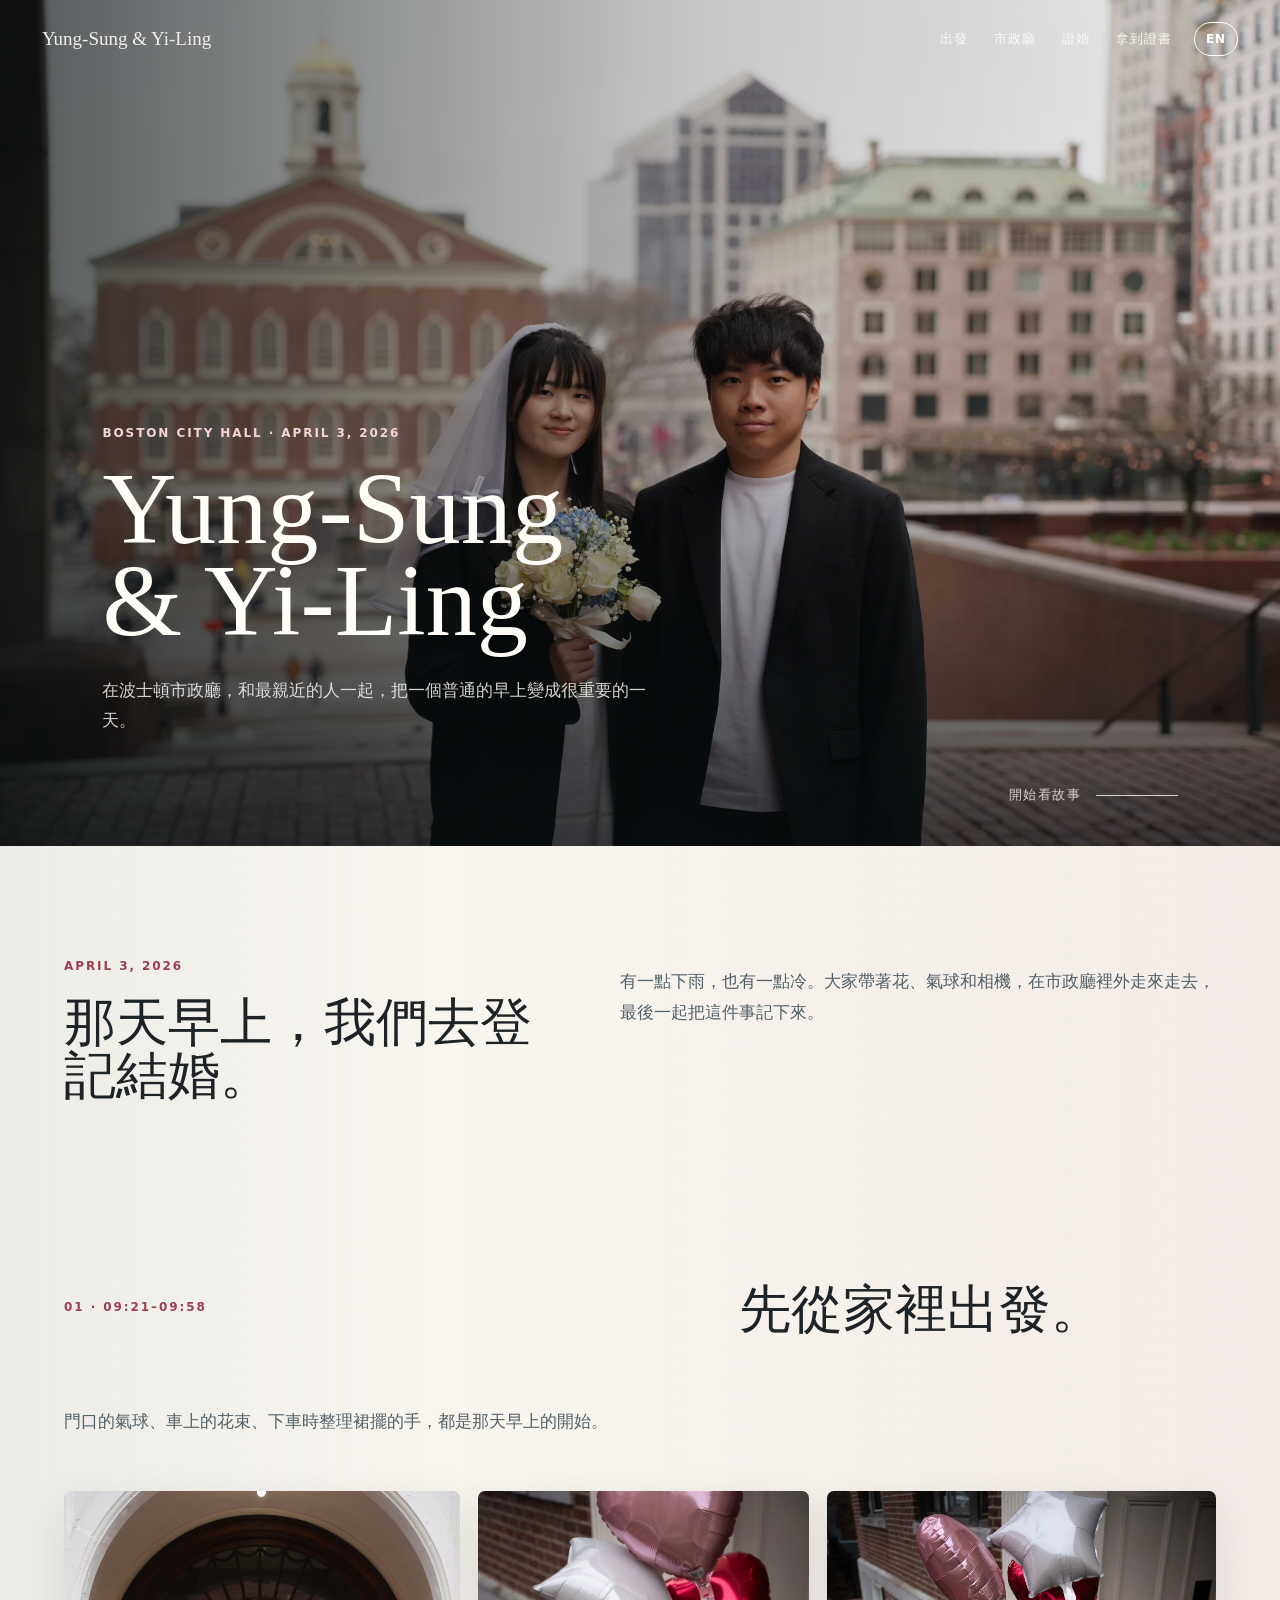
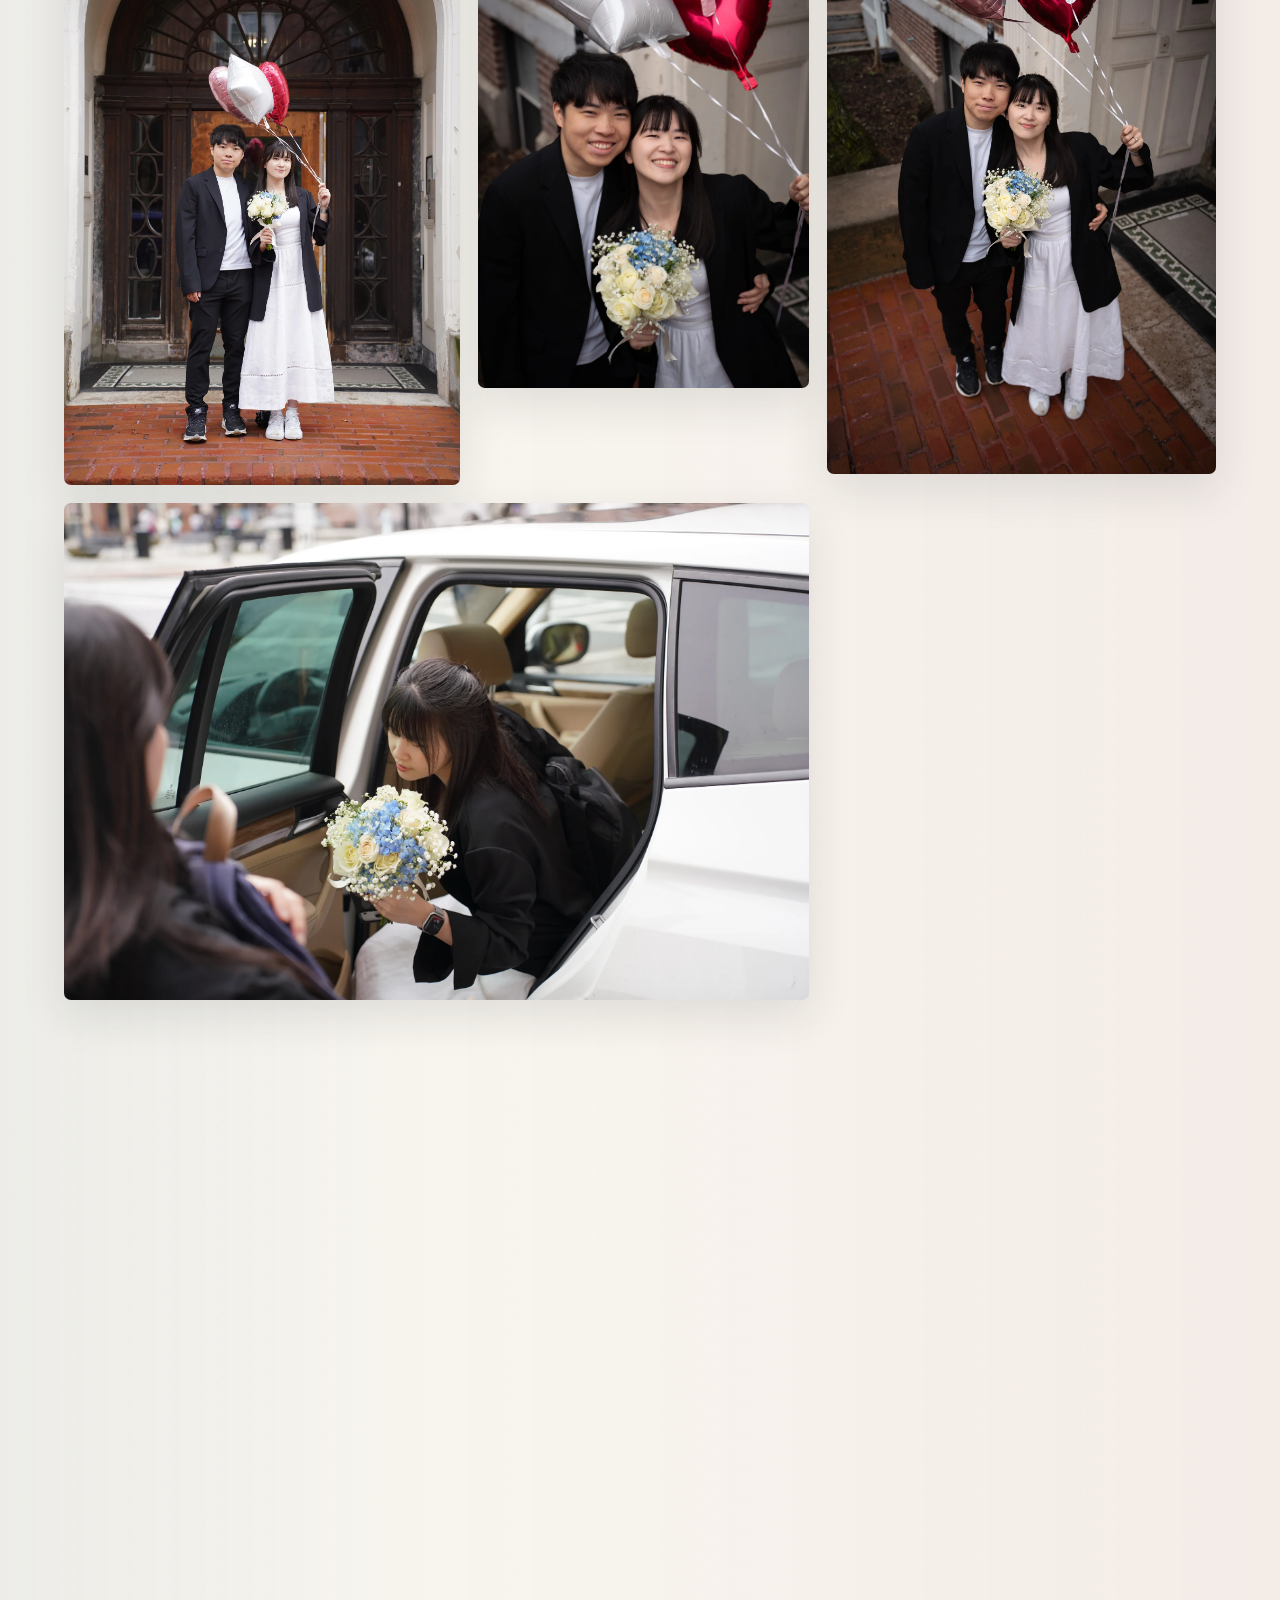
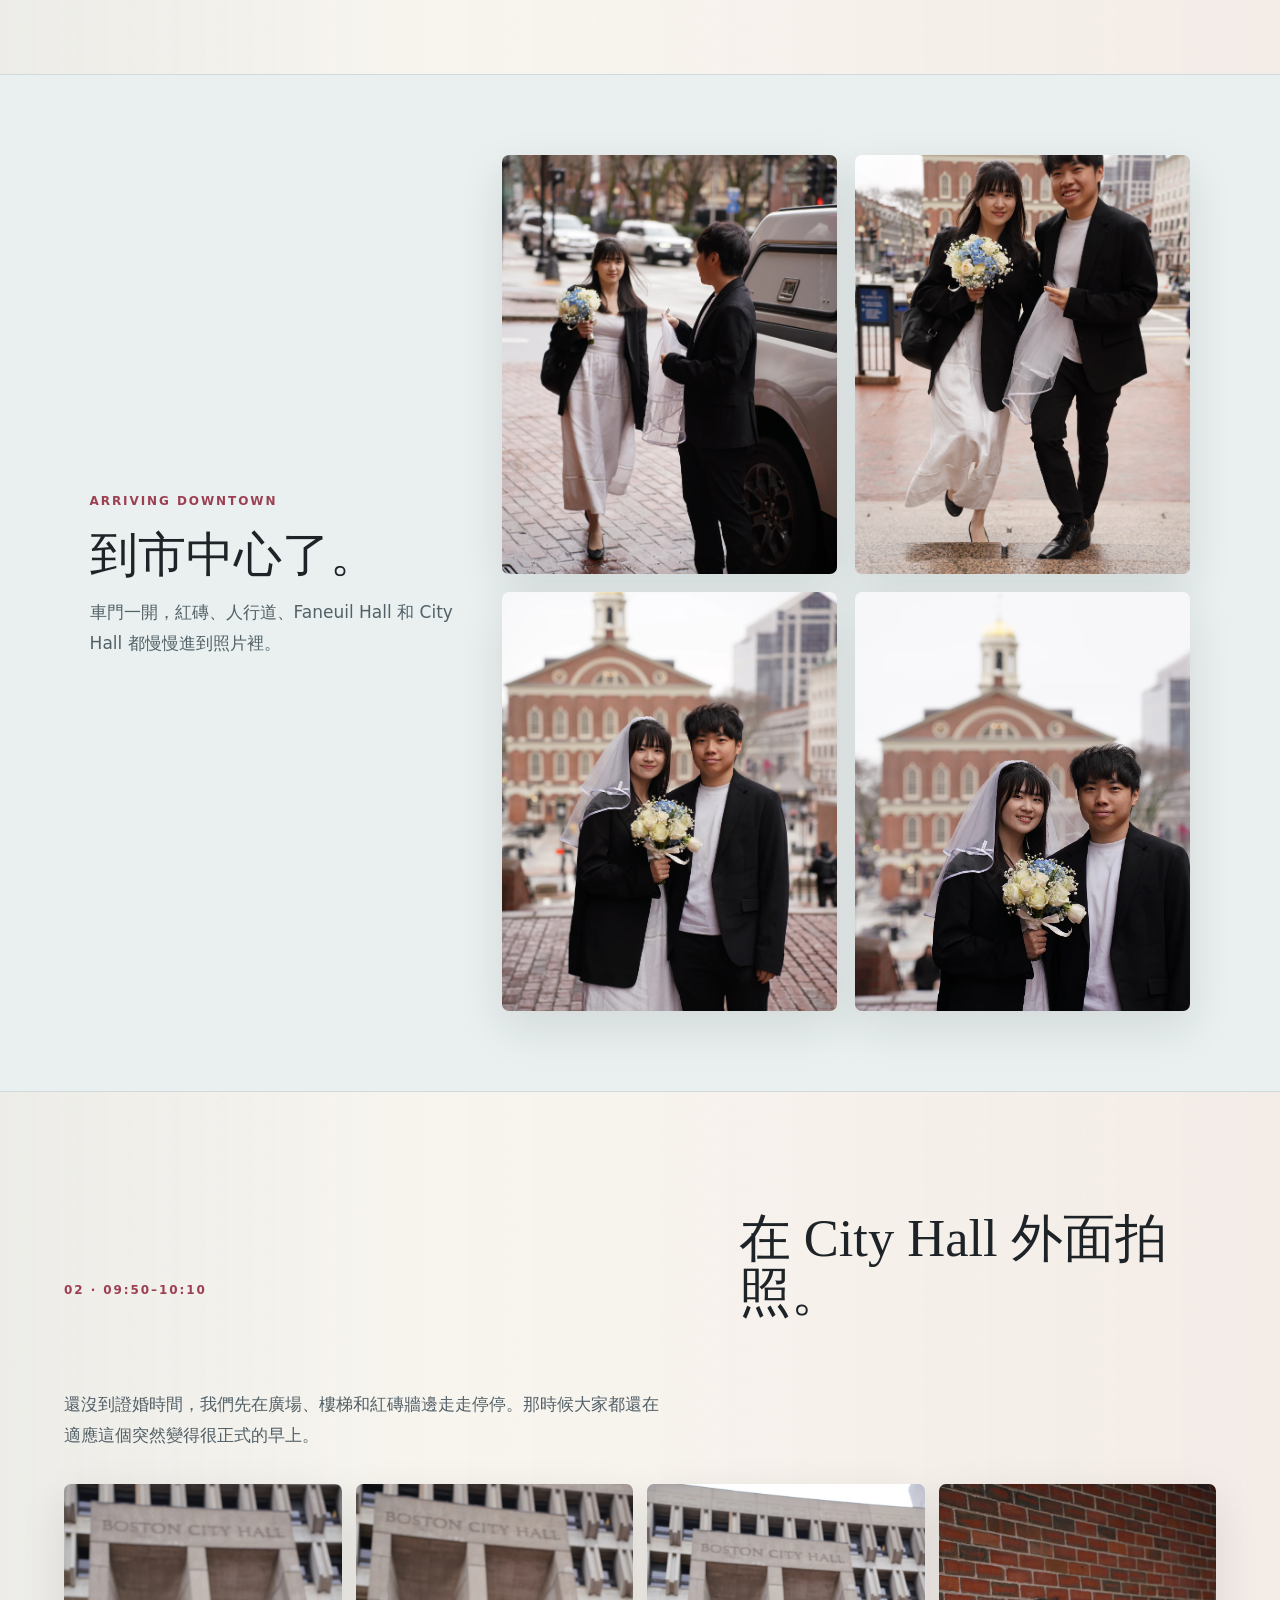
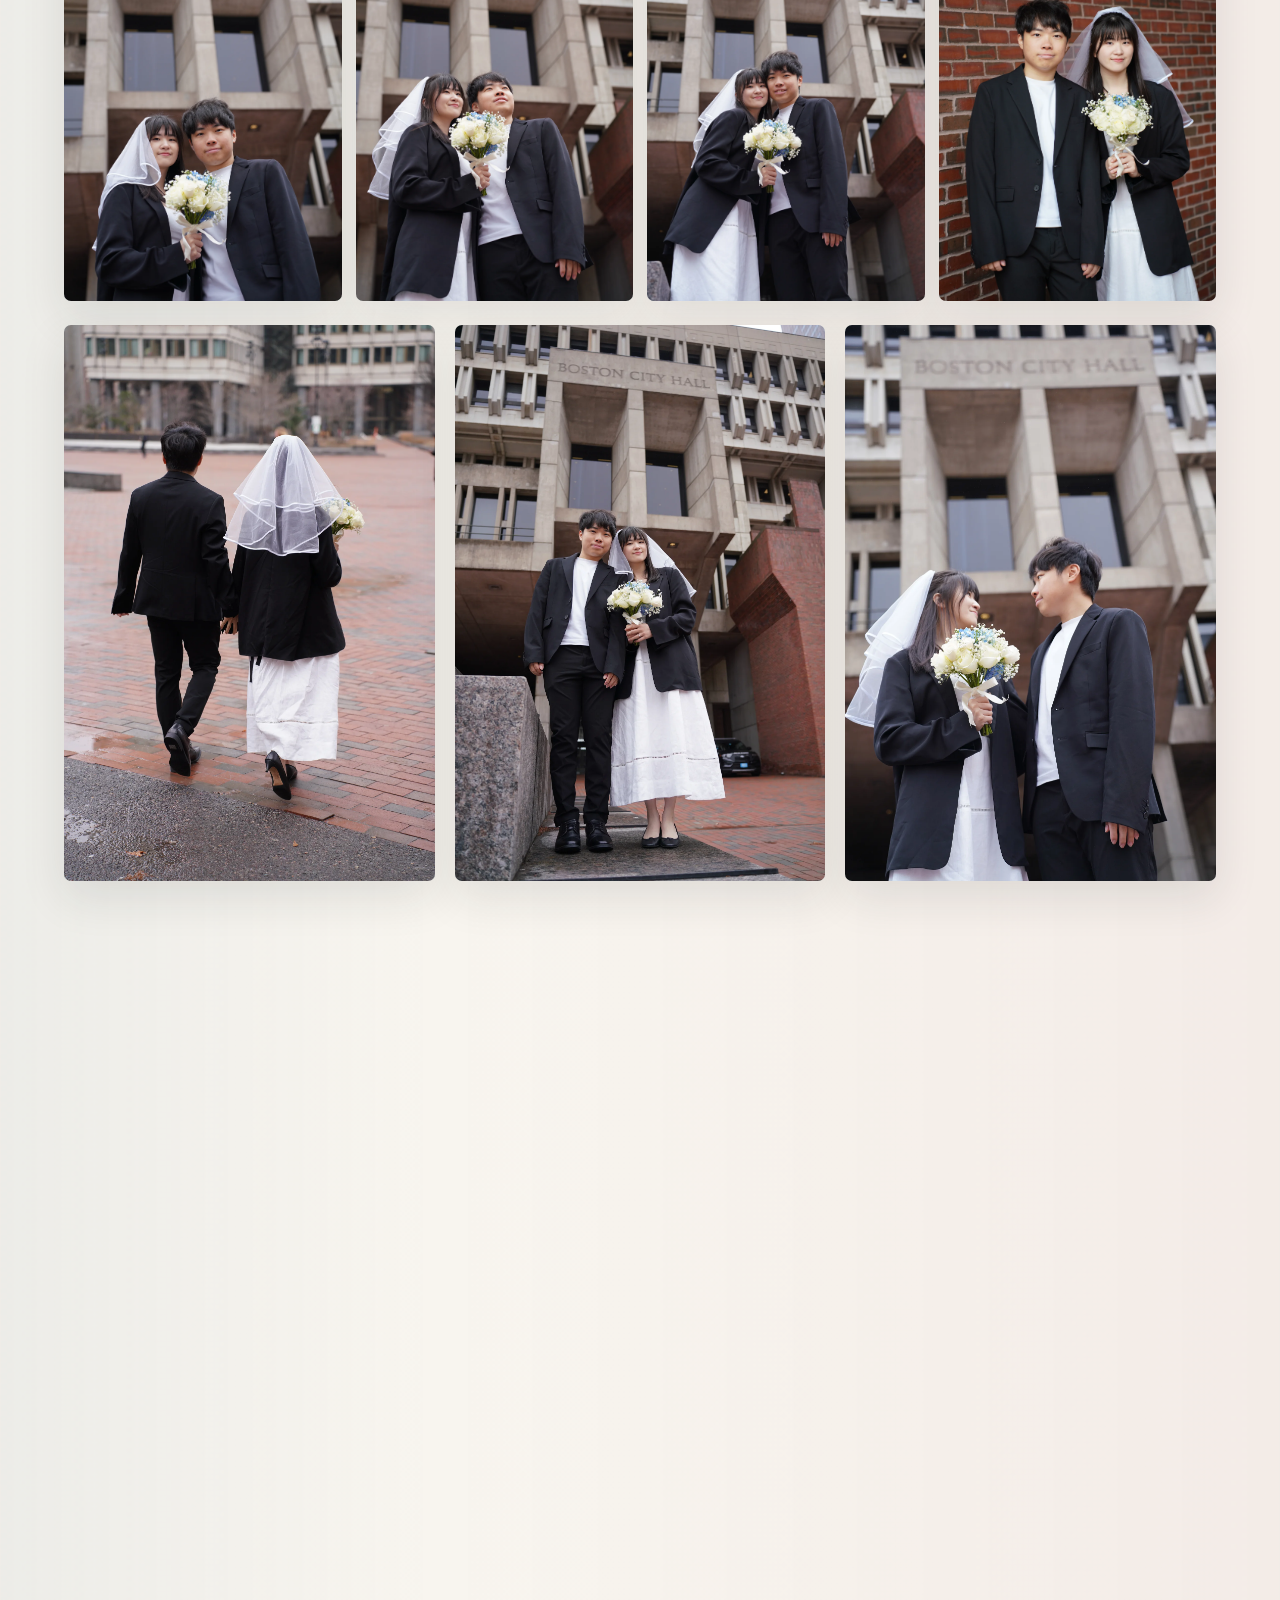
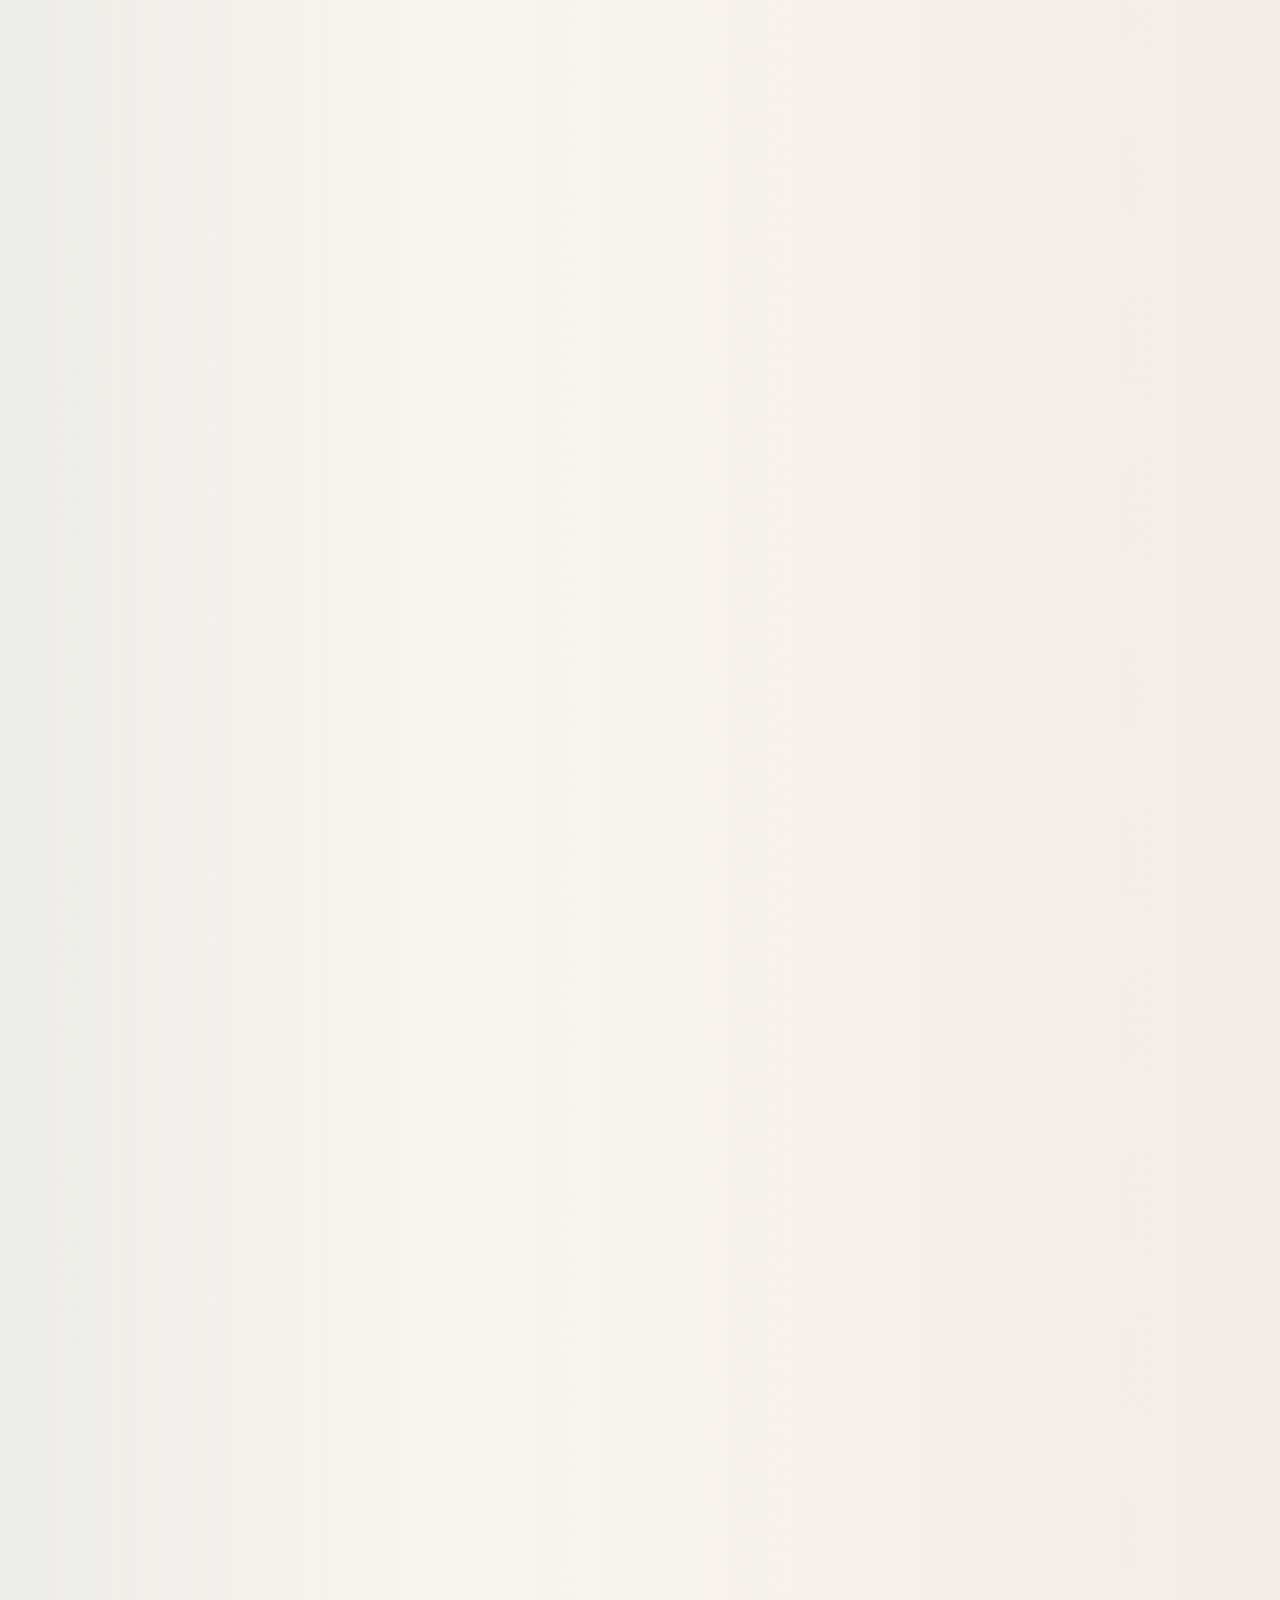
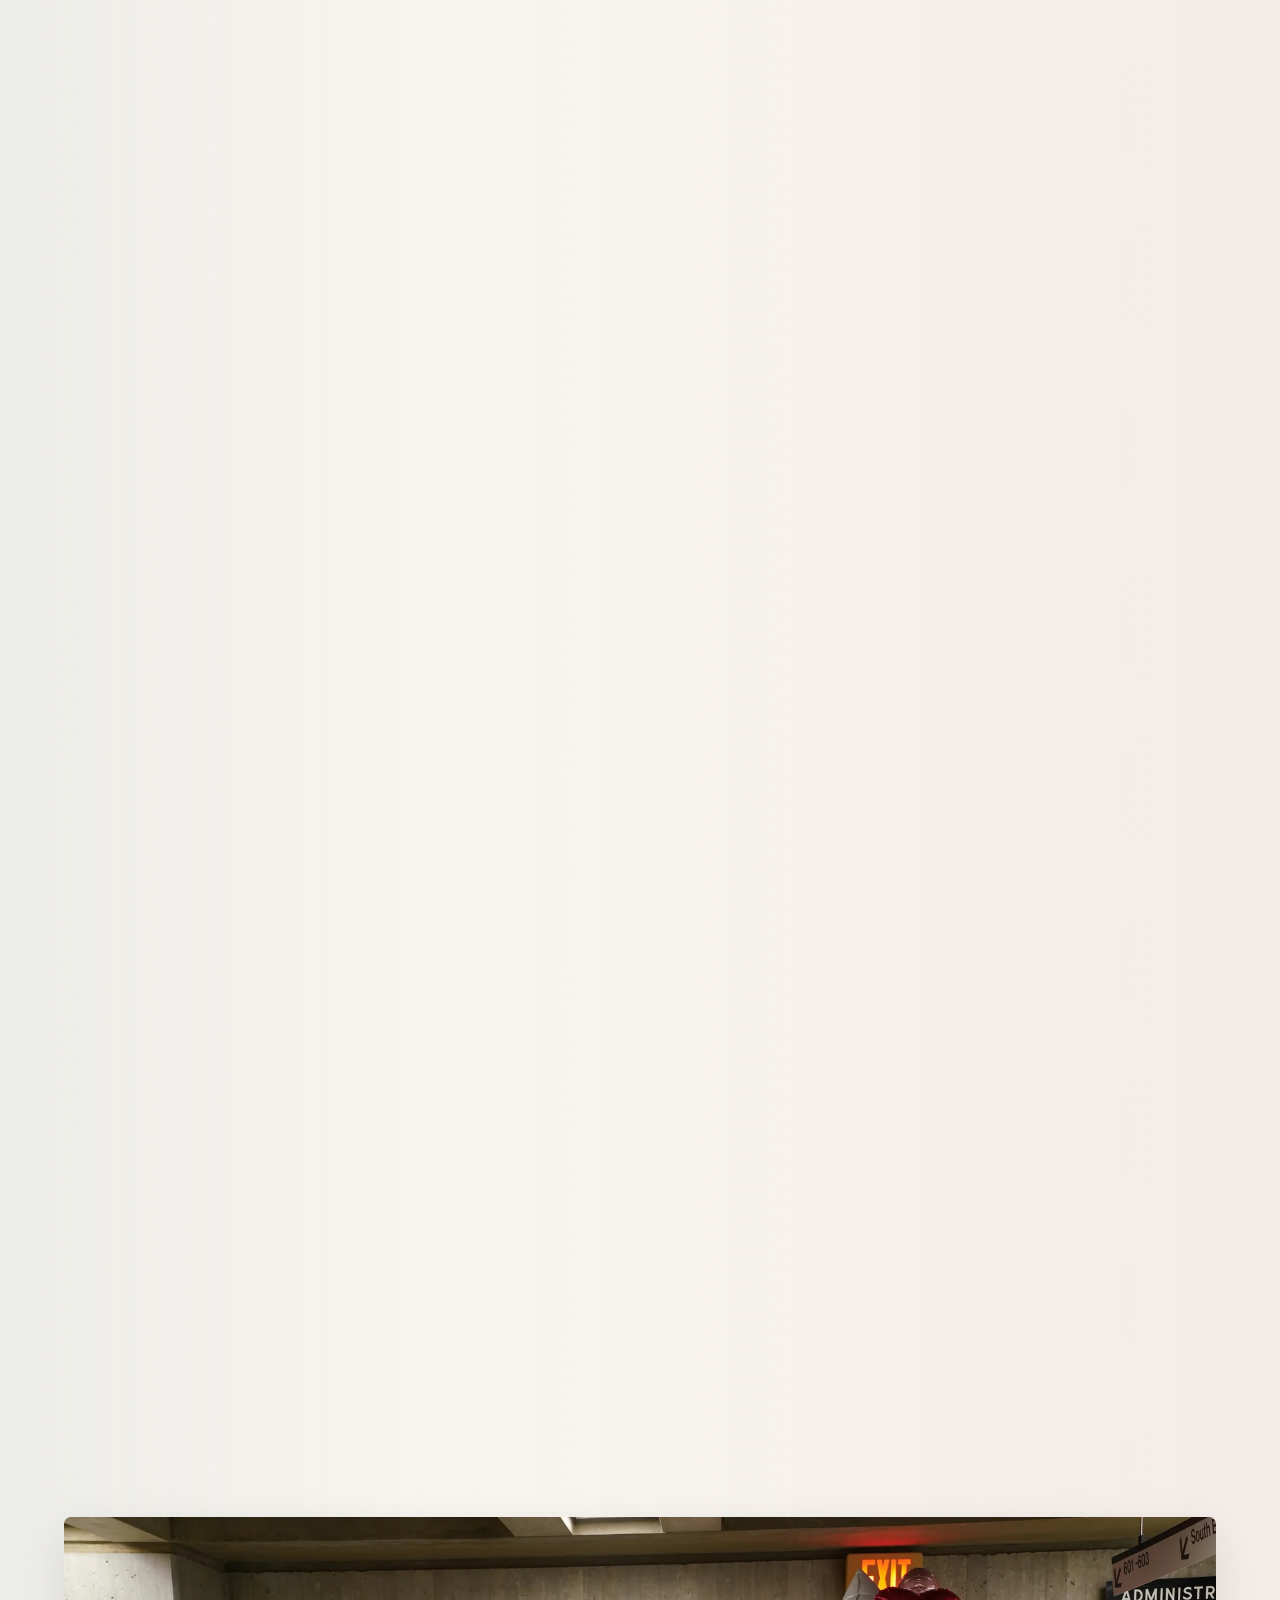
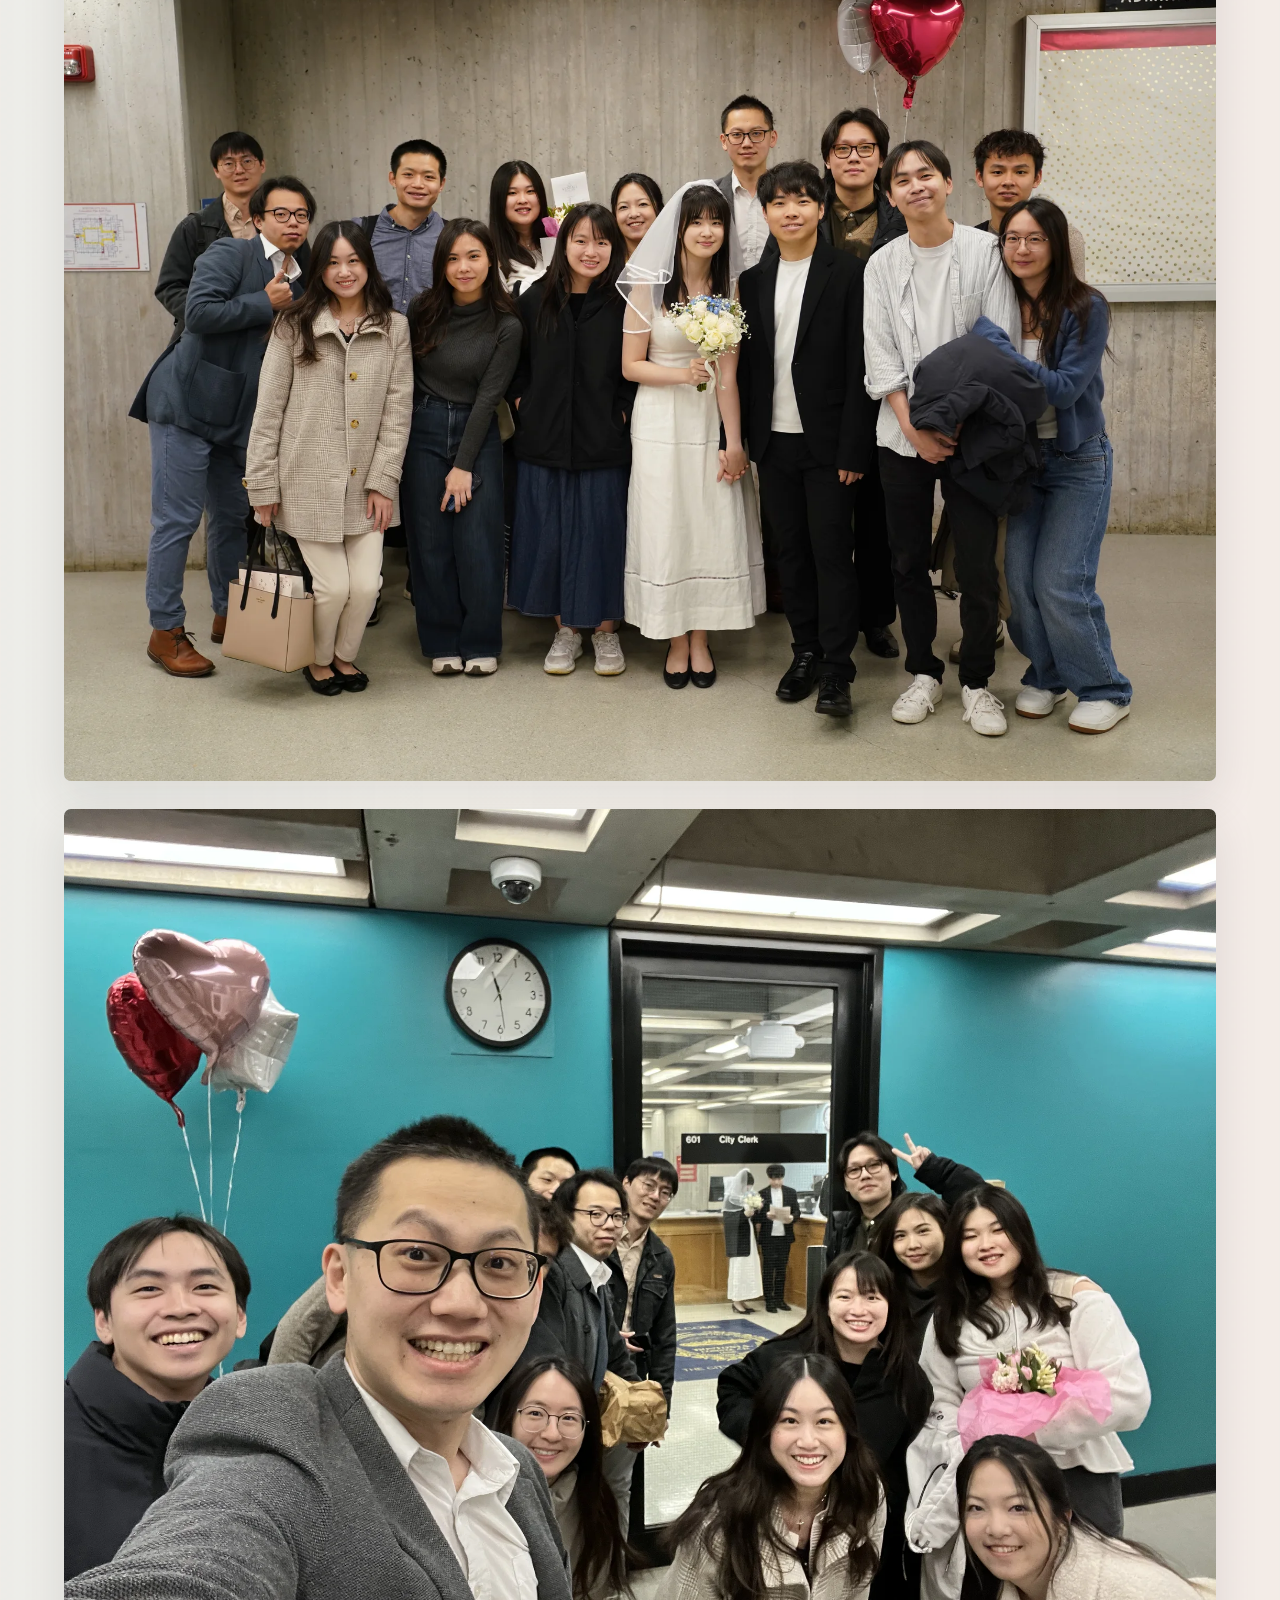
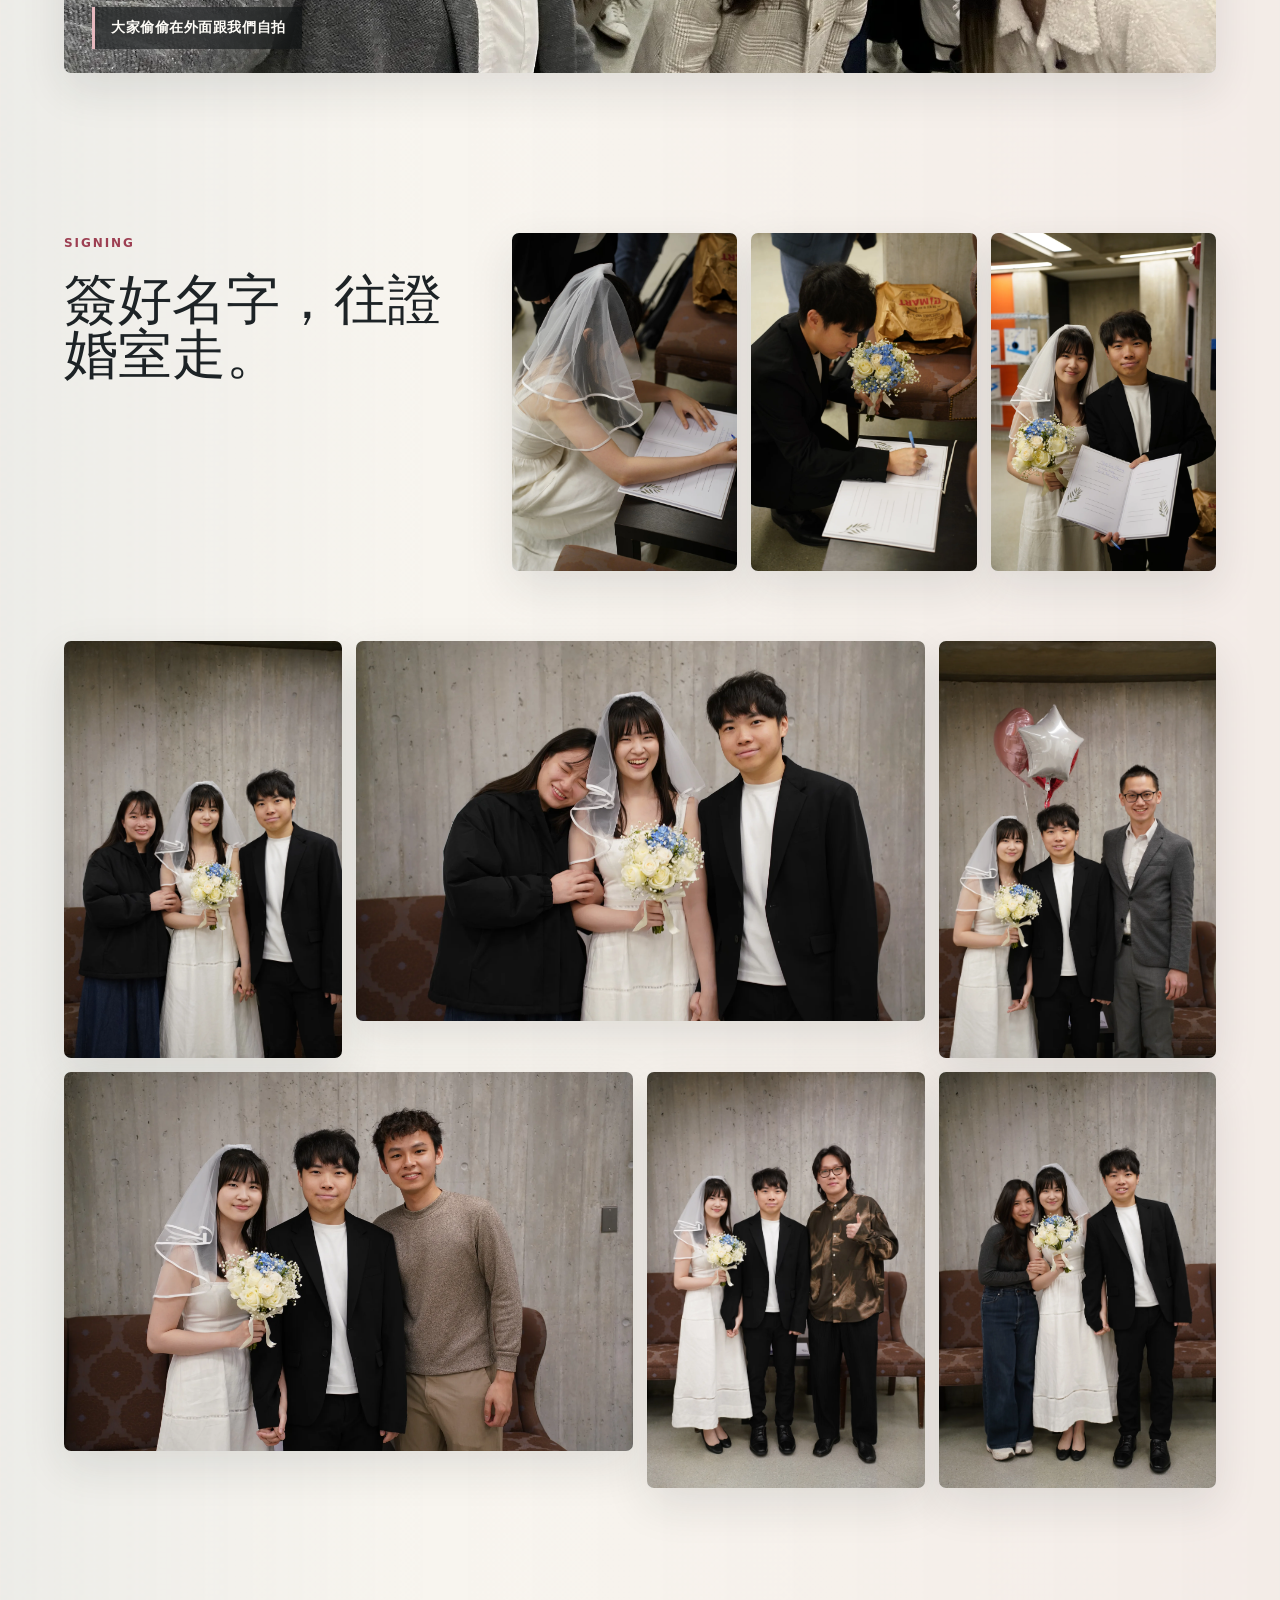
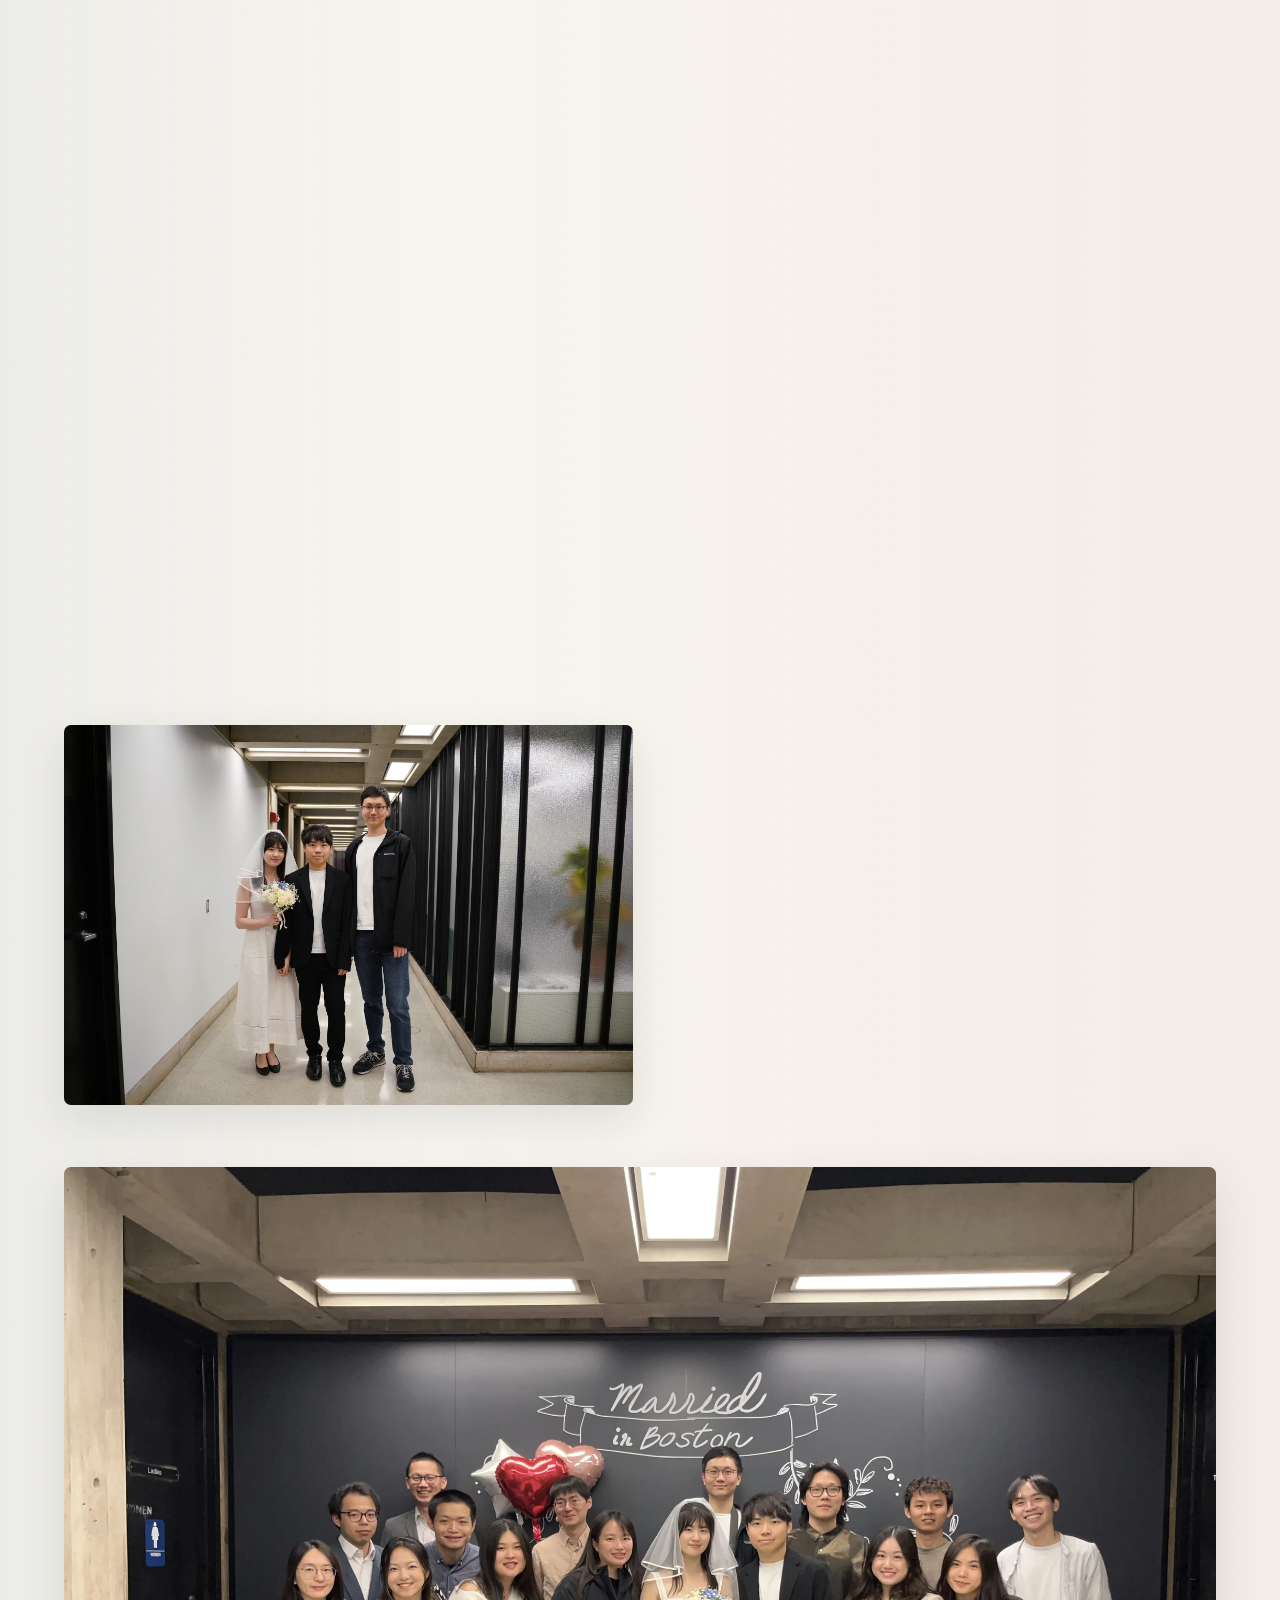
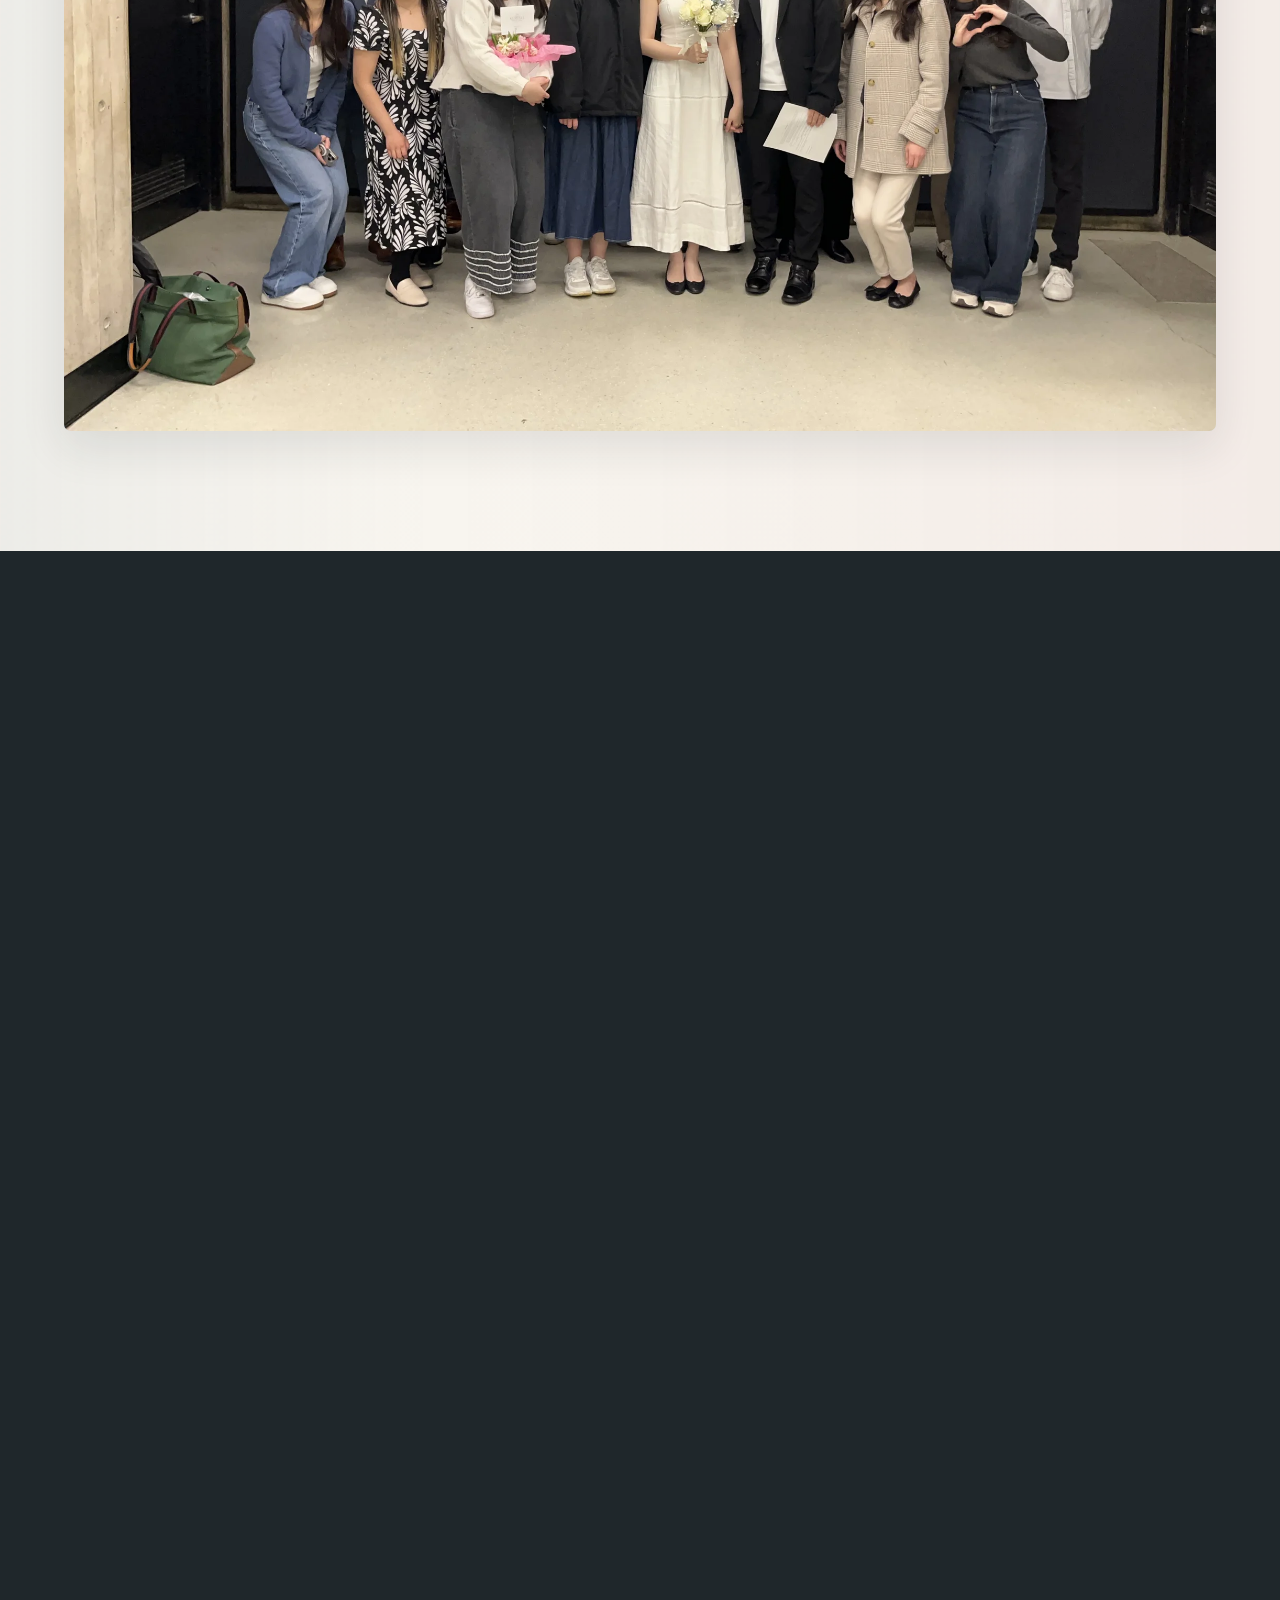
==== index.html @ 63c845d3 "Publish wedding story site" ====
<!doctype html>
<html lang="zh-Hant">
  <head>
    <meta charset="utf-8">
    <meta name="viewport" content="width=device-width, initial-scale=1">
    <title>Yung-Sung & Yi-Ling | Boston City Hall</title>
    <meta
      name="description"
      content="Yung-Sung and Yi-Ling's Boston City Hall wedding story, April 3, 2026."
    >
    <link rel="stylesheet" href="./styles.css">
  </head>
  <body>
    <header class="site-nav" aria-label="Story navigation">
      <a class="nav-mark" href="#top">Yung-Sung & Yi-Ling</a>
      <div class="nav-actions">
        <nav>
          <a href="#morning" data-i18n="nav.morning">出發</a>
          <a href="#city-hall" data-i18n="nav.city">市政廳</a>
          <a href="#ceremony" data-i18n="nav.ceremony">證婚</a>
          <a href="#after" data-i18n="nav.certificate">拿到證書</a>
        </nav>
        <button class="lang-toggle" type="button" aria-label="Switch language">EN</button>
      </div>
    </header>

    <aside class="timeline-rail" aria-label="Timeline">
      <a class="timeline-dot active" href="#morning" data-chapter="morning">
        <span>09:21</span>
        <strong data-i18n="rail.morning">出發</strong>
      </a>
      <a class="timeline-dot" href="#city-hall" data-chapter="city-hall">
        <span>09:50</span>
        <strong data-i18n="rail.arrival">抵達</strong>
      </a>
      <a class="timeline-dot" href="#waiting" data-chapter="waiting">
        <span>10:20</span>
        <strong data-i18n="rail.waiting">等候</strong>
      </a>
      <a class="timeline-dot" href="#ceremony" data-chapter="ceremony">
        <span>10:46</span>
        <strong data-i18n="rail.ceremony">證婚</strong>
      </a>
      <a class="timeline-dot" href="#after" data-chapter="after">
        <span>11:09</span>
        <strong data-i18n="rail.certificate">證書</strong>
      </a>
      <a class="timeline-dot" href="#outside" data-chapter="outside">
        <span>11:15</span>
        <strong data-i18n="rail.outside">外面</strong>
      </a>
    </aside>

    <main id="top">
      <section class="hero" aria-label="Wedding story cover">
        <img
          class="hero-image"
          src="./assets/photos/hero-city.webp"
          alt="Yung-Sung and Yi-Ling standing above Faneuil Hall in Boston"
        >
        <div class="hero-shade" aria-hidden="true"></div>
        <div class="hero-copy">
          <p class="eyebrow">Boston City Hall · April 3, 2026</p>
          <h1>Yung-Sung<br><span>&amp; Yi-Ling</span></h1>
          <p class="hero-line" data-i18n="hero.line">在波士頓市政廳，和最親近的人一起，把一個普通的早上變成很重要的一天。</p>
        </div>
        <a class="scroll-cue" href="#morning" data-i18n="hero.scroll">開始看故事</a>
      </section>

      <section class="opening reveal">
        <div>
          <p class="section-label" data-i18n="opening.label">April 3, 2026</p>
          <h2 data-i18n="opening.title">那天早上，我們去登記結婚。</h2>
        </div>
        <p data-i18n="opening.body">
          有一點下雨，也有一點冷。大家帶著花、氣球和相機，在市政廳裡外走來走去，最後一起把這件事記下來。
        </p>
      </section>

      <section class="chapter chapter-morning" id="morning" data-chapter="morning">
        <div class="chapter-header reveal">
          <p class="section-label">01 · 09:21–09:58</p>
          <h2 data-i18n="morning.title">先從家裡出發。</h2>
          <p data-i18n="morning.body">
            門口的氣球、車上的花束、下車時整理裙擺的手，都是那天早上的開始。
          </p>
        </div>

        <div class="morning-grid">
          <figure class="photo tall reveal">
            <img src="./assets/photos/front-door.webp" alt="The couple standing at the doorway with balloons">
          </figure>
          <figure class="photo reveal delay-1">
            <img src="./assets/photos/door-close-smile.webp" alt="Close portrait at the doorway">
          </figure>
          <figure class="photo reveal delay-2">
            <img src="./assets/photos/door-balloons-replace.webp" alt="The couple standing outside with heart balloons">
          </figure>
          <figure class="photo wide reveal delay-3">
            <img src="./assets/photos/morning-sidewalk-balloons.webp" alt="Heart balloons walking down the sidewalk">
          </figure>
          <figure class="photo wide reveal delay-4">
            <img src="./assets/photos/car-bouquet.webp" alt="The couple and bouquet inside the car">
          </figure>
          <figure class="photo reveal delay-5">
            <img src="./assets/photos/leaving-car.webp" alt="Yi-Ling stepping out of the car with bouquet">
          </figure>
        </div>
      </section>

      <section class="arrival-band reveal">
        <div class="arrival-copy">
          <p class="section-label" data-i18n="arrival.label">Arriving downtown</p>
          <h2 data-i18n="arrival.title">到市中心了。</h2>
          <p data-i18n="arrival.body">
            車門一開，紅磚、人行道、Faneuil Hall 和 City Hall 都慢慢進到照片裡。
          </p>
        </div>
        <div class="arrival-strip" aria-label="Arrival photo strip">
          <img src="./assets/photos/arrival-smile.webp" alt="The couple smiling after arriving">
          <img src="./assets/photos/arrival-conversation.webp" alt="The couple talking near the car">
          <img src="./assets/photos/dress-detail-walk.webp" alt="Dress and veil detail while walking">
          <img src="./assets/photos/faneuil-wide.webp" alt="The couple with Faneuil Hall behind them">
        </div>
      </section>

      <section class="chapter" id="city-hall" data-chapter="city-hall">
        <div class="chapter-header reveal">
          <p class="section-label">02 · 09:50–10:10</p>
          <h2 data-i18n="city.title">在 City Hall 外面拍照。</h2>
          <p data-i18n="city.body">
            還沒到證婚時間，我們先在廣場、樓梯和紅磚牆邊走走停停。那時候大家都還在適應這個突然變得很正式的早上。
          </p>
        </div>

        <div class="city-fill-row">
          <figure class="photo reveal">
            <img src="./assets/photos/city-sign-close.webp" alt="Close portrait near the Boston City Hall sign">
          </figure>
          <figure class="photo reveal delay-1">
            <img src="./assets/photos/city-sign-portrait.webp" alt="Yung-Sung and Yi-Ling outside Boston City Hall">
          </figure>
          <figure class="photo reveal delay-2">
            <img src="./assets/photos/city-brick-couple.webp" alt="The couple standing by a brick wall outside">
          </figure>
          <figure class="photo reveal delay-3">
            <img src="./assets/photos/city-walk-detail.webp" alt="The couple walking outside City Hall">
          </figure>
        </div>

        <div class="portrait-triptych">
          <figure class="photo feature reveal">
            <img src="./assets/photos/faneuil-arch.webp" alt="Yung-Sung and Yi-Ling in front of Faneuil Hall">
          </figure>
          <figure class="photo reveal delay-1">
            <img src="./assets/photos/city-hall-steps.webp" alt="The couple standing on City Hall steps">
          </figure>
          <figure class="photo reveal delay-2">
            <img src="./assets/photos/city-hall-gaze.webp" alt="The couple looking at each other in front of City Hall">
          </figure>
        </div>

        <div class="brick-row">
          <figure class="photo reveal">
            <img src="./assets/photos/low-angle-smile.webp" alt="A smiling low-angle portrait outside City Hall">
          </figure>
          <figure class="photo reveal delay-1">
            <img src="./assets/photos/brick-portrait.webp" alt="The couple by a brick wall">
          </figure>
          <figure class="photo reveal delay-2">
            <img src="./assets/photos/brick-silhouette.webp" alt="The couple in side light by the brick wall">
          </figure>
        </div>

        <figure class="photo story-wide-photo reveal">
          <img src="./assets/photos/group-brick.webp" alt="Friends and family group photo against a red brick wall before entering City Hall">
        </figure>
      </section>

      <section class="chapter waiting" id="waiting" data-chapter="waiting">
        <div class="chapter-header reveal">
          <p class="section-label">03 · 10:20–10:44</p>
          <h2 data-i18n="waiting.title">先在辦公室裡等一下。</h2>
          <p data-i18n="waiting.body">
            親友陸續到了，我們等叫號、簽文件，也在辦公室裡拍照、聊天，讓原本很日常的市政廳早上慢慢熱鬧起來。
          </p>
        </div>

        <div class="waiting-layout">
          <figure class="photo landscape reveal">
            <img src="./assets/photos/license-window-back.webp" alt="The couple waiting at the marriage office window">
          </figure>
          <figure class="photo landscape reveal delay-1">
            <img src="./assets/photos/friends-first-wave.webp" alt="Friends greeting the couple outside">
          </figure>
          <figure class="photo landscape reveal delay-2">
            <img src="./assets/photos/marriage-window.webp" alt="The couple at the marriage license window">
          </figure>
          <figure class="photo portrait reveal delay-3">
            <img src="./assets/photos/papers-portrait.webp" alt="The couple holding paperwork">
          </figure>
          <figure class="photo portrait reveal delay-4">
            <img src="./assets/photos/blue-room-seated.webp" alt="The couple seated in the waiting area">
          </figure>
        </div>

        <div class="office-mosaic">
          <img class="reveal" src="./assets/photos/portrait-wall.webp" alt="Yi-Ling and Yung-Sung near framed portraits">
          <img class="reveal delay-1" src="./assets/photos/counter-portrait.webp" alt="The couple near the service counter">
          <img class="reveal delay-2" src="./assets/photos/waiting-room-close.webp" alt="Close portrait in the waiting room">
          <img class="reveal delay-3" src="./assets/photos/hallway-laugh.webp" alt="The couple laughing in the hallway">
        </div>

        <div class="phone-mini-roll reveal" aria-label="Phone photo roll">
          <div>
            <p class="section-label" data-i18n="phone.label">Selfies</p>
            <h3 data-i18n="phone.title">自拍照</h3>
          </div>
          <div class="phone-strip">
            <img src="./assets/photos/phone-selfie-smile.webp" alt="A smiling phone selfie of the couple">
            <img src="./assets/photos/phone-kiss.webp" alt="A phone selfie kiss">
            <img src="./assets/photos/phone-group-board.webp" alt="A phone group photo by the blackboard">
            <img class="landscape" src="./assets/photos/after-ceremony-selfie.webp" alt="The couple taking a selfie after the ceremony">
            <img src="./assets/photos/after-ceremony-selfie-smile.webp" alt="The couple smiling for a selfie after the ceremony">
            <img src="./assets/photos/after-ceremony-kiss-selfie.webp" alt="The couple taking a kiss selfie after the ceremony">
          </div>
        </div>

        <figure class="photo story-wide-photo waiting-group-full reveal">
          <img src="./assets/photos/big-group-hall.webp" alt="Friends and family group photo in City Hall before the ceremony">
        </figure>

        <figure class="photo story-wide-photo captioned-wide reveal">
          <img src="./assets/photos/edchen-selfie-group.webp" alt="Friends taking a playful group selfie while waiting in the office">
          <figcaption data-i18n="waiting.edchenCaption">大家偷偷在外面跟我們自拍</figcaption>
        </figure>
      </section>

      <section class="signature-band">
        <div class="signature-copy reveal">
          <p class="section-label" data-i18n="signing.label">Signing</p>
          <h2 data-i18n="signing.title">簽好名字，往證婚室走。</h2>
        </div>
        <div class="signature-grid">
          <figure class="photo reveal">
            <img src="./assets/photos/signing-yiling.webp" alt="Yi-Ling signing the document">
          </figure>
          <figure class="photo reveal delay-1">
            <img src="./assets/photos/signing-yungsung.webp" alt="Yung-Sung signing the document">
          </figure>
          <figure class="photo reveal delay-2">
            <img src="./assets/photos/paper-in-hands.webp" alt="The couple holding their paperwork">
          </figure>
        </div>

        <div class="guest-wall">
          <figure class="photo portrait reveal">
            <img src="./assets/photos/hallway-mom.webp" alt="A family photo with Yi-Ling and Yung-Sung before the ceremony">
          </figure>
          <figure class="photo landscape reveal delay-1">
            <img src="./assets/photos/guest-hug.webp" alt="A friend leaning in for a photo with the couple">
          </figure>
          <figure class="photo landscape reveal delay-2">
            <img src="./assets/photos/guest-tan-sweater.webp" alt="A friend posing with the couple before the ceremony">
          </figure>
          <figure class="photo portrait reveal delay-3">
            <img src="./assets/photos/hallway-greeting.webp" alt="A friend posing with the couple in the hallway">
          </figure>
          <figure class="photo portrait reveal delay-4">
            <img src="./assets/photos/guest-camo-shirt.webp" alt="A friend posing with the couple before the ceremony">
          </figure>
          <figure class="photo portrait reveal delay-5">
            <img src="./assets/photos/guest-black-top.webp" alt="A friend posing with Yi-Ling and Yung-Sung">
          </figure>
          <figure class="photo landscape reveal delay-6">
            <img src="./assets/photos/guest-family-flowers.webp" alt="A family photo with the couple and flowers before the ceremony">
          </figure>
          <figure class="photo portrait reveal delay-7">
            <img src="./assets/photos/guest-blue-suit.webp" alt="A family photo with the couple before the ceremony">
          </figure>
          <figure class="photo portrait reveal delay-1">
            <img src="./assets/photos/guest-cream-suit.webp" alt="A friend in a cream suit posing with the couple before the ceremony">
          </figure>
          <figure class="photo landscape reveal delay-2">
            <img src="./assets/photos/guest-five-hall.webp" alt="A small group photo with the couple in City Hall">
          </figure>
          <figure class="photo landscape reveal delay-3">
            <img src="./assets/photos/with-officiant-before.webp" alt="A group photo with the officiant before the ceremony">
          </figure>
          <figure class="photo landscape reveal delay-4">
            <img src="./assets/photos/guest-9159.webp" alt="A guest photo with Yi-Ling and Yung-Sung before the ceremony">
          </figure>
        </div>

        <figure class="photo story-wide-photo reveal">
          <img src="./assets/photos/friend-group.webp" alt="Friends and family group photo by the Married in Boston blackboard before the ceremony">
        </figure>
      </section>

      <section class="chapter ceremony" id="ceremony" data-chapter="ceremony">
        <div class="chapter-header reveal">
          <p class="section-label">04 · 10:46–10:58</p>
          <h2 data-i18n="ceremony.title">證婚開始。</h2>
          <p data-i18n="ceremony.body">
            房間不大，大家站得很近。宣讀誓詞、交換戒指時，旁邊一直有人拍照、笑、起鬨，熱鬧得剛剛好。
          </p>
        </div>

        <div class="ceremony-grid">
          <figure class="photo landscape reveal">
            <img src="./assets/photos/ceremony-begins.webp" alt="The ceremony begins in the room">
          </figure>
          <figure class="photo landscape reveal delay-1">
            <img src="./assets/photos/ceremony-wide-phone.webp" alt="A wide phone photo of the ceremony room">
          </figure>
          <figure class="photo landscape reveal delay-2">
            <img src="./assets/photos/ceremony-facing.webp" alt="Yung-Sung and Yi-Ling facing each other during the ceremony">
          </figure>
          <figure class="photo landscape reveal delay-3">
            <img src="./assets/photos/vows-room.webp" alt="The couple standing in front of the officiant">
          </figure>
          <figure class="photo portrait reveal delay-4">
            <img src="./assets/photos/ring-bouquet.webp" alt="Wedding rings and bouquet close-up">
          </figure>
          <figure class="photo portrait reveal delay-5">
            <img src="./assets/photos/ring-hands.webp" alt="The wedding ring being placed on a hand">
          </figure>
          <figure class="photo landscape reveal delay-6">
            <img src="./assets/photos/ceremony-kiss.webp" alt="The couple kissing during the ceremony">
          </figure>
          <figure class="photo landscape reveal delay-7">
            <img src="./assets/photos/after-kiss.webp" alt="The couple smiling after the ceremony kiss">
          </figure>
          <figure class="photo portrait reveal delay-1">
            <img src="./assets/photos/rings-up.webp" alt="The couple holding up their rings">
          </figure>
          <figure class="photo portrait reveal delay-2">
            <img src="./assets/photos/ceremony-ring-smile.webp" alt="The couple smiling with their rings after the ceremony">
          </figure>
          <figure class="photo portrait reveal delay-3">
            <img src="./assets/photos/ceremony-ring-laugh.webp" alt="The couple laughing with their rings after the ceremony">
          </figure>
          <figure class="photo landscape reveal delay-2">
            <img src="./assets/photos/hallway-exit.webp" alt="The couple walking down the hallway after the ceremony">
          </figure>
        </div>

      </section>

      <section class="chapter proof" id="after" data-chapter="after">
        <div class="proof-copy reveal">
          <p class="section-label">05 · 11:09</p>
          <h2 data-i18n="proof.title">我們真的結婚了。</h2>
          <p data-i18n="proof.body">
            證書拿在手上時，才突然有一種事情完成了的感覺。
          </p>
        </div>
        <div class="proof-grid">
          <figure class="photo panorama reveal">
            <img src="./assets/photos/married-in-boston.webp" alt="Yung-Sung and Yi-Ling in front of the Married in Boston blackboard">
          </figure>
          <figure class="photo reveal delay-1">
            <img src="./assets/photos/chalkboard-kiss.webp" alt="The couple kissing in front of the blackboard">
          </figure>
          <figure class="photo certificate-shot reveal delay-2">
            <img src="./assets/photos/certificate-masked.webp" alt="The couple holding their marriage certificates with private details blurred">
          </figure>
          <figure class="photo proof-exit-photo reveal delay-3">
            <img src="./assets/photos/outside-first-wide.webp" alt="Friends and family walking through City Hall after the ceremony">
          </figure>
        </div>
      </section>

      <section class="chapter outside" id="outside" data-chapter="outside">
        <div class="chapter-header reveal">
          <p class="section-label">06 · 11:15–12:17</p>
          <h2 data-i18n="outside.title">回到市政廳外面。</h2>
          <p data-i18n="outside.body">
            拍完朋友和家人的合照後，剛好遇到波士頓警察摩托車隊，熱情地加入一起拍照的行列。
          </p>
        </div>

        <div class="outside-triptych">
          <figure class="photo reveal">
            <img src="./assets/photos/outside-after.webp" alt="The couple outside City Hall after the ceremony">
          </figure>
          <figure class="photo reveal delay-1">
            <img src="./assets/photos/outside-look.webp" alt="The couple looking at each other outside City Hall">
          </figure>
          <figure class="photo reveal delay-2">
            <img src="./assets/photos/outside-lean.webp" alt="The couple leaning together outside City Hall">
          </figure>
        </div>

        <figure class="photo story-wide-photo reveal">
          <img src="./assets/photos/cityhall-finale.webp" alt="Friends and family group photo outside Boston City Hall after the ceremony">
        </figure>

        <figure class="police-feature reveal">
          <img src="./assets/photos/police-full.webp" alt="The couple standing with Boston Police officers and motorcycles">
          <figcaption>
            <span>Boston Police cameo</span>
            <strong data-i18n="outside.police">這張很意外，也很值得留下。</strong>
          </figcaption>
        </figure>

        <figure class="photo police-detail reveal">
          <img src="./assets/photos/police-motorcycles.webp" alt="The couple posing beside Boston Police motorcycles">
        </figure>
      </section>

      <section class="ending reveal">
        <p class="section-label">April 3, 2026</p>
        <h2>Yung-Sung & Yi-Ling</h2>
        <p data-i18n="ending.body">那天最珍貴的，不只是我們簽下名字，而是你們都在。謝謝大家陪我們走完這個早上，我們會永遠記得這一天！</p>
        <div class="footer-note">
          <p>攝影: Heng-Jui Chang</p>
          <p>司機 &amp; 助理: Ed Chen</p>
          <p>Yung-Sung Chuang &amp; Codex w/ GPT 5.5 Extra High © 2026</p>
        </div>
      </section>
    </main>

    <div class="lightbox" aria-hidden="true" role="dialog" aria-label="Photo preview">
      <button class="lightbox-close" type="button" aria-label="Close photo preview">×</button>
      <img src="" alt="">
    </div>

    <script src="./script.js"></script>
  </body>
</html>
---- styles.css ----
:root {
  --paper: #f8f5ef;
  --porcelain: #fffdf8;
  --ink: #1d2326;
  --soft-ink: #526067;
  --mist: #dce7e7;
  --blue: #58778c;
  --wine: #9d3f52;
  --rose: #e8b9bf;
  --sage: #9aa98d;
  --brass: #b68b48;
  --clay: #b66d55;
  --line: rgba(29, 35, 38, 0.14);
  --shadow: 0 28px 90px rgba(29, 35, 38, 0.16);
  --soft-shadow: 0 16px 46px rgba(29, 35, 38, 0.11);
  color-scheme: light;
}

* {
  box-sizing: border-box;
}

html {
  scroll-behavior: smooth;
}

[id] {
  scroll-margin-top: 112px;
}

body {
  margin: 0;
  background:
    linear-gradient(90deg, rgba(88, 119, 140, 0.07), transparent 34%, rgba(157, 63, 82, 0.05)),
    var(--paper);
  color: var(--ink);
  font-family: "Avenir Next", "Inter", "Segoe UI", system-ui, sans-serif;
  letter-spacing: 0;
}

img,
video {
  display: block;
  max-width: 100%;
}

a {
  color: inherit;
  text-decoration: none;
}

.site-nav {
  position: fixed;
  z-index: 20;
  top: 0;
  left: 0;
  right: 0;
  display: flex;
  align-items: center;
  justify-content: space-between;
  padding: 22px 42px;
  color: #fffdf8;
  transition: color 260ms ease, background 260ms ease, border-color 260ms ease;
}

.site-nav.is-solid {
  color: var(--ink);
  background: rgba(248, 245, 239, 0.82);
  border-bottom: 1px solid rgba(29, 35, 38, 0.1);
  backdrop-filter: blur(18px);
}

.nav-mark {
  font-family: Georgia, "Times New Roman", serif;
  font-size: 19px;
}

.site-nav nav {
  display: flex;
  gap: 26px;
  font-size: 13px;
  letter-spacing: 0.08em;
  text-transform: uppercase;
}

.nav-actions {
  display: flex;
  align-items: center;
  gap: 22px;
}

.site-nav a {
  opacity: 0.9;
}

.site-nav a:hover {
  opacity: 1;
}

.lang-toggle {
  min-width: 44px;
  height: 34px;
  border: 1px solid currentColor;
  border-radius: 999px;
  color: inherit;
  background: transparent;
  font: 700 12px/1 "Avenir Next", "Inter", "Segoe UI", system-ui, sans-serif;
  letter-spacing: 0.08em;
  cursor: pointer;
}

.lang-toggle:hover {
  background: rgba(255, 253, 248, 0.16);
}

.site-nav.is-solid .lang-toggle:hover {
  background: rgba(29, 35, 38, 0.06);
}

.timeline-rail {
  position: fixed;
  z-index: 12;
  top: 50%;
  right: 28px;
  display: grid;
  gap: 8px;
  opacity: 0;
  pointer-events: none;
  transform: translateY(-50%);
  transition: opacity 220ms ease;
}

.timeline-rail.is-visible {
  opacity: 1;
  pointer-events: auto;
}

.timeline-rail::before {
  position: absolute;
  top: 12px;
  bottom: 12px;
  left: 6px;
  width: 1px;
  background: rgba(29, 35, 38, 0.16);
  content: "";
}

.timeline-dot {
  position: relative;
  display: grid;
  grid-template-columns: 14px 48px 58px;
  gap: 8px;
  align-items: center;
  color: rgba(29, 35, 38, 0.46);
  font-size: 11px;
  line-height: 1;
}

.timeline-dot::before {
  width: 13px;
  height: 13px;
  border: 1px solid rgba(29, 35, 38, 0.28);
  border-radius: 999px;
  background: var(--paper);
  content: "";
  transition: transform 180ms ease, background 180ms ease, border-color 180ms ease;
}

.timeline-dot span {
  font-variant-numeric: tabular-nums;
}

.timeline-dot strong {
  font-weight: 500;
}

.timeline-dot.active {
  color: var(--ink);
}

.timeline-dot.active::before {
  border-color: var(--wine);
  background: var(--wine);
  transform: scale(1.12);
}

.hero {
  position: relative;
  min-height: 94vh;
  overflow: hidden;
  display: grid;
  align-items: end;
  padding: 140px 8vw 110px;
  background: var(--ink);
}

.hero-image,
.hero-shade {
  position: absolute;
  inset: 0;
}

.hero-image {
  width: 100%;
  height: 100%;
  object-fit: cover;
  object-position: center 46%;
  transform: scale(calc(1.04 + var(--scroll-scale, 0)));
}

.hero-shade {
  background:
    linear-gradient(90deg, rgba(9, 14, 15, 0.68), rgba(9, 14, 15, 0.22) 54%, rgba(9, 14, 15, 0.04)),
    linear-gradient(0deg, rgba(9, 14, 15, 0.68), transparent 44%);
}

.hero-copy {
  position: relative;
  width: min(760px, 62vw);
  color: #fffdf8;
}

.eyebrow,
.section-label {
  margin: 0 0 18px;
  color: var(--wine);
  font-size: 12px;
  font-weight: 700;
  letter-spacing: 0.16em;
  text-transform: uppercase;
}

.hero .eyebrow {
  color: #f3d4d9;
}

h1,
h2,
h3 {
  margin: 0;
  font-family: Georgia, "Times New Roman", serif;
  font-weight: 400;
  letter-spacing: 0;
}

h1 {
  font-size: clamp(66px, 8vw, 132px);
  line-height: 0.9;
}

h1 span {
  white-space: nowrap;
}

h2 {
  max-width: 820px;
  font-size: clamp(38px, 4.1vw, 68px);
  line-height: 1.02;
}

h3 {
  font-size: 30px;
  line-height: 1.12;
}

p {
  font-size: 17px;
  line-height: 1.8;
}

.hero-line {
  width: min(560px, 52vw);
  margin: 28px 0 0;
  color: rgba(255, 253, 248, 0.82);
}

.scroll-cue {
  position: absolute;
  right: 8vw;
  bottom: 42px;
  display: inline-flex;
  align-items: center;
  gap: 14px;
  color: rgba(255, 253, 248, 0.78);
  font-size: 13px;
  letter-spacing: 0.12em;
}

.scroll-cue::after {
  width: 82px;
  height: 1px;
  background: currentColor;
  content: "";
}

.opening,
.chapter,
.signature-band,
.arrival-band,
.ending {
  width: min(1200px, calc(100% - 128px));
  margin: 0 auto;
}

.opening {
  display: grid;
  grid-template-columns: minmax(300px, 0.8fr) minmax(420px, 1fr);
  gap: 80px;
  padding: 110px 0 60px;
  align-items: start;
}

.opening p:last-child {
  margin: 10px 0 0;
  color: var(--soft-ink);
}

.chapter {
  padding: 120px 0;
}

.chapter-header {
  display: grid;
  grid-template-columns: minmax(420px, 0.95fr) minmax(360px, 0.75fr);
  gap: 70px;
  align-items: end;
  margin-bottom: 54px;
}

.chapter-header p:last-child {
  margin: 0;
  color: var(--soft-ink);
}

.photo {
  position: relative;
  margin: 0;
  overflow: hidden;
  border-radius: 7px;
  background: var(--mist);
  box-shadow: var(--soft-shadow);
  cursor: zoom-in;
}

.photo img {
  width: 100%;
  height: 100%;
  object-fit: cover;
  transition: transform 700ms ease;
}

.photo:hover img {
  transform: scale(1.025);
}

.morning-grid {
  display: grid;
  grid-template-columns: 1.1fr 0.92fr 1.08fr;
  gap: 18px;
  align-items: start;
}

.morning-grid .tall {
  grid-row: auto;
}

.morning-grid .photo {
  aspect-ratio: 2 / 3;
}

.morning-grid .wide {
  grid-column: span 2;
  aspect-ratio: 3 / 2;
}

.morning-grid .photo:nth-child(5),
.morning-grid .photo:nth-child(6) {
  aspect-ratio: 3 / 2;
}

.arrival-band {
  width: 100%;
  max-width: none;
  display: grid;
  grid-template-columns: minmax(340px, 0.7fr) minmax(0, 1.3fr);
  gap: 42px;
  align-items: center;
  margin-top: 40px;
  padding: 80px 7vw;
  background: #e9f0ef;
  border-top: 1px solid rgba(88, 119, 140, 0.18);
  border-bottom: 1px solid rgba(88, 119, 140, 0.18);
}

.arrival-copy h2 {
  font-size: 48px;
}

.arrival-copy p:last-child {
  color: var(--soft-ink);
}

.arrival-strip {
  display: grid;
  grid-template-columns: repeat(2, minmax(0, 1fr));
  gap: 18px;
}

.arrival-strip img,
.office-mosaic img,
.phone-strip img {
  width: 100%;
  height: 100%;
  object-fit: cover;
  border-radius: 7px;
  box-shadow: var(--soft-shadow);
}

.arrival-strip img {
  aspect-ratio: 4 / 5;
}

.zoomable-media {
  cursor: zoom-in;
}

.city-fill-row {
  display: grid;
  grid-template-columns: repeat(4, minmax(0, 1fr));
  gap: 14px;
  margin: -20px 0 24px;
  align-items: start;
}

.city-fill-row .photo,
.city-fill-row .photo:nth-child(2) {
  aspect-ratio: 2 / 3;
}

.portrait-triptych {
  display: grid;
  grid-template-columns: repeat(3, minmax(0, 1fr));
  gap: 20px;
  align-items: start;
}

.photo.feature {
  aspect-ratio: 2 / 3;
}

.portrait-triptych .photo {
  aspect-ratio: 2 / 3;
}

.brick-row,
.outside-triptych {
  display: grid;
  grid-template-columns: repeat(3, minmax(0, 1fr));
  gap: 18px;
  margin-top: 18px;
}

.brick-row .photo,
.outside-triptych .photo {
  aspect-ratio: 4 / 5;
}

.brick-row {
  grid-template-columns: 0.9fr 0.9fr 1.2fr;
  align-items: start;
}

.brick-row .photo:nth-child(1),
.brick-row .photo:nth-child(2),
.outside-triptych .photo {
  aspect-ratio: 2 / 3;
}

.brick-row .photo:nth-child(3) {
  aspect-ratio: 3 / 2;
}

.story-wide-photo {
  width: 100%;
  margin: 28px 0 0;
  aspect-ratio: 4 / 3;
}

.story-wide-photo img {
  object-fit: cover;
}

.outside-transition-photo {
  aspect-ratio: 3 / 2;
}

.waiting {
  width: min(1240px, calc(100% - 128px));
}

.waiting-layout {
  display: grid;
  grid-template-columns: repeat(4, minmax(0, 1fr));
  grid-auto-flow: dense;
  gap: 18px;
  align-items: start;
}

.waiting-layout .landscape {
  grid-column: span 2;
  aspect-ratio: 3 / 2;
}

.waiting-layout .portrait {
  aspect-ratio: 2 / 3;
}

.office-mosaic {
  display: grid;
  grid-template-columns: 1.15fr 0.85fr 0.85fr 0.85fr;
  gap: 14px;
  margin-top: 24px;
  align-items: start;
}

.office-mosaic img {
  aspect-ratio: 3 / 2;
}

.office-mosaic img:nth-child(2),
.office-mosaic img:nth-child(3),
.office-mosaic img:nth-child(4) {
  aspect-ratio: 2 / 3;
}

.phone-mini-roll {
  display: grid;
  grid-template-columns: 0.42fr 1.58fr;
  gap: 34px;
  align-items: center;
  margin-top: 30px;
  padding: 34px;
  border: 1px solid rgba(29, 35, 38, 0.08);
  border-radius: 7px;
  background: rgba(255, 253, 248, 0.58);
}

.phone-mini-roll h3 {
  font-size: 32px;
}

.waiting-group-full {
  margin-top: 30px;
}

.captioned-wide figcaption {
  position: absolute;
  left: 28px;
  bottom: 24px;
  padding: 12px 16px;
  border-left: 3px solid var(--rose);
  color: #fffdf8;
  background: rgba(13, 18, 20, 0.54);
  backdrop-filter: blur(12px);
  font-size: 14px;
  font-weight: 700;
  letter-spacing: 0.04em;
}

.signature-band {
  display: grid;
  grid-template-columns: 0.72fr 1.28fr;
  gap: 52px;
  align-items: start;
  padding: 40px 0 120px;
}

.signature-copy {
  position: static;
}

.signature-copy h2 {
  font-size: 54px;
}

.signature-grid {
  display: grid;
  grid-template-columns: repeat(3, minmax(0, 1fr));
  gap: 14px;
}

.signature-grid .photo {
  aspect-ratio: 2 / 3;
}

.signature-band .story-wide-photo {
  grid-column: 1 / -1;
  margin-top: 10px;
}

.guest-wall {
  grid-column: 1 / -1;
  display: grid;
  grid-template-columns: repeat(4, minmax(0, 1fr));
  grid-auto-flow: dense;
  gap: 14px;
  margin-top: 18px;
  align-items: start;
}

.guest-wall .landscape {
  grid-column: span 2;
  aspect-ratio: 3 / 2;
}

.guest-wall .portrait {
  aspect-ratio: 2 / 3;
}

.guest-wall .photo img {
  height: 100%;
  object-fit: cover;
  background: rgba(255, 253, 248, 0.76);
}

.ceremony {
  width: 100%;
  max-width: none;
  padding: 130px 7vw;
  background: #1f272b;
  color: #fffdf8;
}

.ceremony .chapter-header {
  width: min(1160px, 100%);
  margin-left: auto;
  margin-right: auto;
}

.ceremony .section-label {
  color: #f0c4cc;
}

.ceremony .chapter-header p:last-child {
  color: rgba(255, 253, 248, 0.72);
}

.ceremony-grid {
  width: min(1160px, 100%);
  display: grid;
  grid-template-columns: repeat(4, minmax(0, 1fr));
  grid-auto-flow: dense;
  gap: 16px;
  margin: 0 auto;
  align-items: start;
}

.ceremony-grid .landscape {
  grid-column: span 2;
  aspect-ratio: 3 / 2;
}

.ceremony-grid .portrait {
  aspect-ratio: 2 / 3;
}

.proof {
  display: grid;
  grid-template-columns: 0.62fr 1.38fr;
  gap: 54px;
  align-items: start;
}

.proof-copy {
  position: sticky;
  top: 120px;
}

.proof-copy h2 {
  font-size: 56px;
}

.proof-copy p:last-child {
  color: var(--soft-ink);
}

.proof-grid {
  display: grid;
  grid-template-columns: repeat(2, minmax(0, 1fr));
  gap: 18px;
}

.proof-grid .panorama {
  grid-column: 1 / -1;
  aspect-ratio: 3 / 2;
}

.proof-grid .photo:not(.panorama) {
  aspect-ratio: 2 / 3;
}

.proof-grid .photo.proof-exit-photo {
  grid-column: 1 / -1;
  aspect-ratio: 3 / 2;
}

.post-ceremony-grid {
  grid-column: 1 / -1;
  display: grid;
  grid-template-columns: repeat(4, minmax(0, 1fr));
  grid-auto-flow: dense;
  gap: 18px;
  align-items: start;
}

.proof-grid .post-ceremony-grid .landscape {
  grid-column: span 2;
  aspect-ratio: 3 / 2;
}

.proof-grid .post-ceremony-grid .portrait {
  aspect-ratio: 2 / 3;
}

.outside-triptych {
  margin-top: 0;
}

.police-feature {
  position: relative;
  width: min(1240px, 100%);
  margin: 34px auto;
  overflow: hidden;
  border-radius: 7px;
  background: #0f1518;
  box-shadow: var(--shadow);
}

.police-feature img {
  width: 100%;
  height: auto;
  aspect-ratio: 3 / 2;
  object-fit: cover;
}

.police-feature figcaption {
  position: absolute;
  right: 34px;
  bottom: 30px;
  width: min(380px, 32vw);
  padding: 22px 24px;
  border-left: 4px solid var(--rose);
  color: #fffdf8;
  background: rgba(13, 18, 20, 0.62);
  backdrop-filter: blur(14px);
}

.police-feature span {
  display: block;
  margin-bottom: 9px;
  color: #b8d5ef;
  font-size: 12px;
  font-weight: 700;
  letter-spacing: 0.14em;
  text-transform: uppercase;
}

.police-feature strong {
  font-family: Georgia, "Times New Roman", serif;
  font-size: 28px;
  font-weight: 400;
  line-height: 1.15;
}

.police-detail {
  width: min(980px, 86%);
  margin: 22px auto 0;
  aspect-ratio: 3 / 2;
}

.phone-strip {
  display: grid;
  grid-template-columns: repeat(4, minmax(0, 1fr));
  grid-auto-flow: dense;
  gap: 12px;
  align-items: start;
}

.phone-strip img {
  aspect-ratio: 3 / 4;
}

.phone-strip img.landscape {
  grid-column: span 2;
  aspect-ratio: 3 / 2;
}

.ending {
  display: grid;
  place-items: center;
  min-height: 58vh;
  padding: 70px 0 110px;
  text-align: center;
}

.ending h2 {
  font-size: clamp(58px, 7vw, 112px);
}

.ending > p[data-i18n="ending.body"] {
  width: min(660px, 100%);
  color: var(--soft-ink);
}

.footer-note {
  width: min(620px, 100%);
  margin-top: 34px;
  padding-top: 22px;
  border-top: 1px solid rgba(29, 35, 38, 0.12);
}

.footer-note p {
  margin: 0;
  color: rgba(29, 35, 38, 0.62);
  font-size: 12px;
  font-weight: 700;
  letter-spacing: 0.08em;
  line-height: 1.8;
}

.footer-note p:last-child {
  margin-top: 10px;
  color: rgba(29, 35, 38, 0.48);
  font-size: 11px;
}

.reveal {
  opacity: 0;
  transform: translateY(34px);
  transition: opacity 760ms ease, transform 760ms ease;
}

.reveal.is-visible {
  opacity: 1;
  transform: translateY(0);
}

.delay-1 {
  transition-delay: 80ms;
}

.delay-2 {
  transition-delay: 150ms;
}

.delay-3 {
  transition-delay: 220ms;
}

.delay-4 {
  transition-delay: 290ms;
}

.delay-5 {
  transition-delay: 360ms;
}

.delay-6 {
  transition-delay: 430ms;
}

.delay-7 {
  transition-delay: 500ms;
}

@media (max-width: 1700px) {
  .timeline-rail {
    display: none;
  }
}

@media (max-width: 1180px) {
  .opening,
  .chapter,
  .signature-band,
  .ending {
    width: min(100% - 72px, 1120px);
  }
}

@media (max-width: 900px) {
  .site-nav nav {
    display: none;
  }

  .hero-copy,
  .hero-line {
    width: min(100%, 620px);
  }

  .opening,
  .chapter-header,
  .arrival-band,
  .portrait-triptych,
  .waiting-layout,
  .signature-band,
  .phone-mini-roll,
  .proof,
  .ceremony-grid {
    grid-template-columns: 1fr;
  }

  .morning-grid,
  .office-mosaic,
  .signature-grid,
  .guest-wall,
  .city-fill-row,
  .ceremony-grid,
  .post-ceremony-grid,
  .phone-strip {
    grid-template-columns: repeat(2, minmax(0, 1fr));
  }

  .arrival-strip,
  .brick-row,
  .outside-triptych {
    grid-template-columns: 1fr 1fr;
  }
}

.lightbox {
  position: fixed;
  z-index: 80;
  inset: 0;
  display: grid;
  place-items: center;
  padding: 38px;
  background: rgba(14, 18, 20, 0.86);
  opacity: 0;
  pointer-events: none;
  transition: opacity 180ms ease;
}

.lightbox.is-open {
  opacity: 1;
  pointer-events: auto;
}

.lightbox img {
  max-width: min(94vw, 1500px);
  max-height: 90vh;
  width: auto;
  height: auto;
  border-radius: 7px;
  box-shadow: 0 30px 90px rgba(0, 0, 0, 0.42);
  cursor: zoom-out;
}

.lightbox-close {
  position: absolute;
  top: 24px;
  right: 28px;
  width: 42px;
  height: 42px;
  border: 1px solid rgba(255, 253, 248, 0.7);
  border-radius: 999px;
  color: #fffdf8;
  background: rgba(255, 253, 248, 0.08);
  font-size: 30px;
  line-height: 1;
  cursor: pointer;
}

body.is-lightbox-open {
  overflow: hidden;
}

@media (prefers-reduced-motion: reduce) {
  *,
  *::before,
  *::after {
    scroll-behavior: auto !important;
    transition-duration: 0.01ms !important;
    animation-duration: 0.01ms !important;
  }

  .reveal {
    opacity: 1;
    transform: none;
  }
}
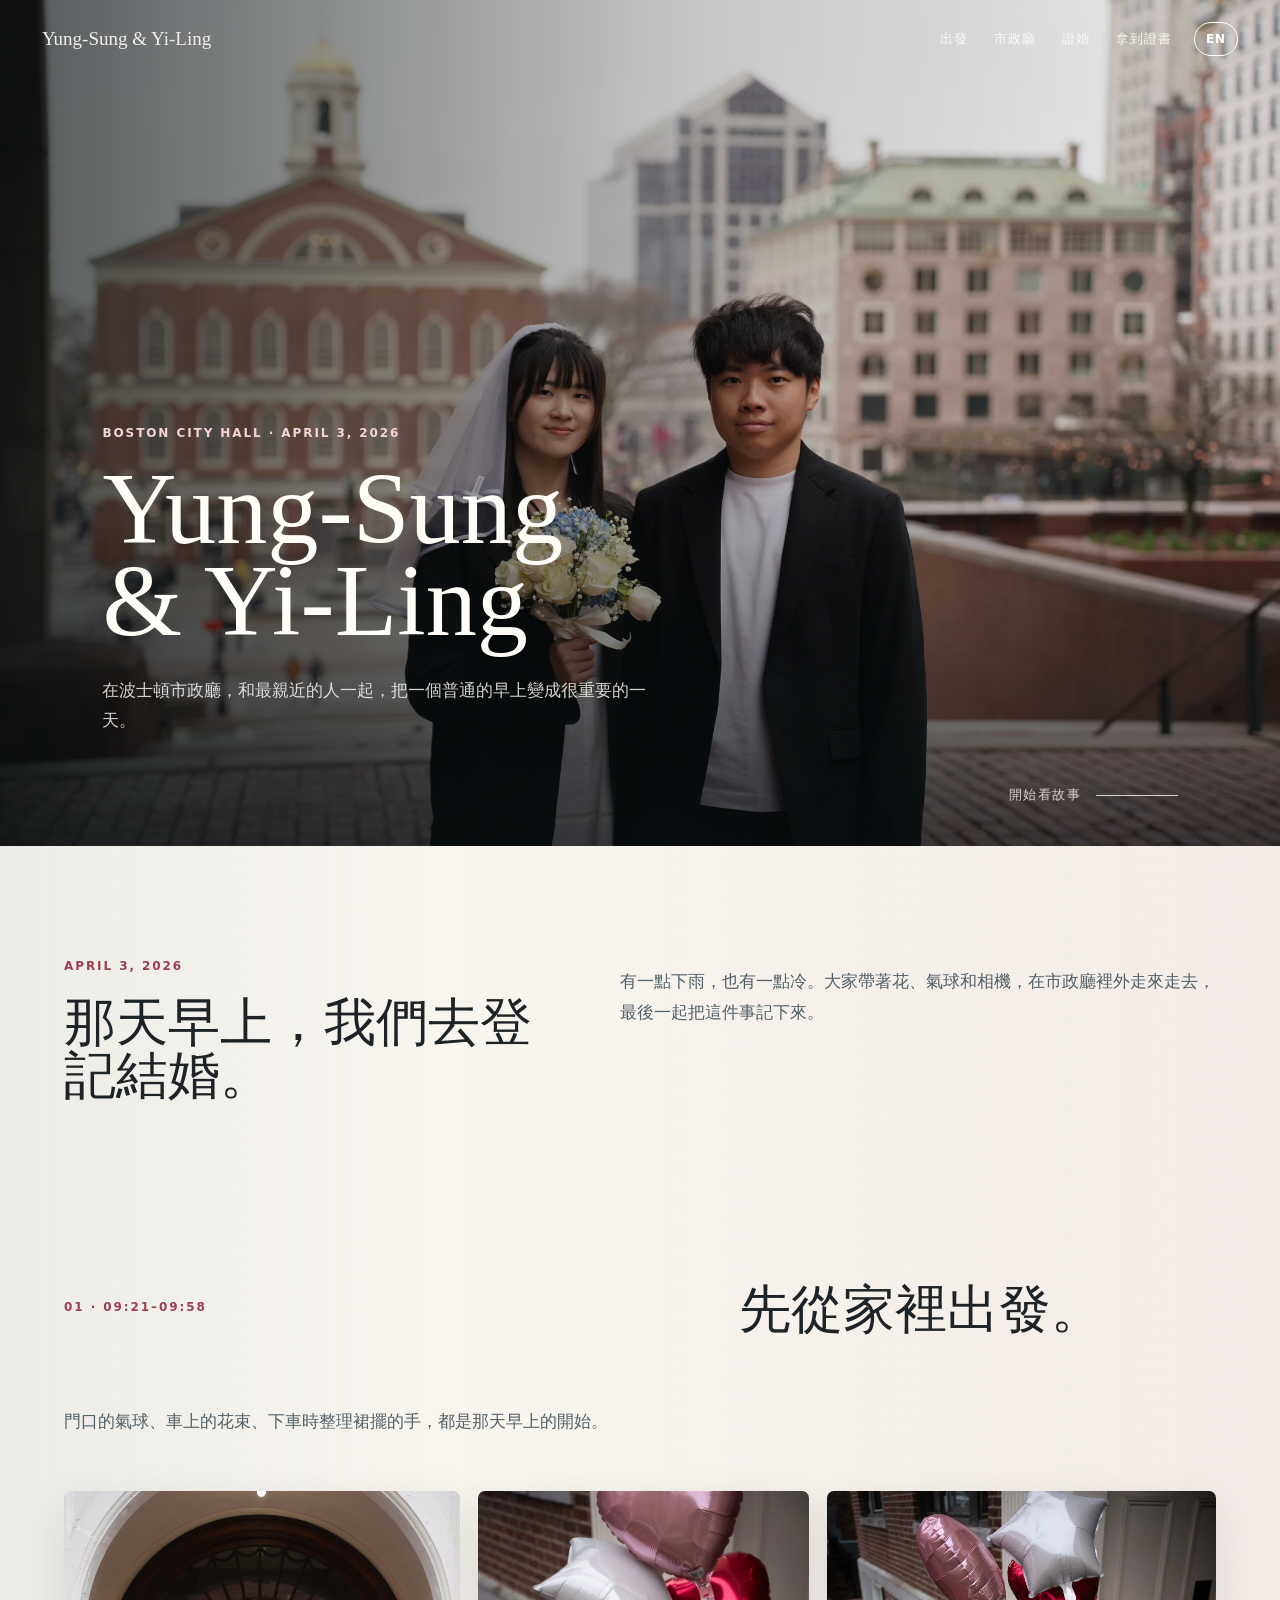
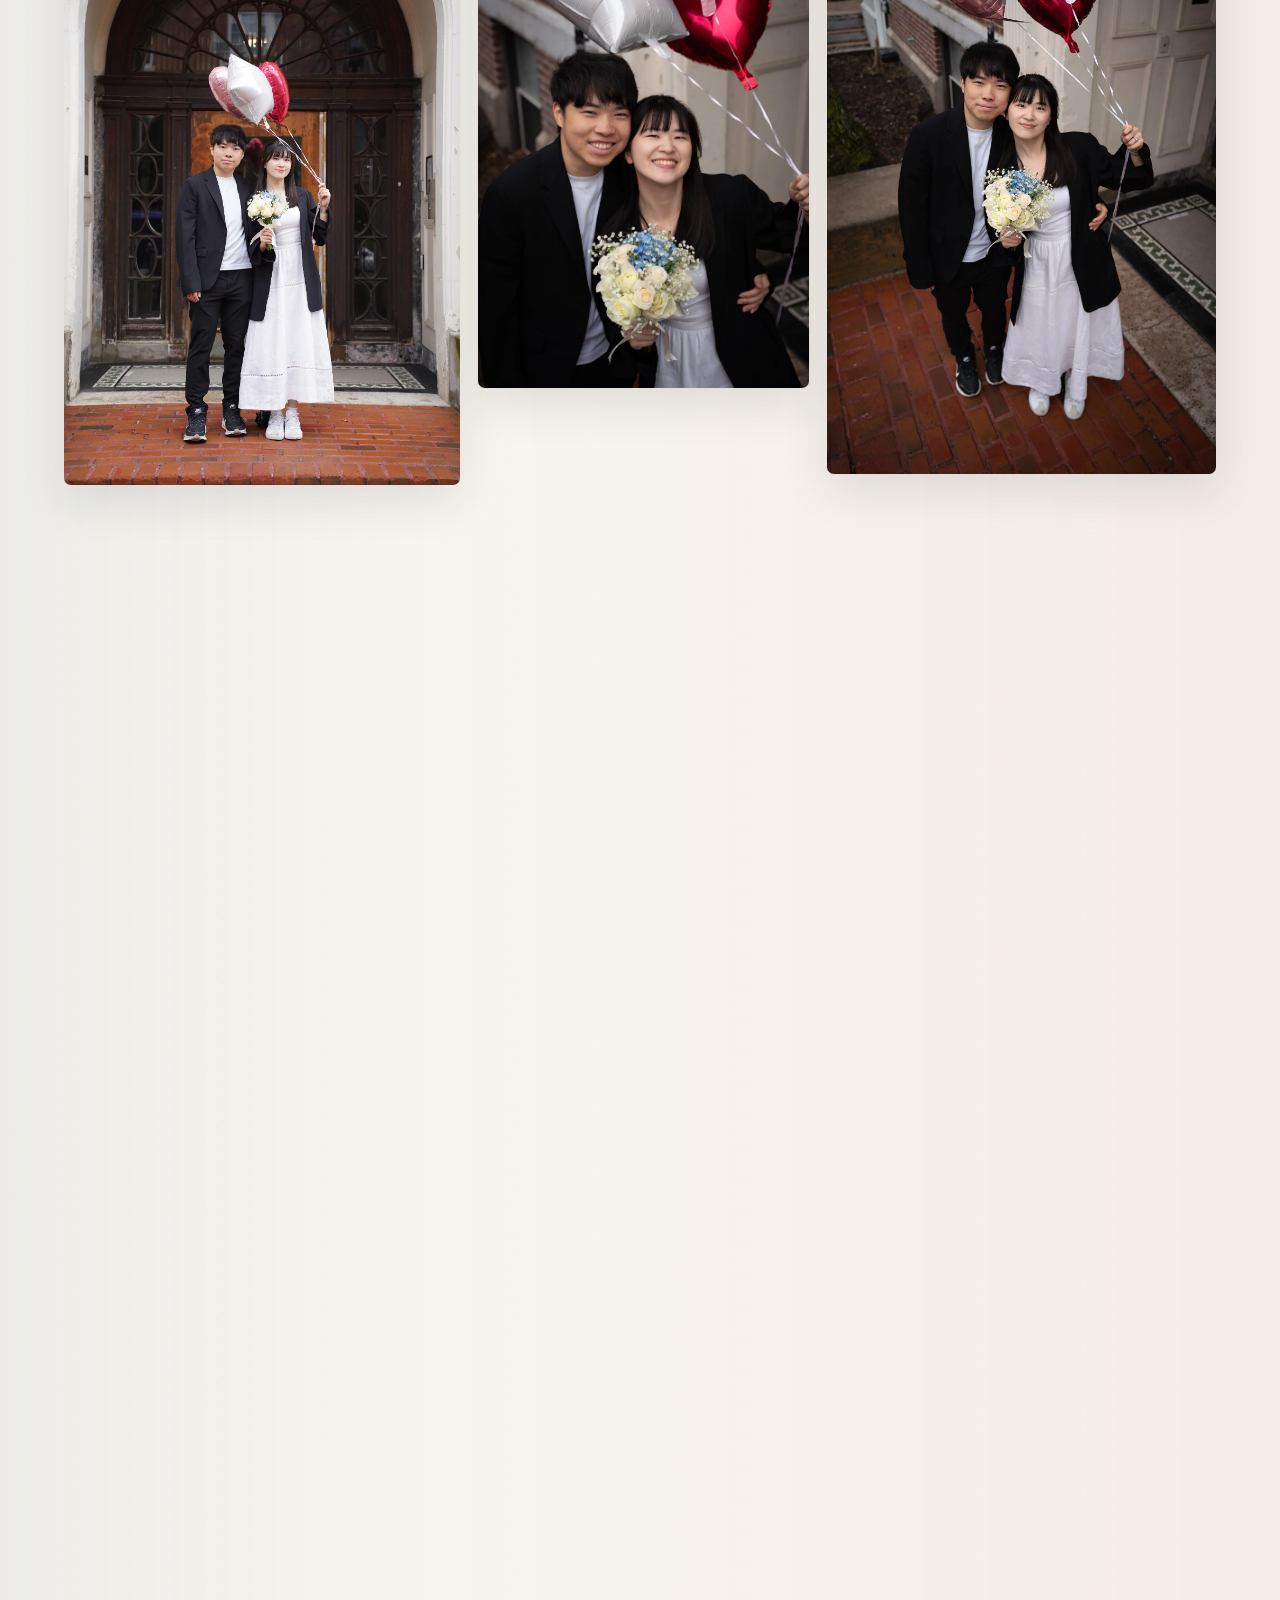
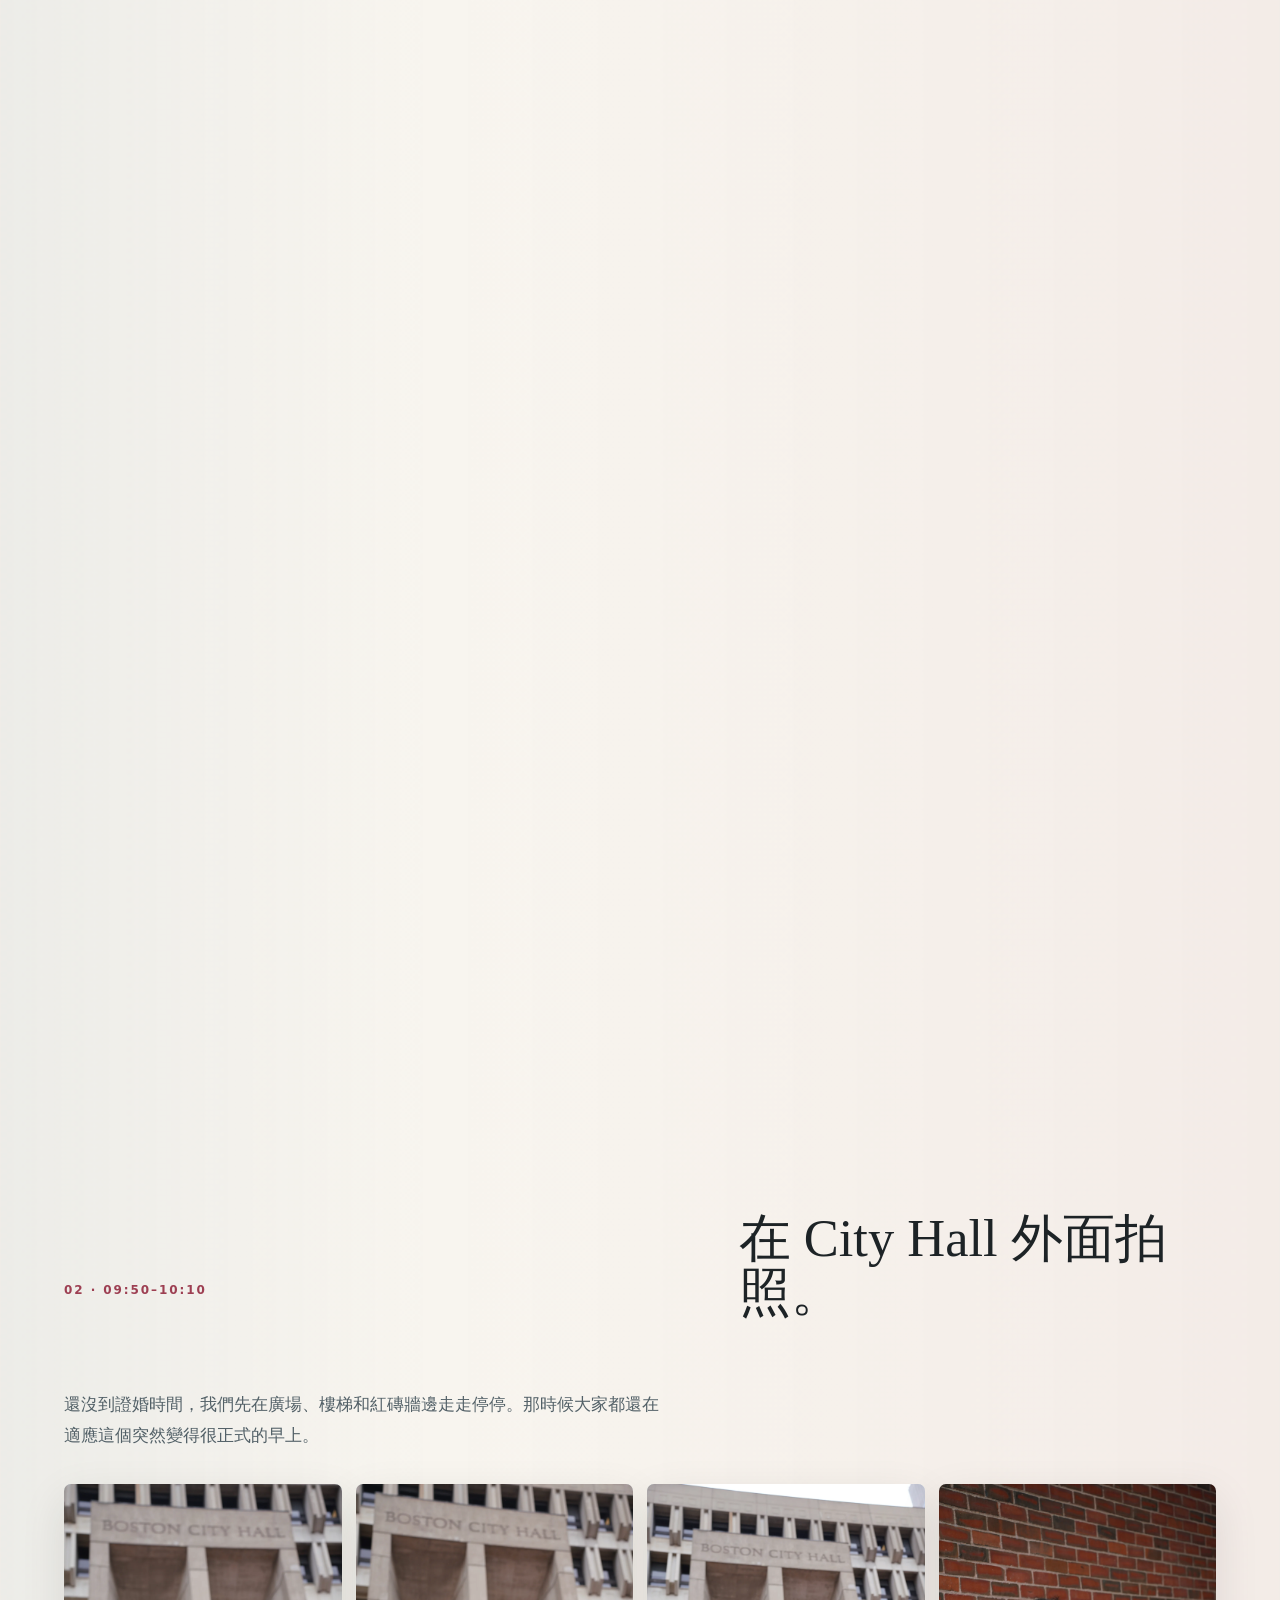
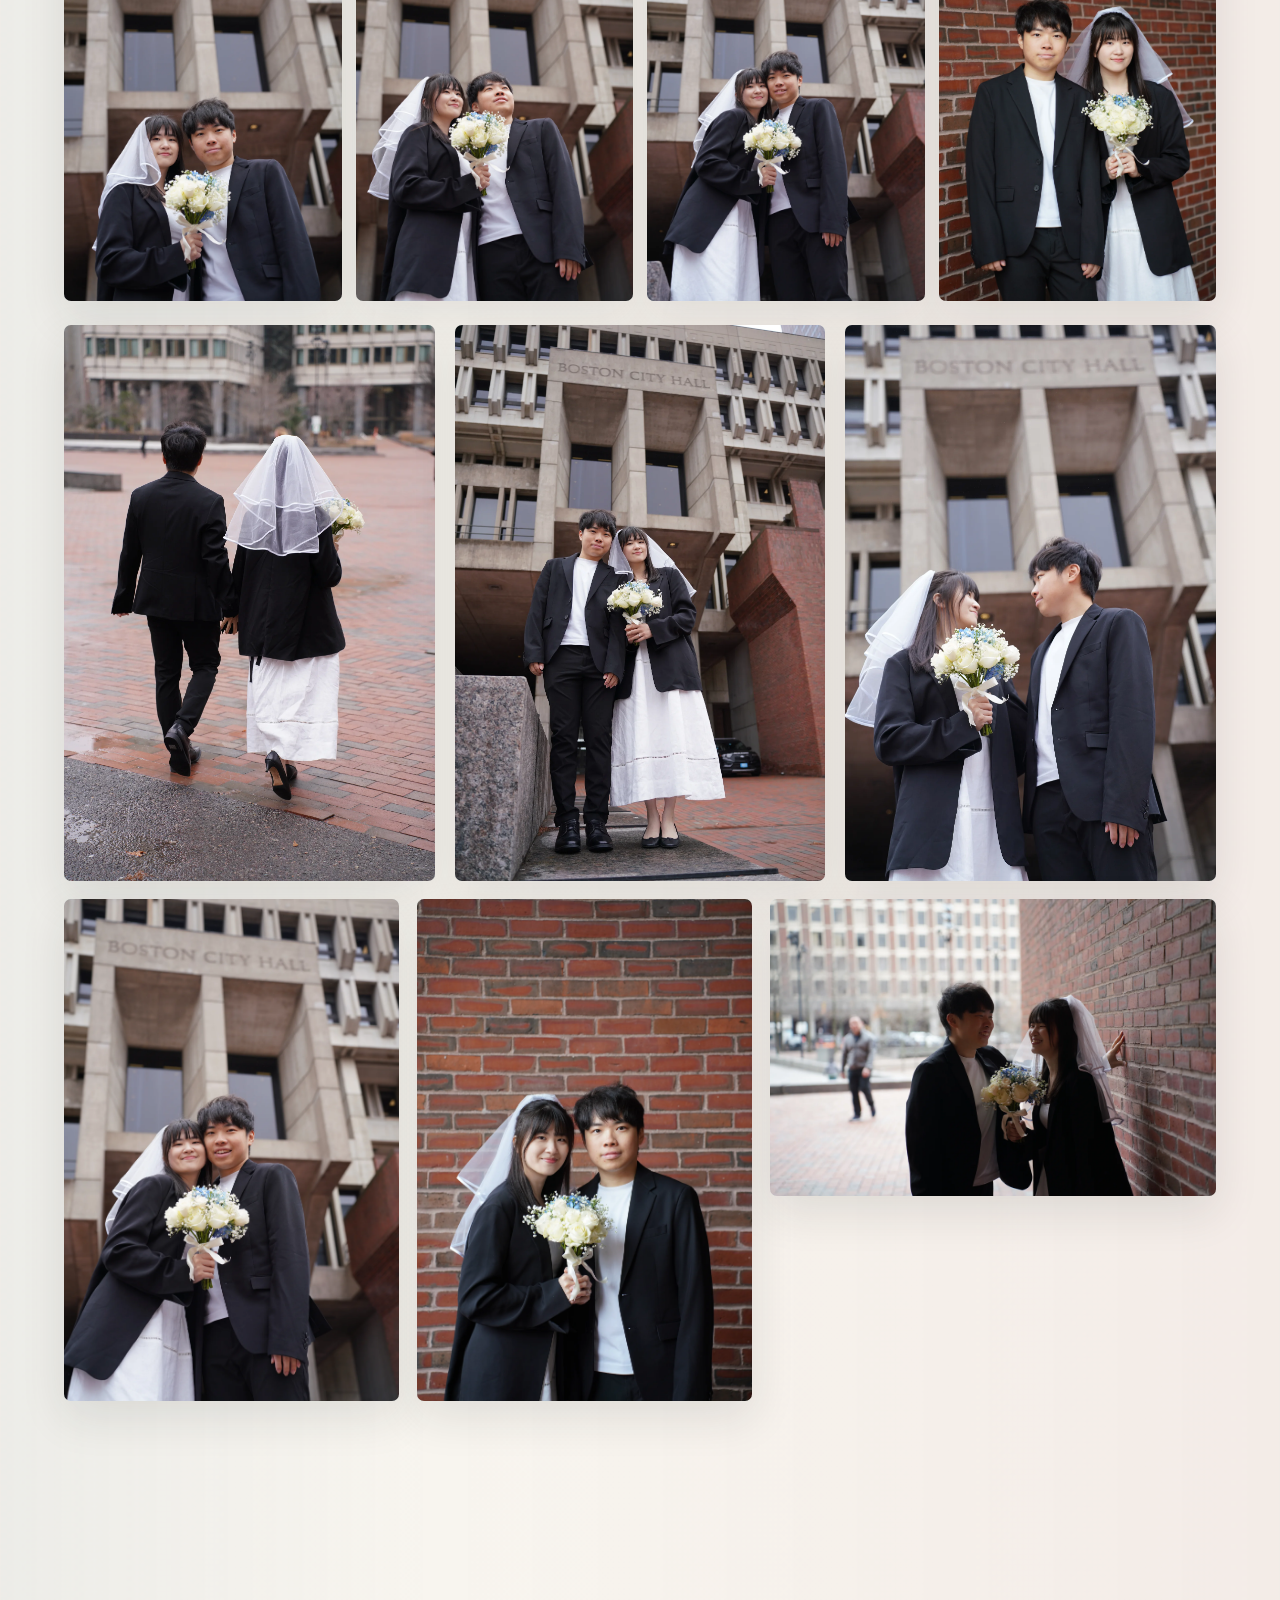
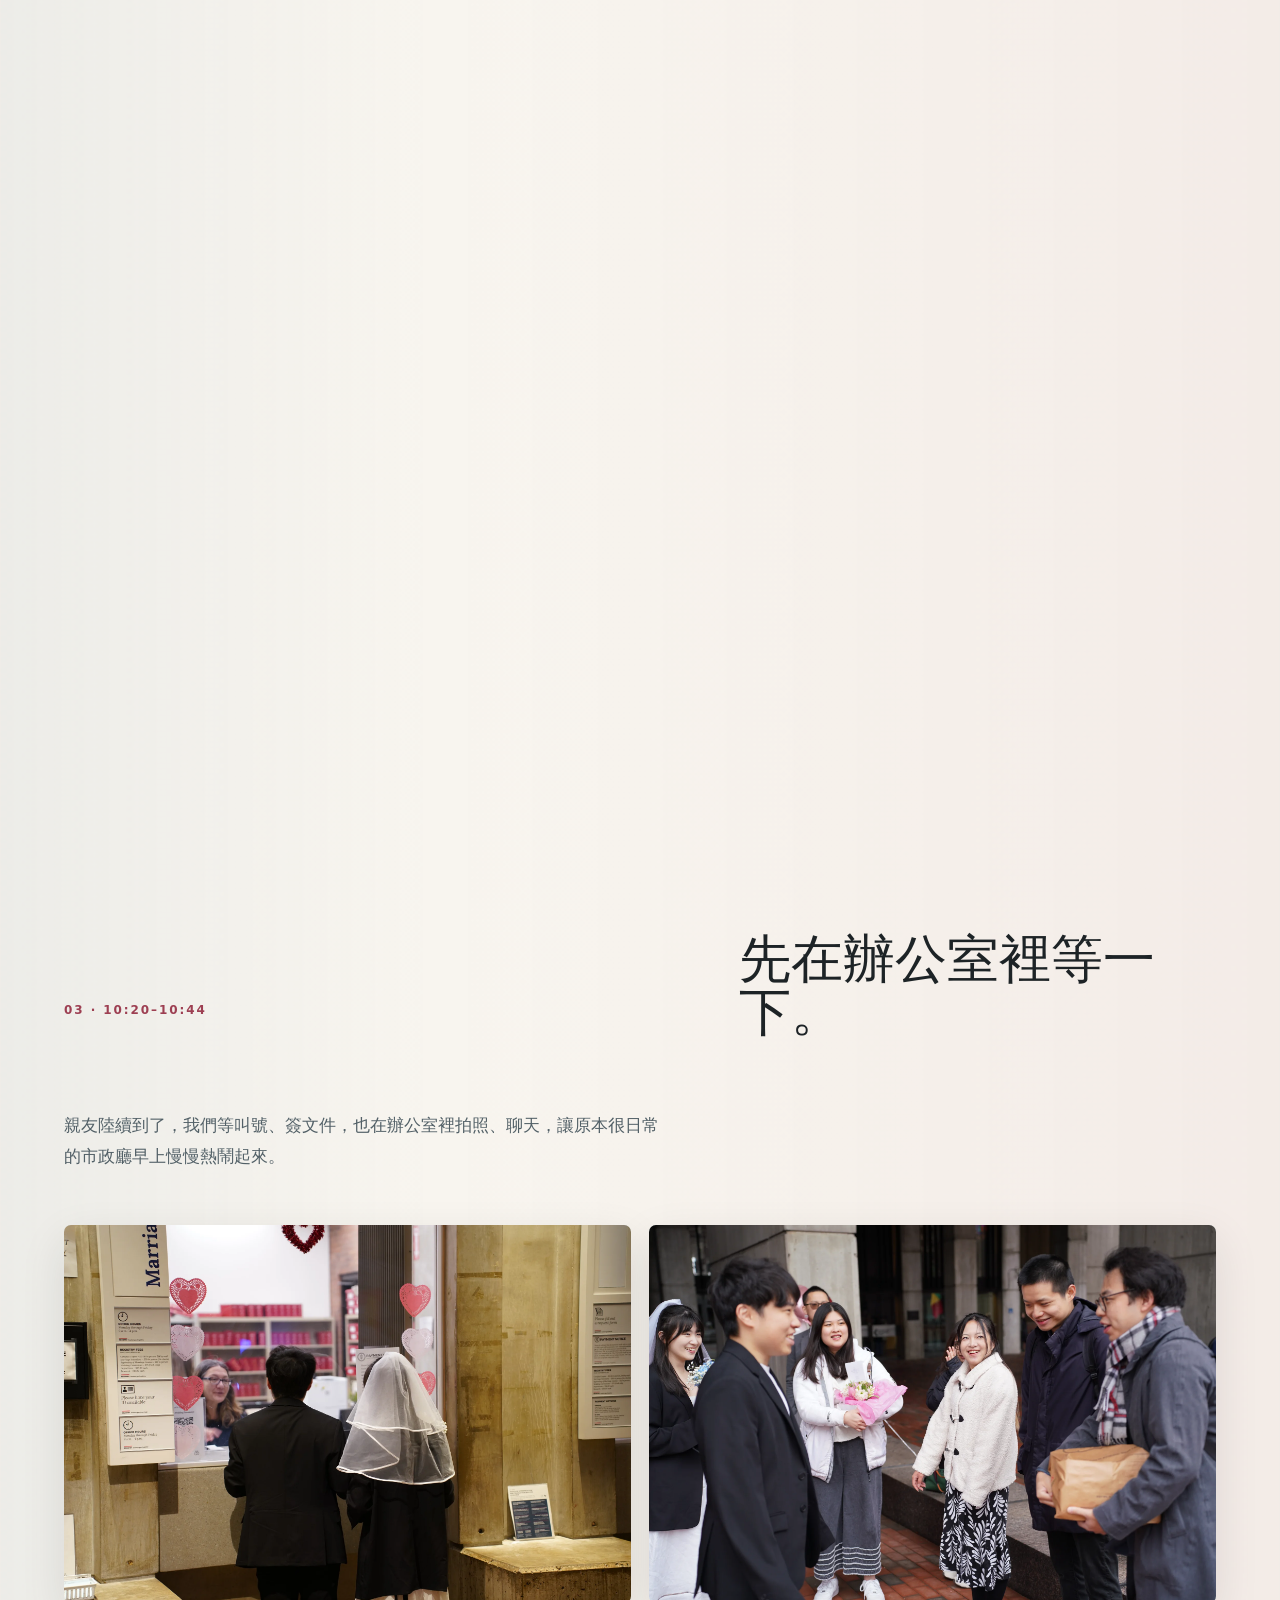
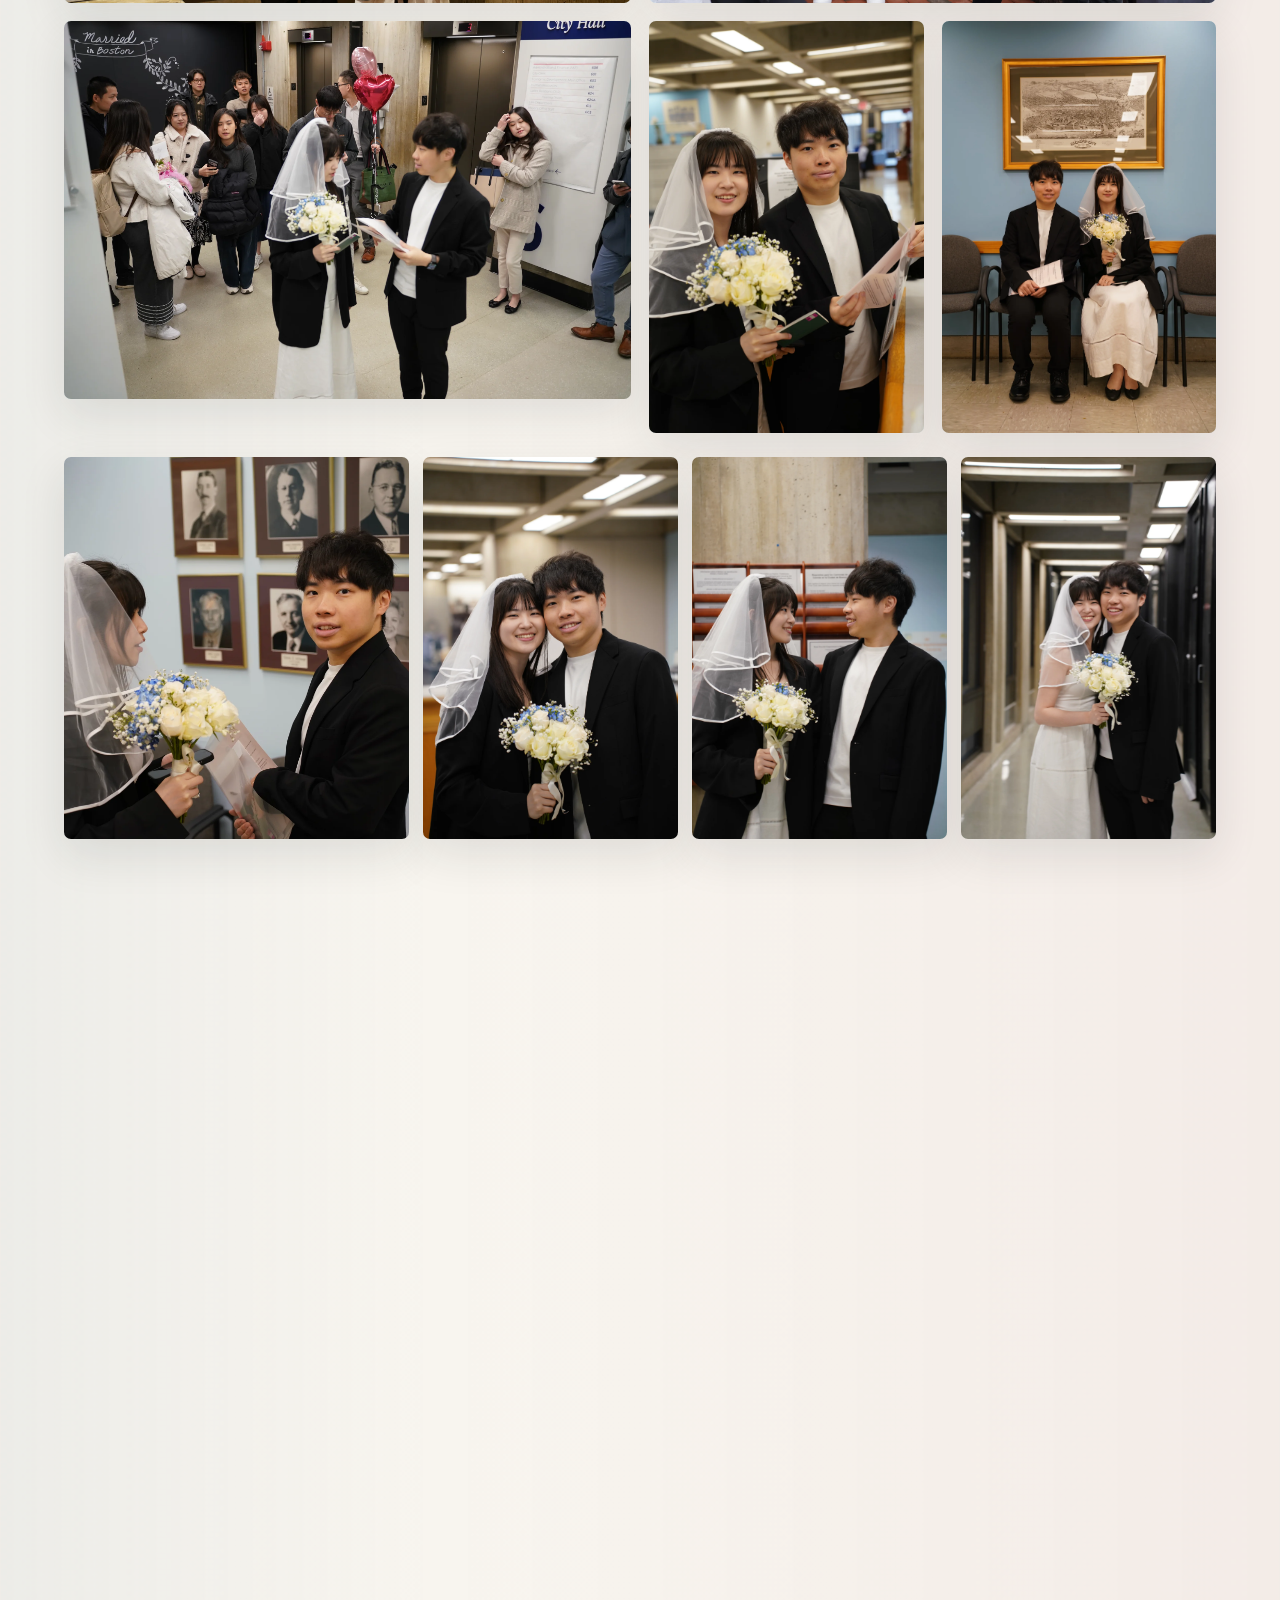
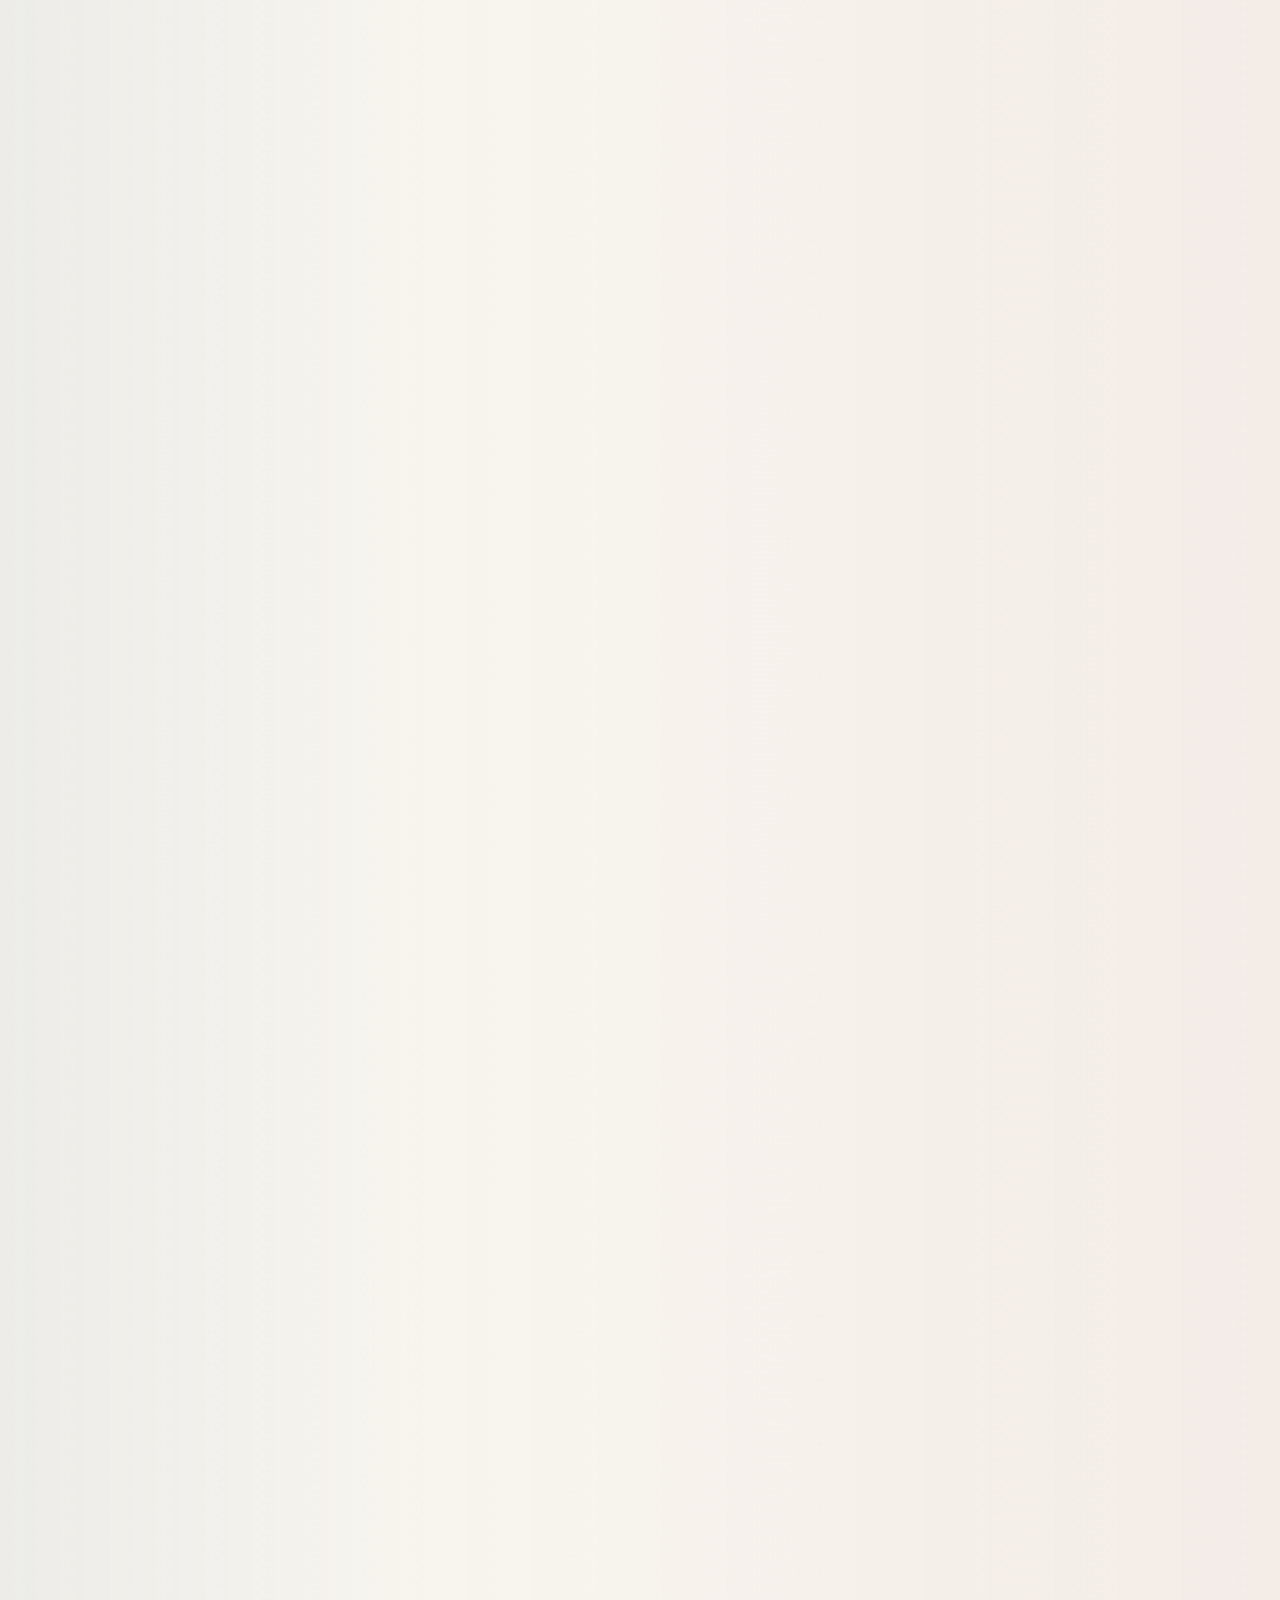
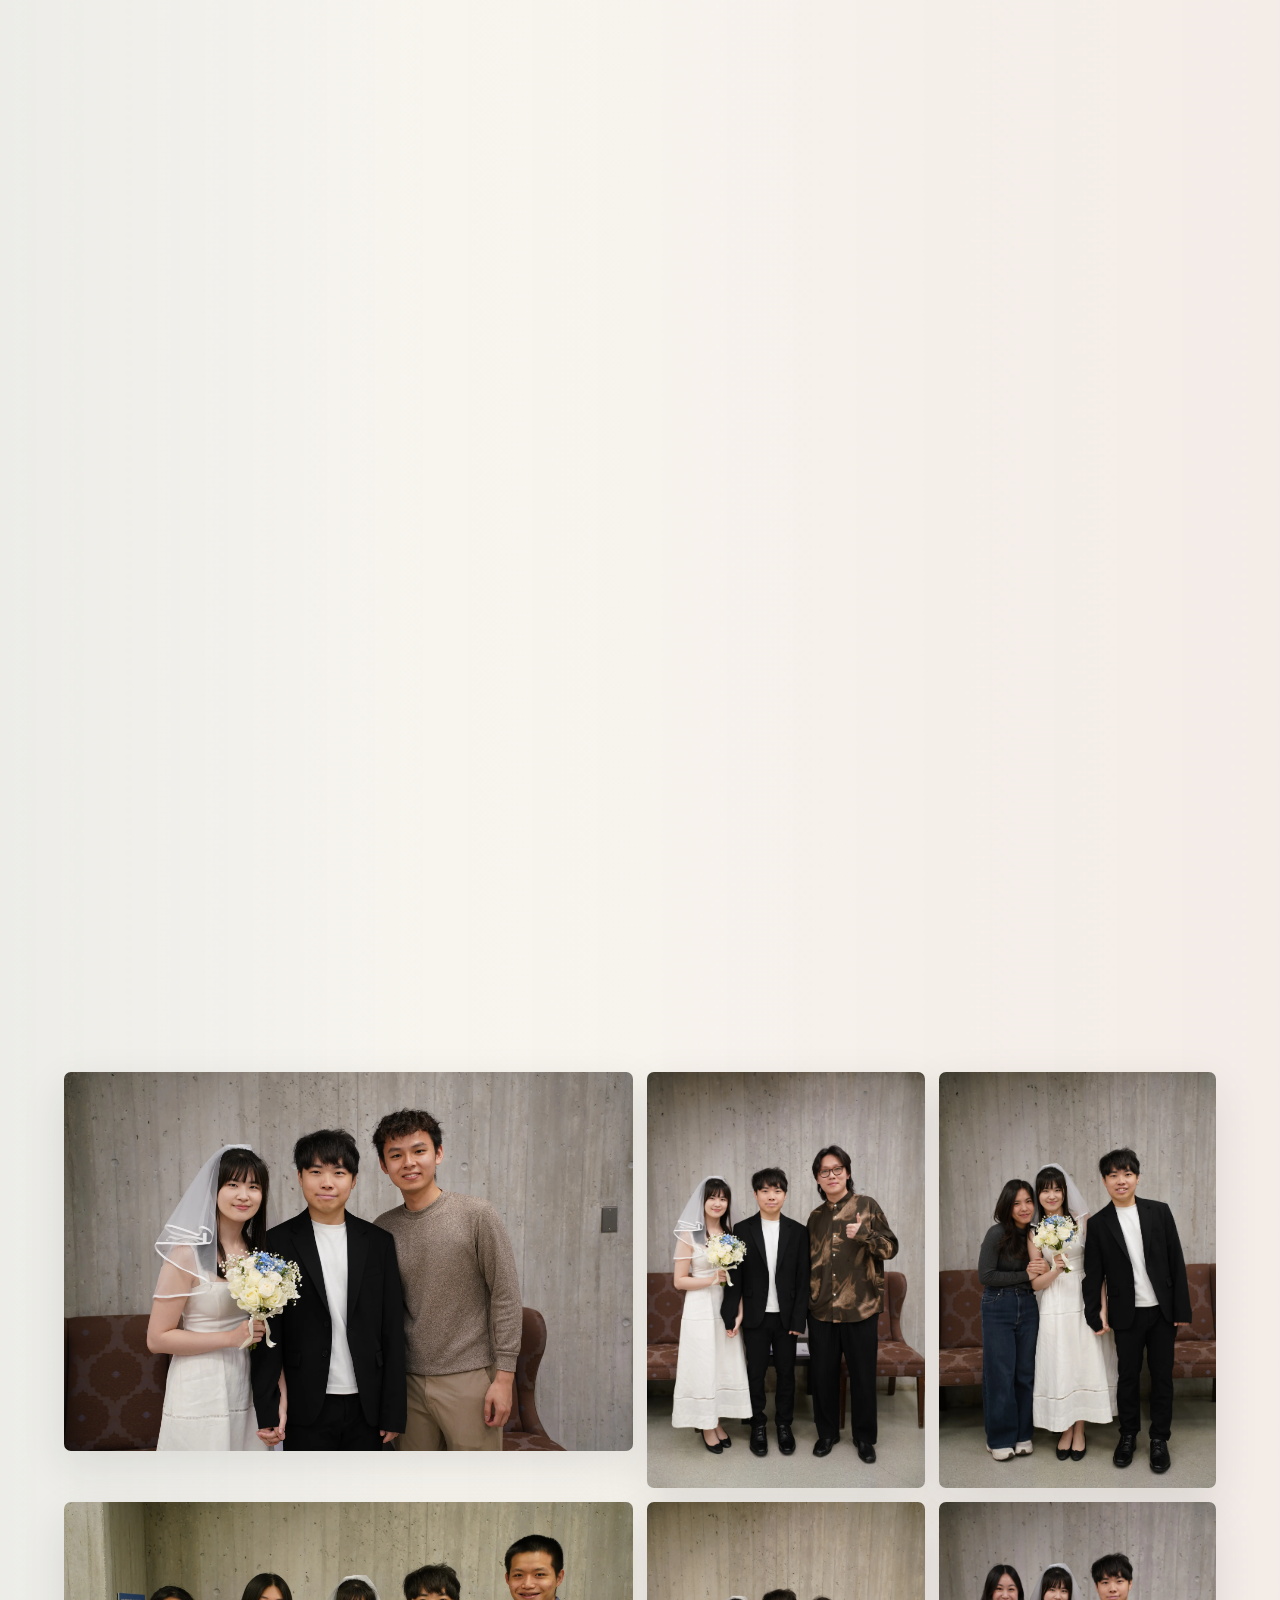
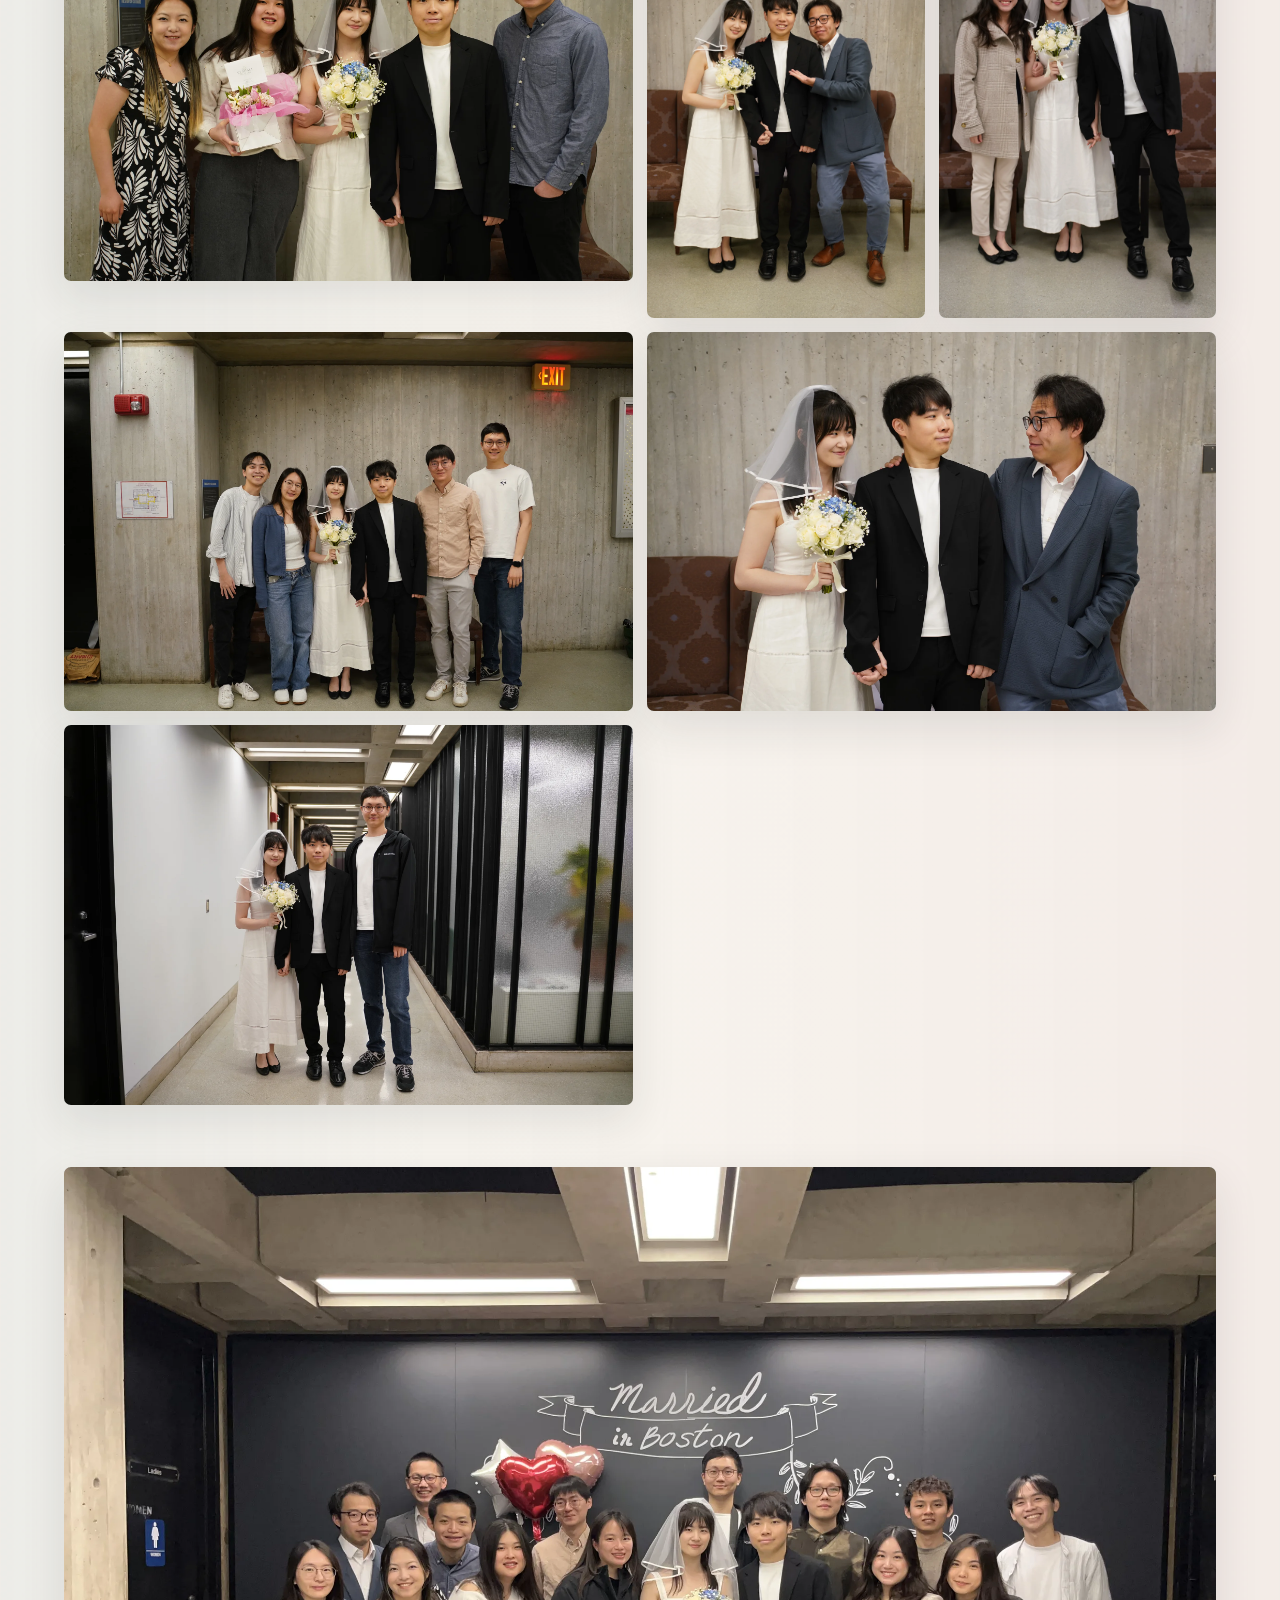
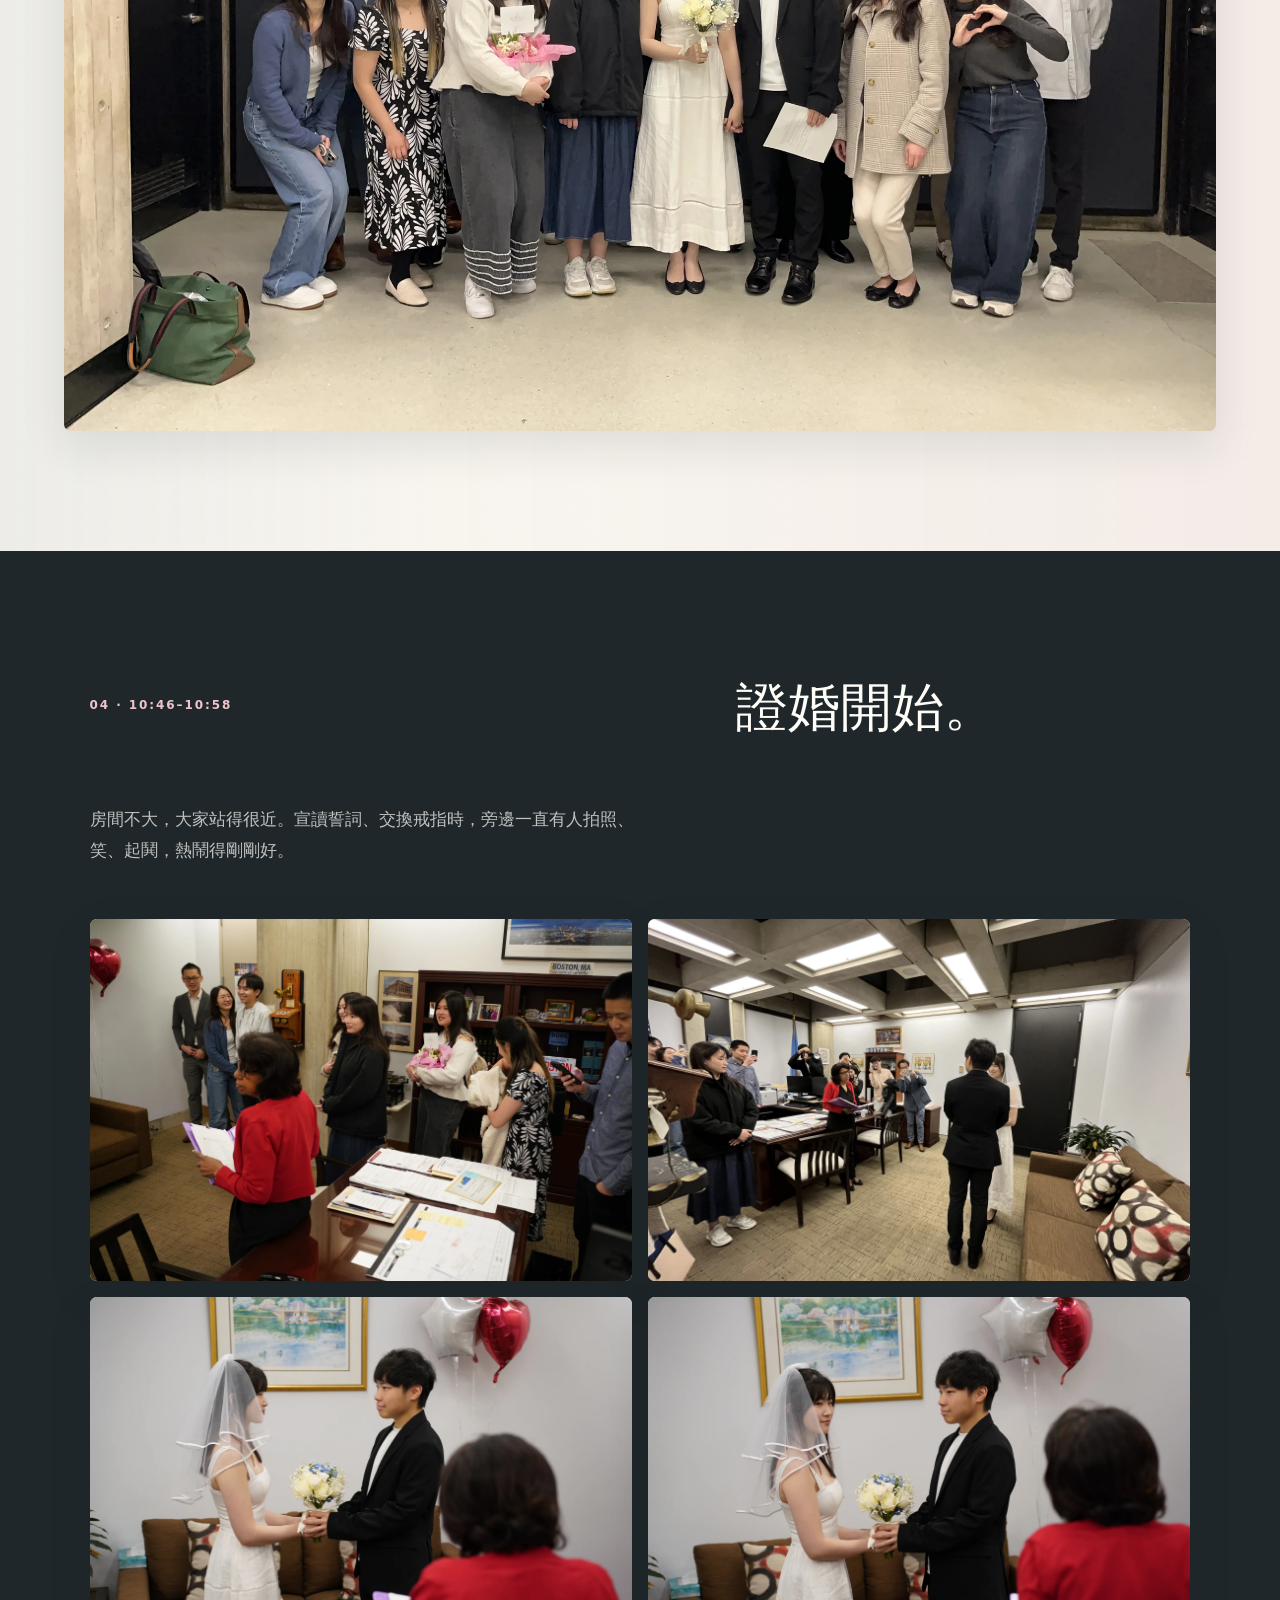
==== commit 6fe3c267: "Fix English copy and footer translations" ====
--- a/index.html
+++ b/index.html
@@ -414,9 +414,9 @@
         <h2>Yung-Sung & Yi-Ling</h2>
         <p data-i18n="ending.body">那天最珍貴的，不只是我們簽下名字，而是你們都在。謝謝大家陪我們走完這個早上，我們會永遠記得這一天！</p>
         <div class="footer-note">
-          <p>攝影: Heng-Jui Chang</p>
-          <p>司機 &amp; 助理: Ed Chen</p>
-          <p>Yung-Sung Chuang &amp; Codex w/ GPT 5.5 Extra High © 2026</p>
+          <p data-i18n="footer.photo">攝影: Heng-Jui Chang</p>
+          <p data-i18n="footer.driver">司機 &amp; 助理: Ed Chen</p>
+          <p data-i18n="footer.credit">Yung-Sung Chuang &amp; Codex w/ GPT 5.5 Extra High © 2026</p>
         </div>
       </section>
     </main>
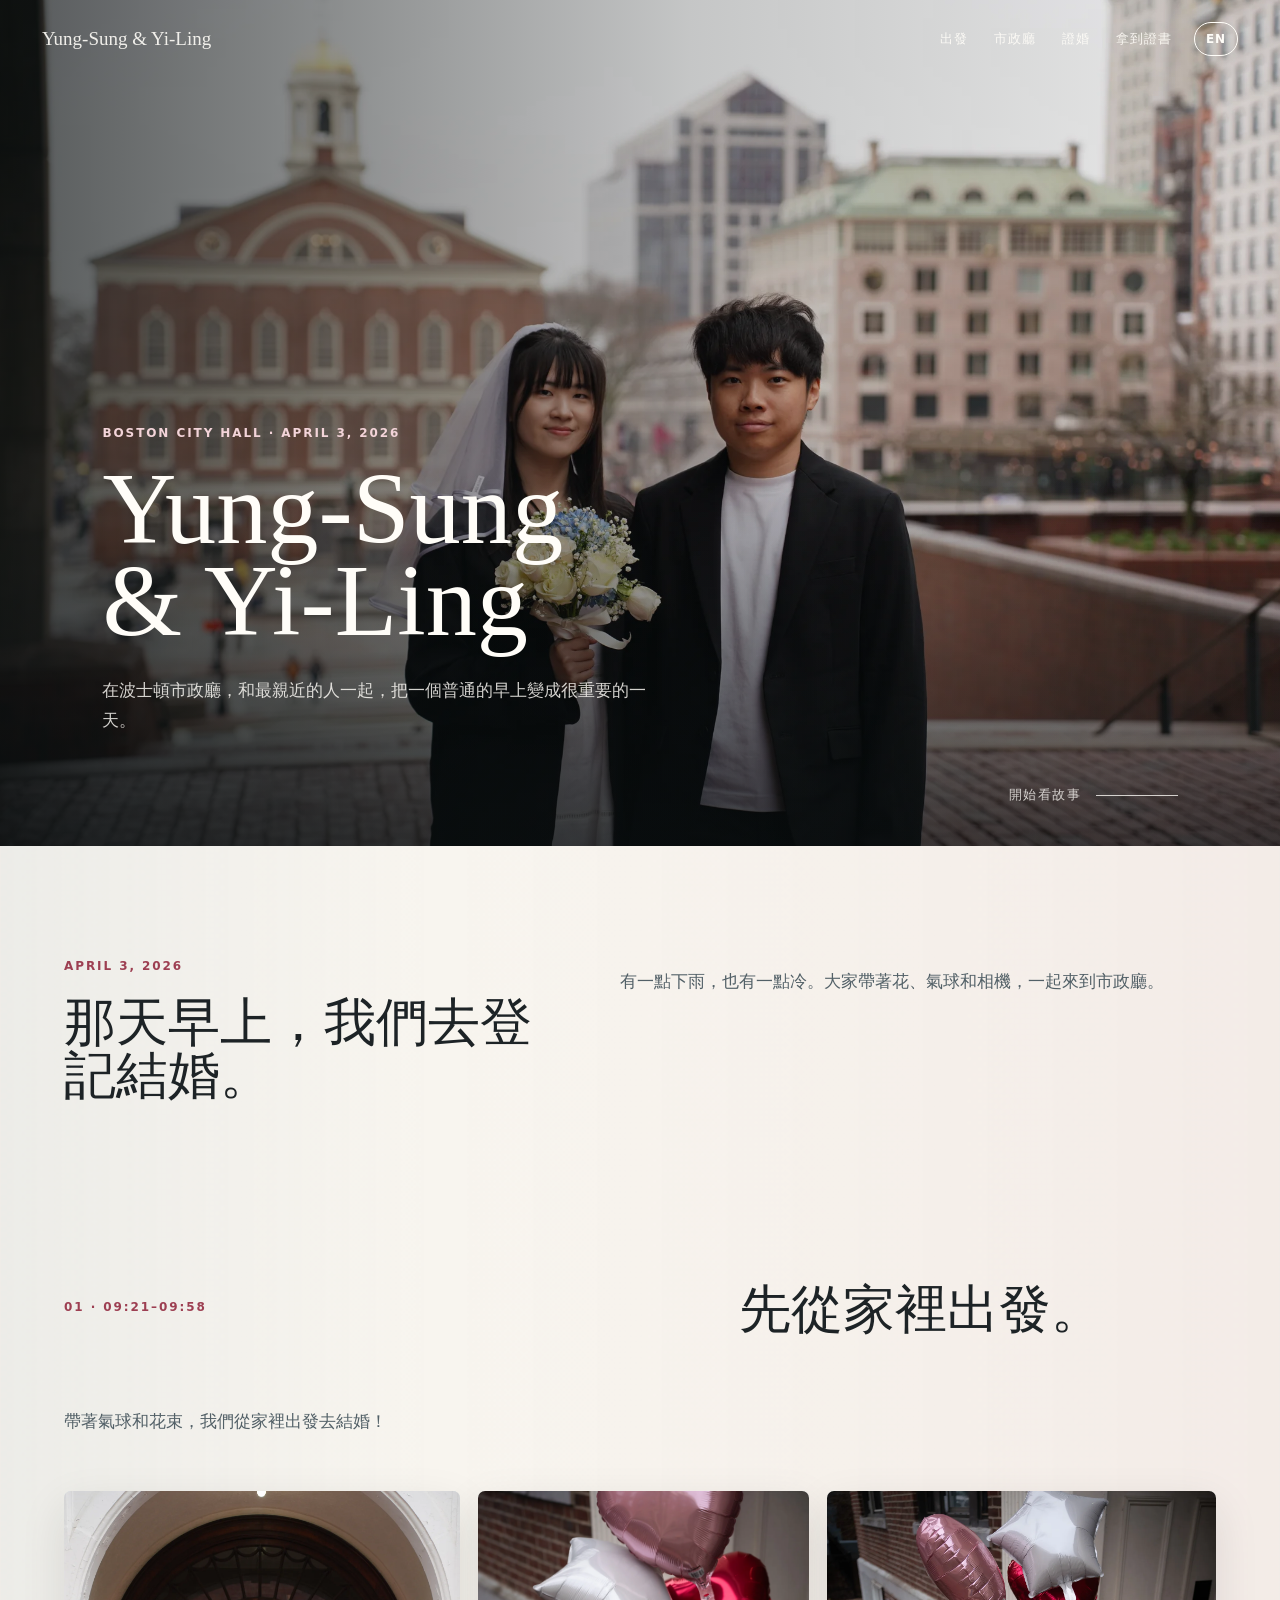
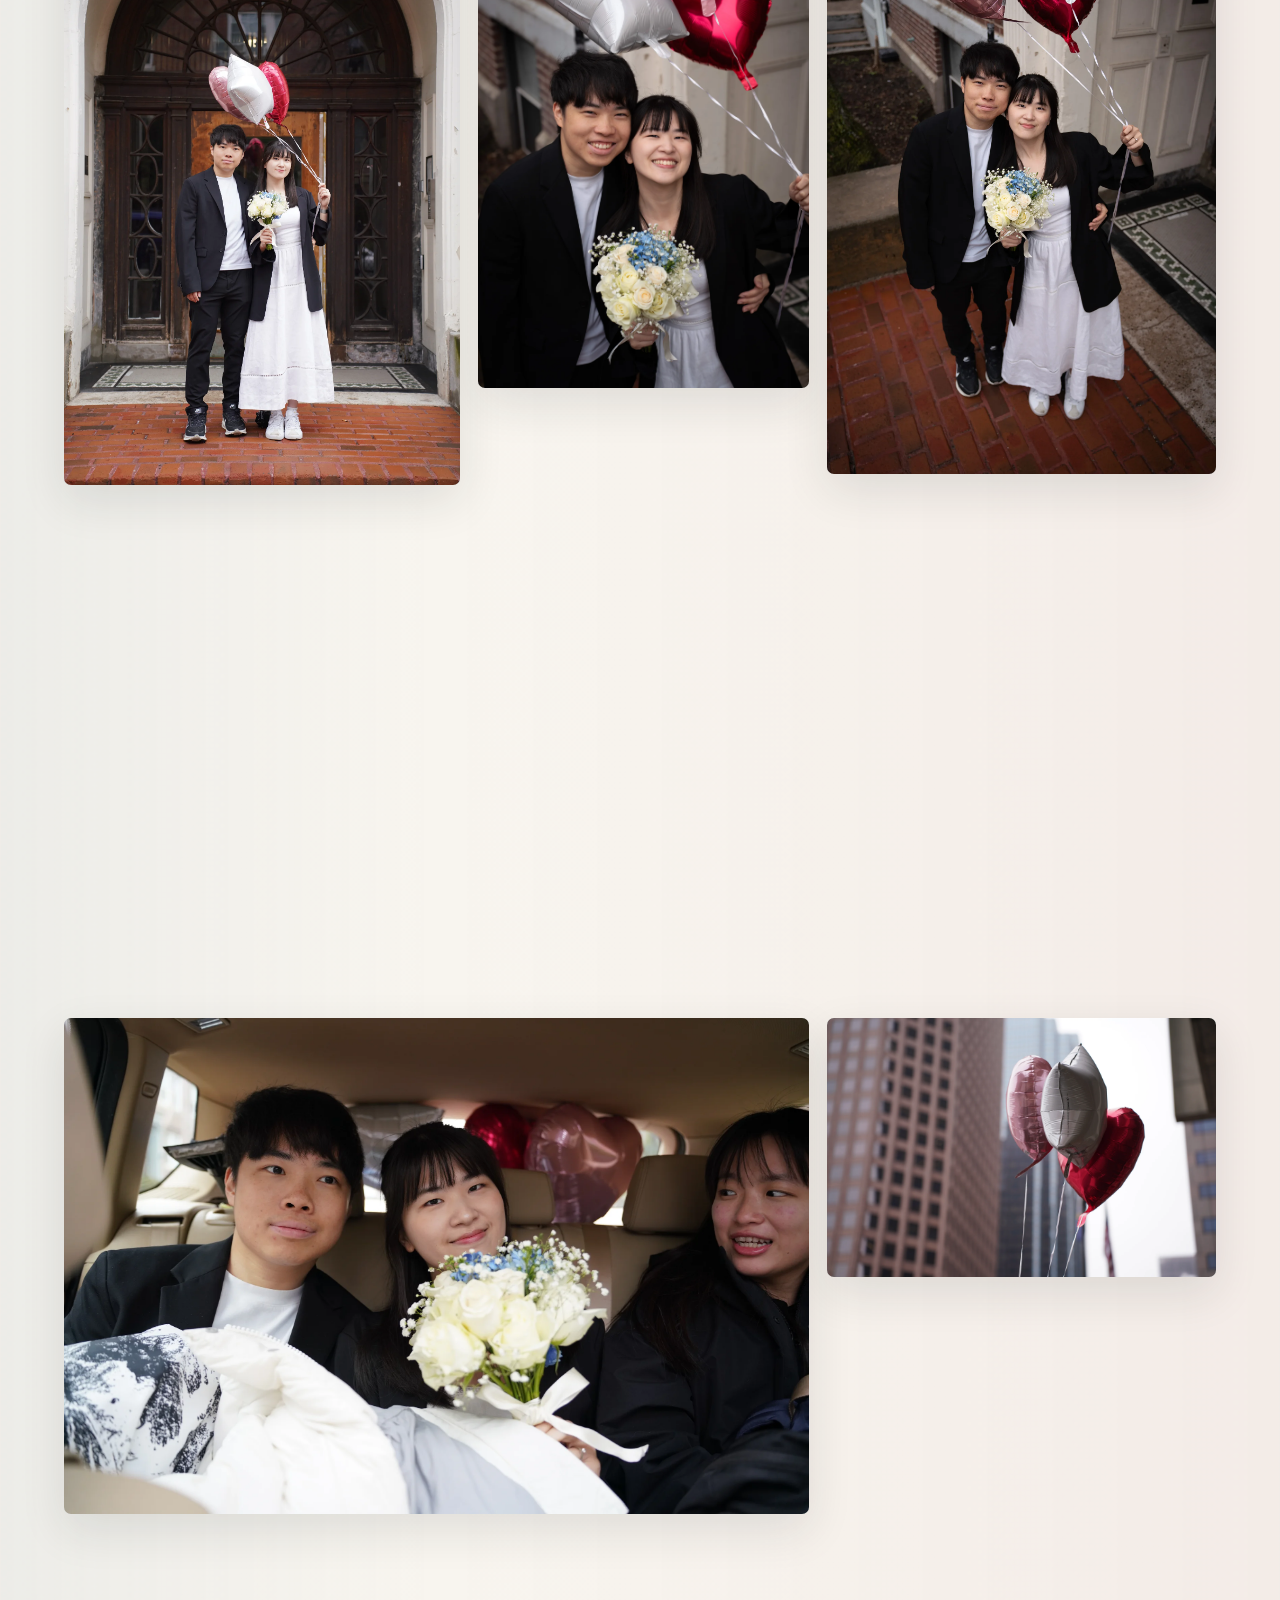
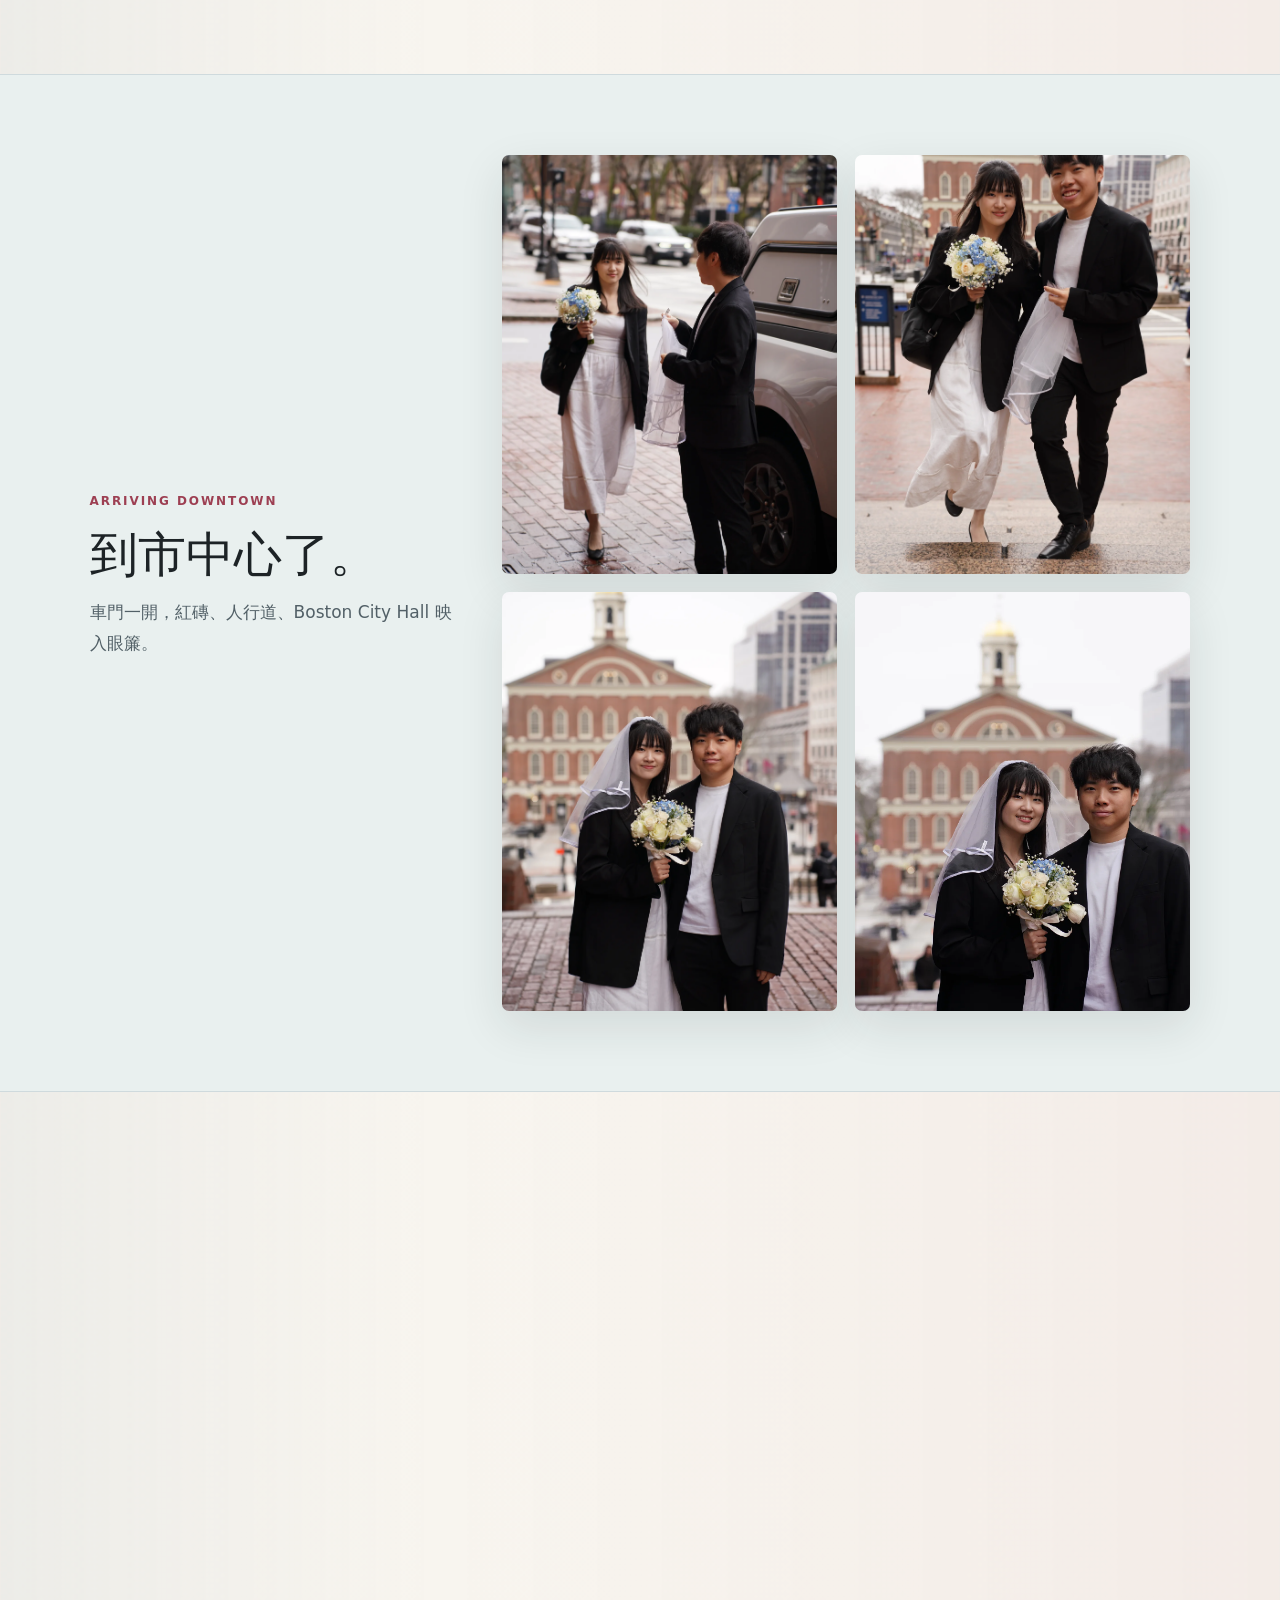
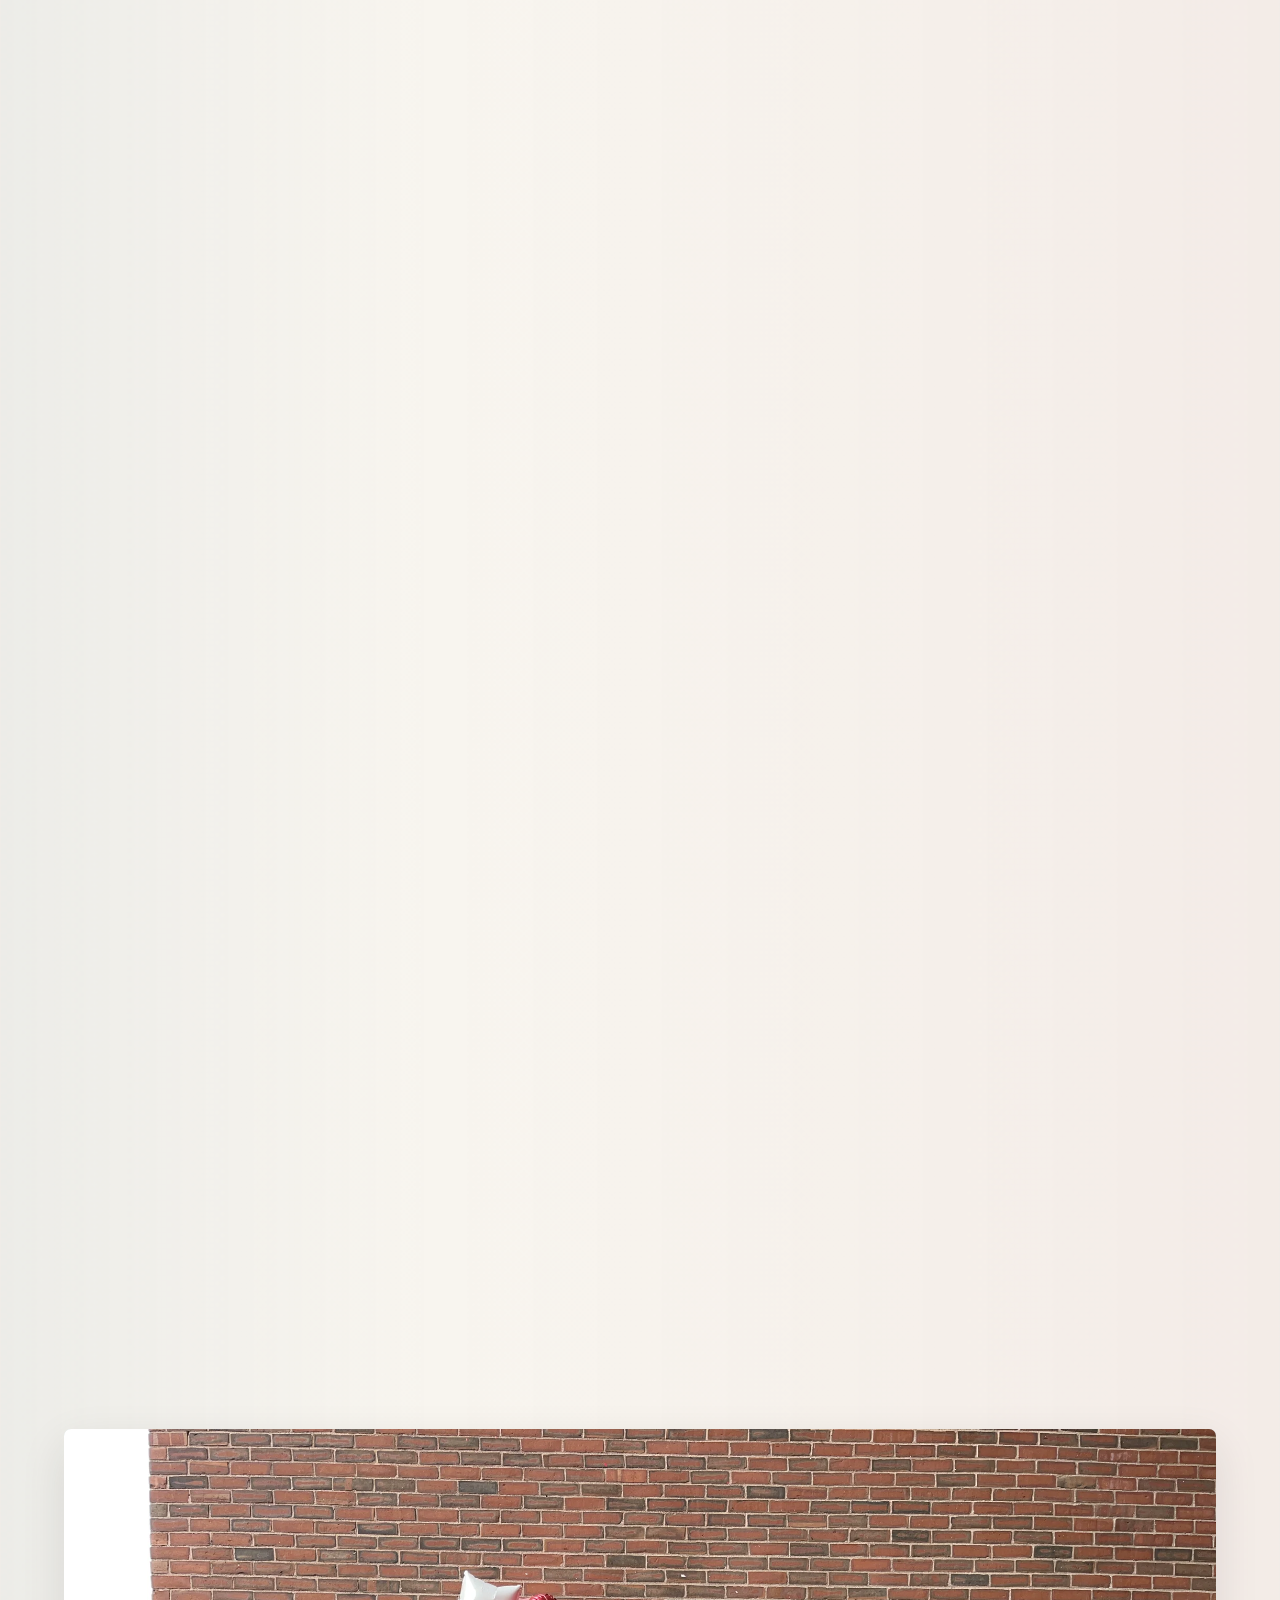
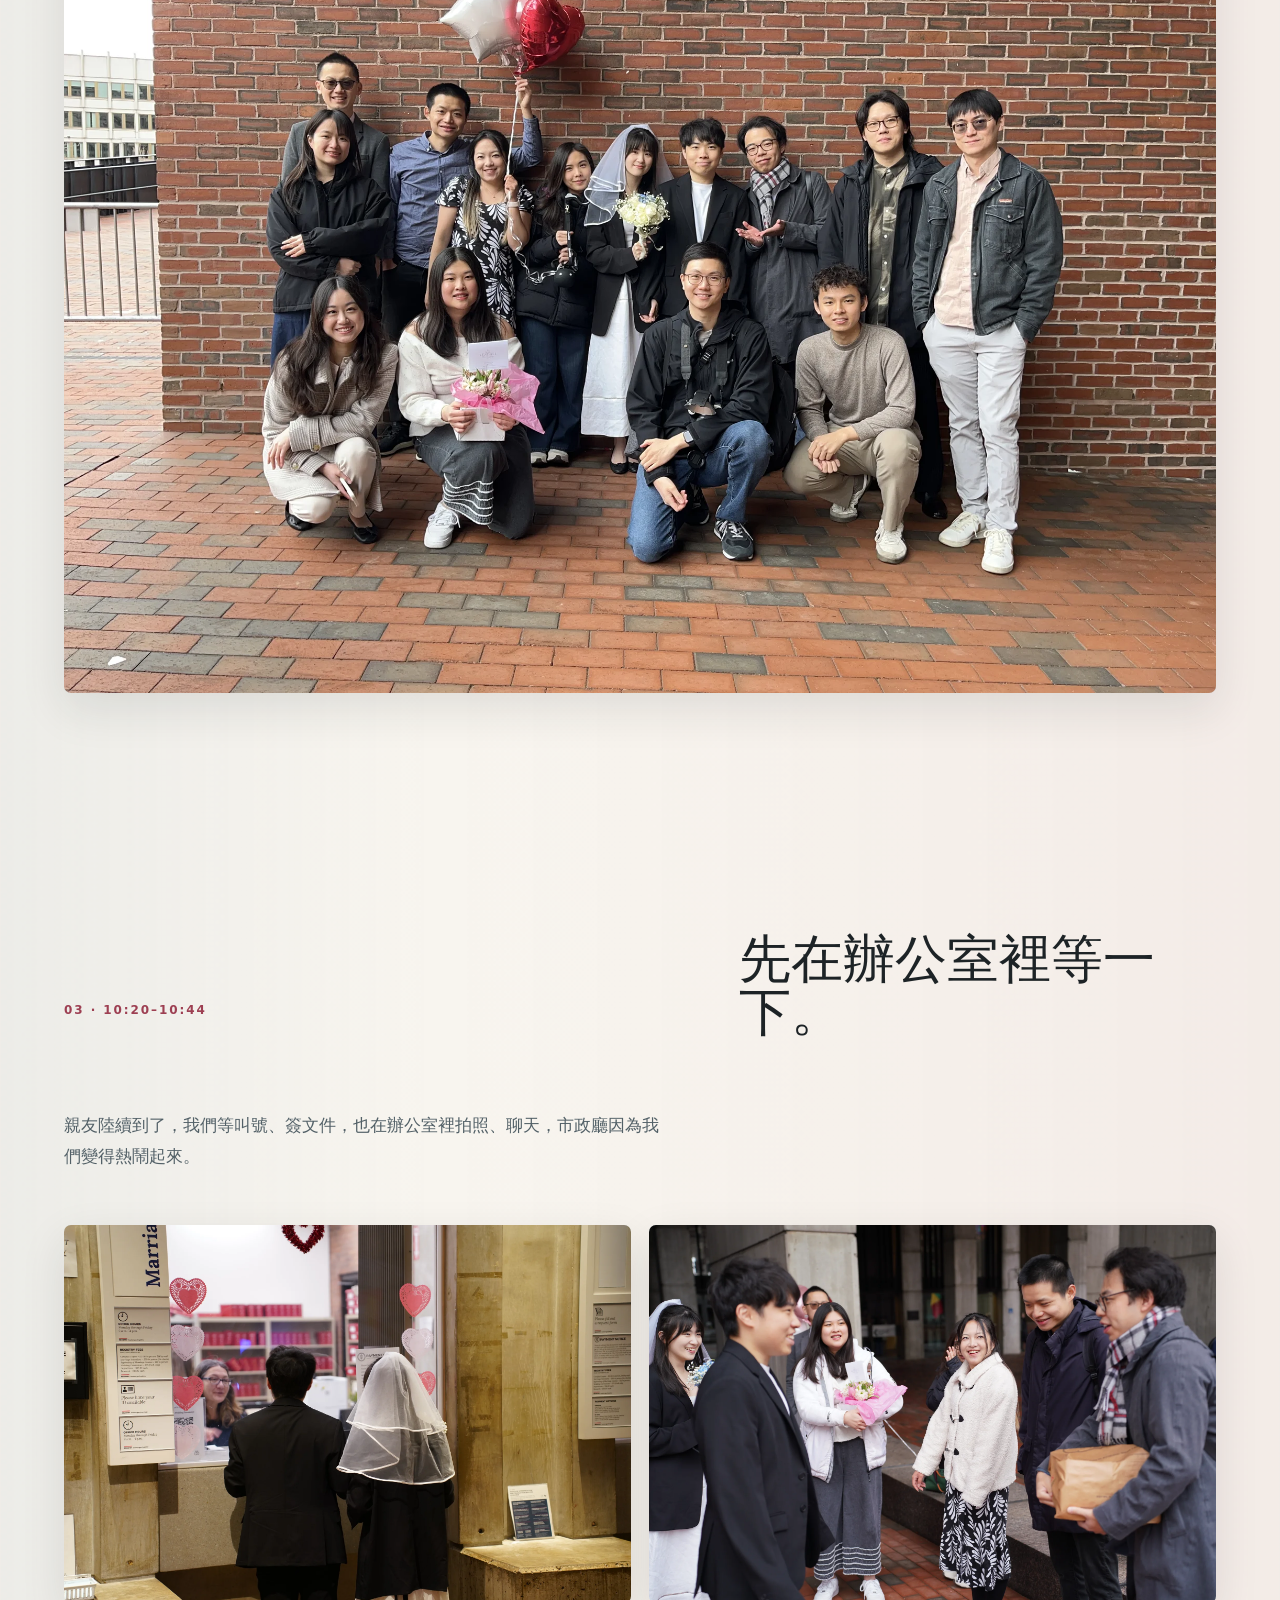
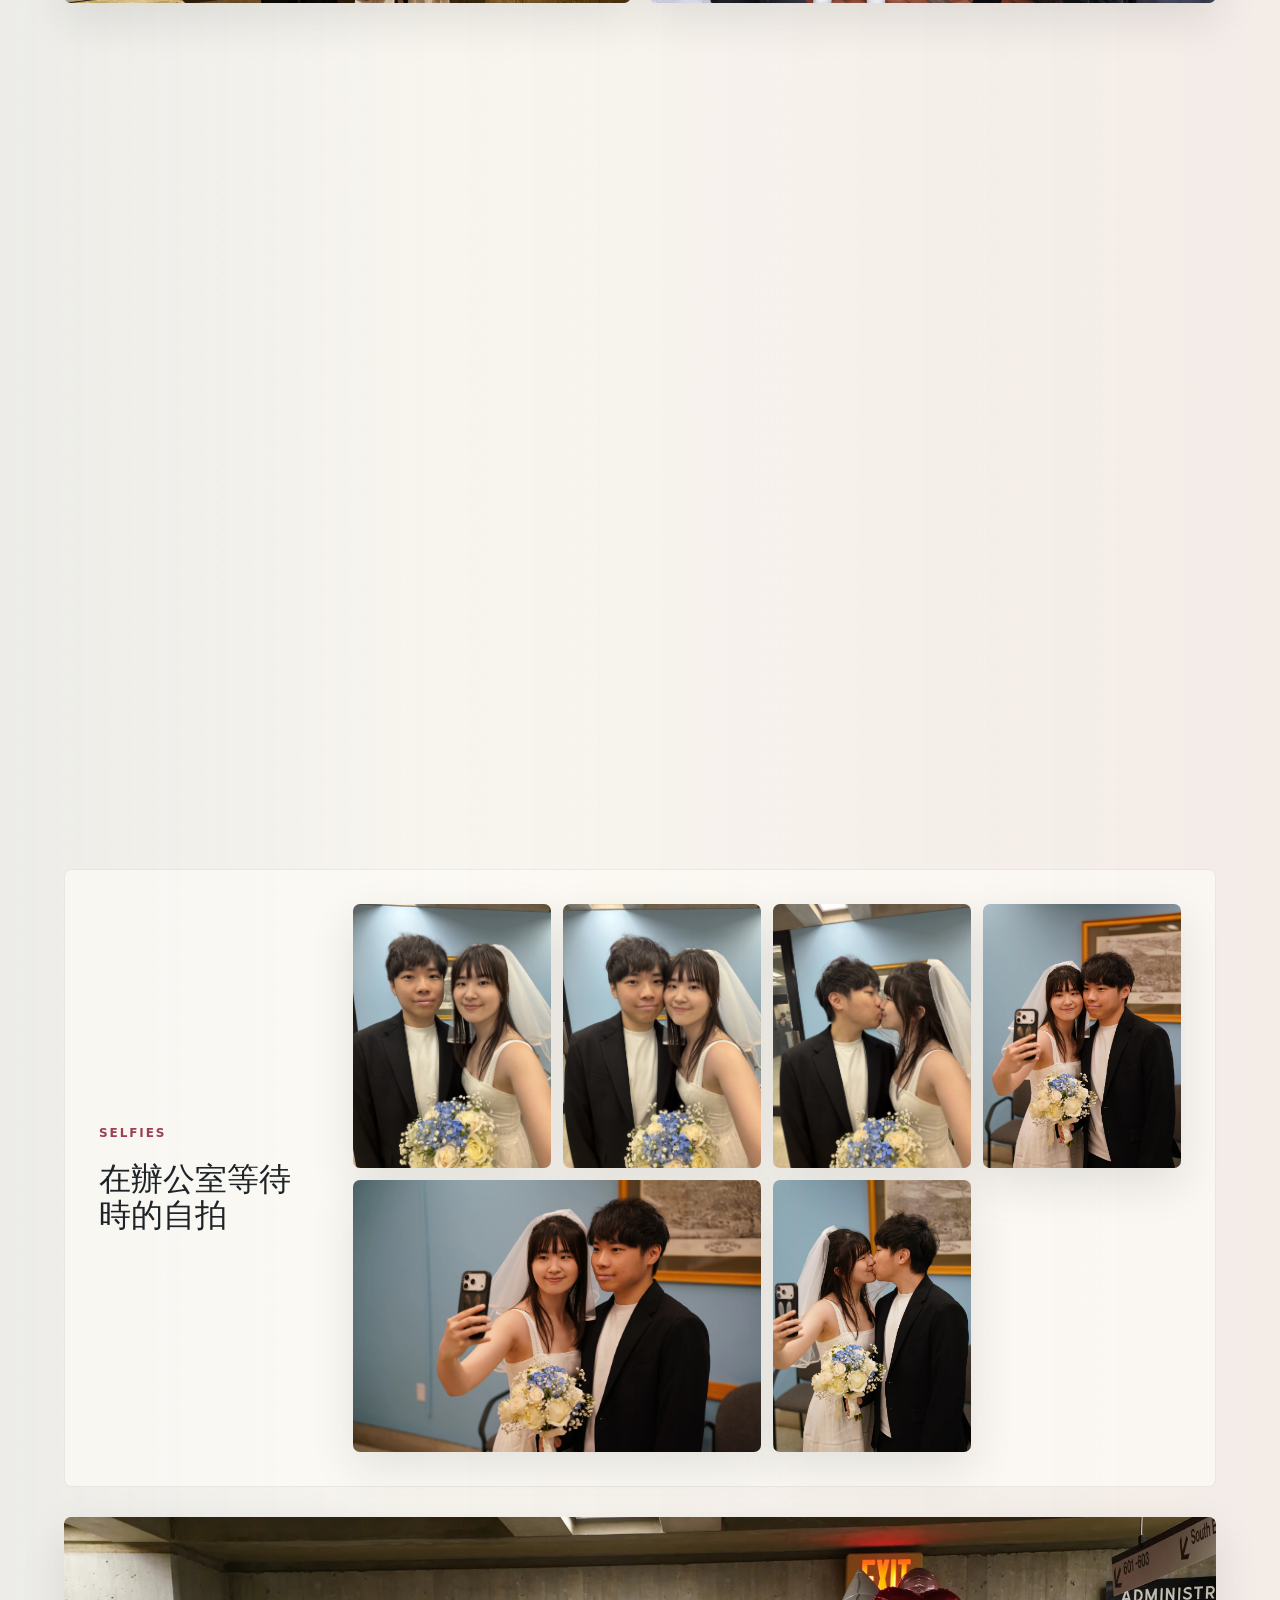
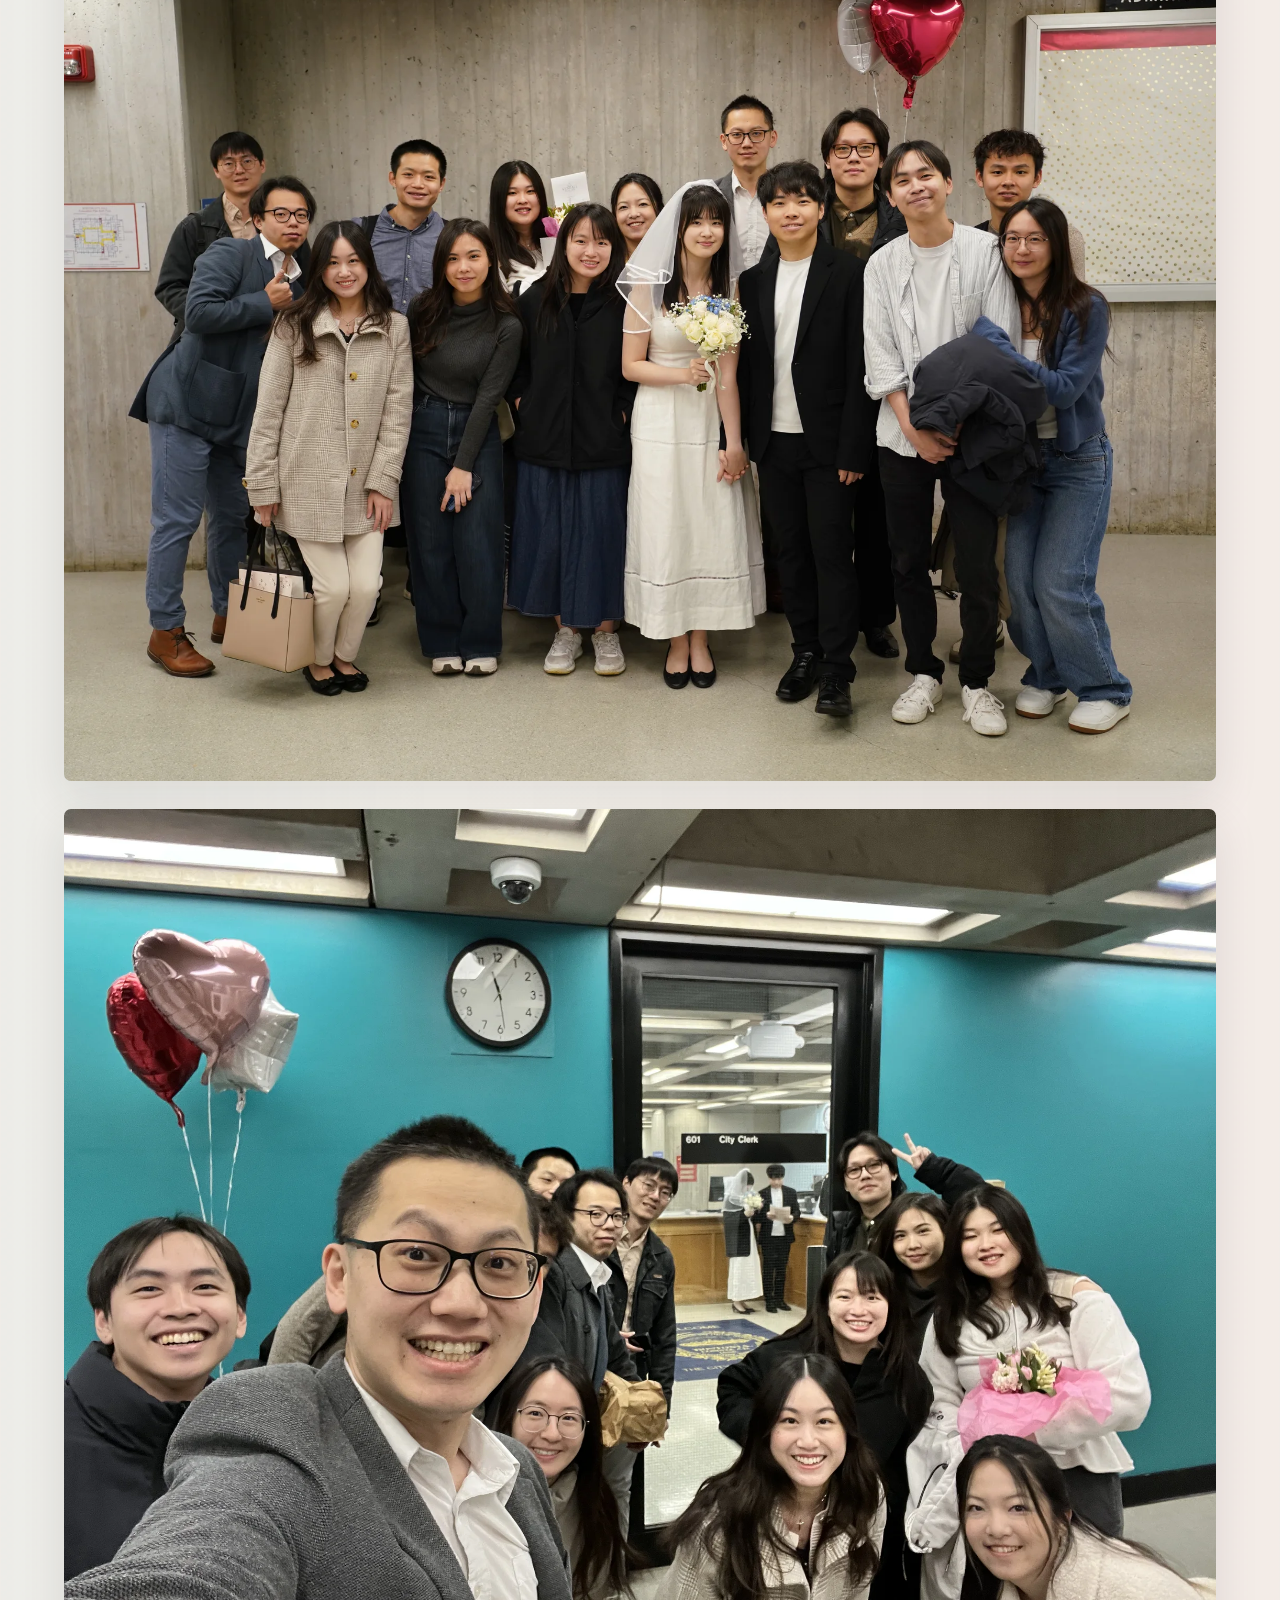
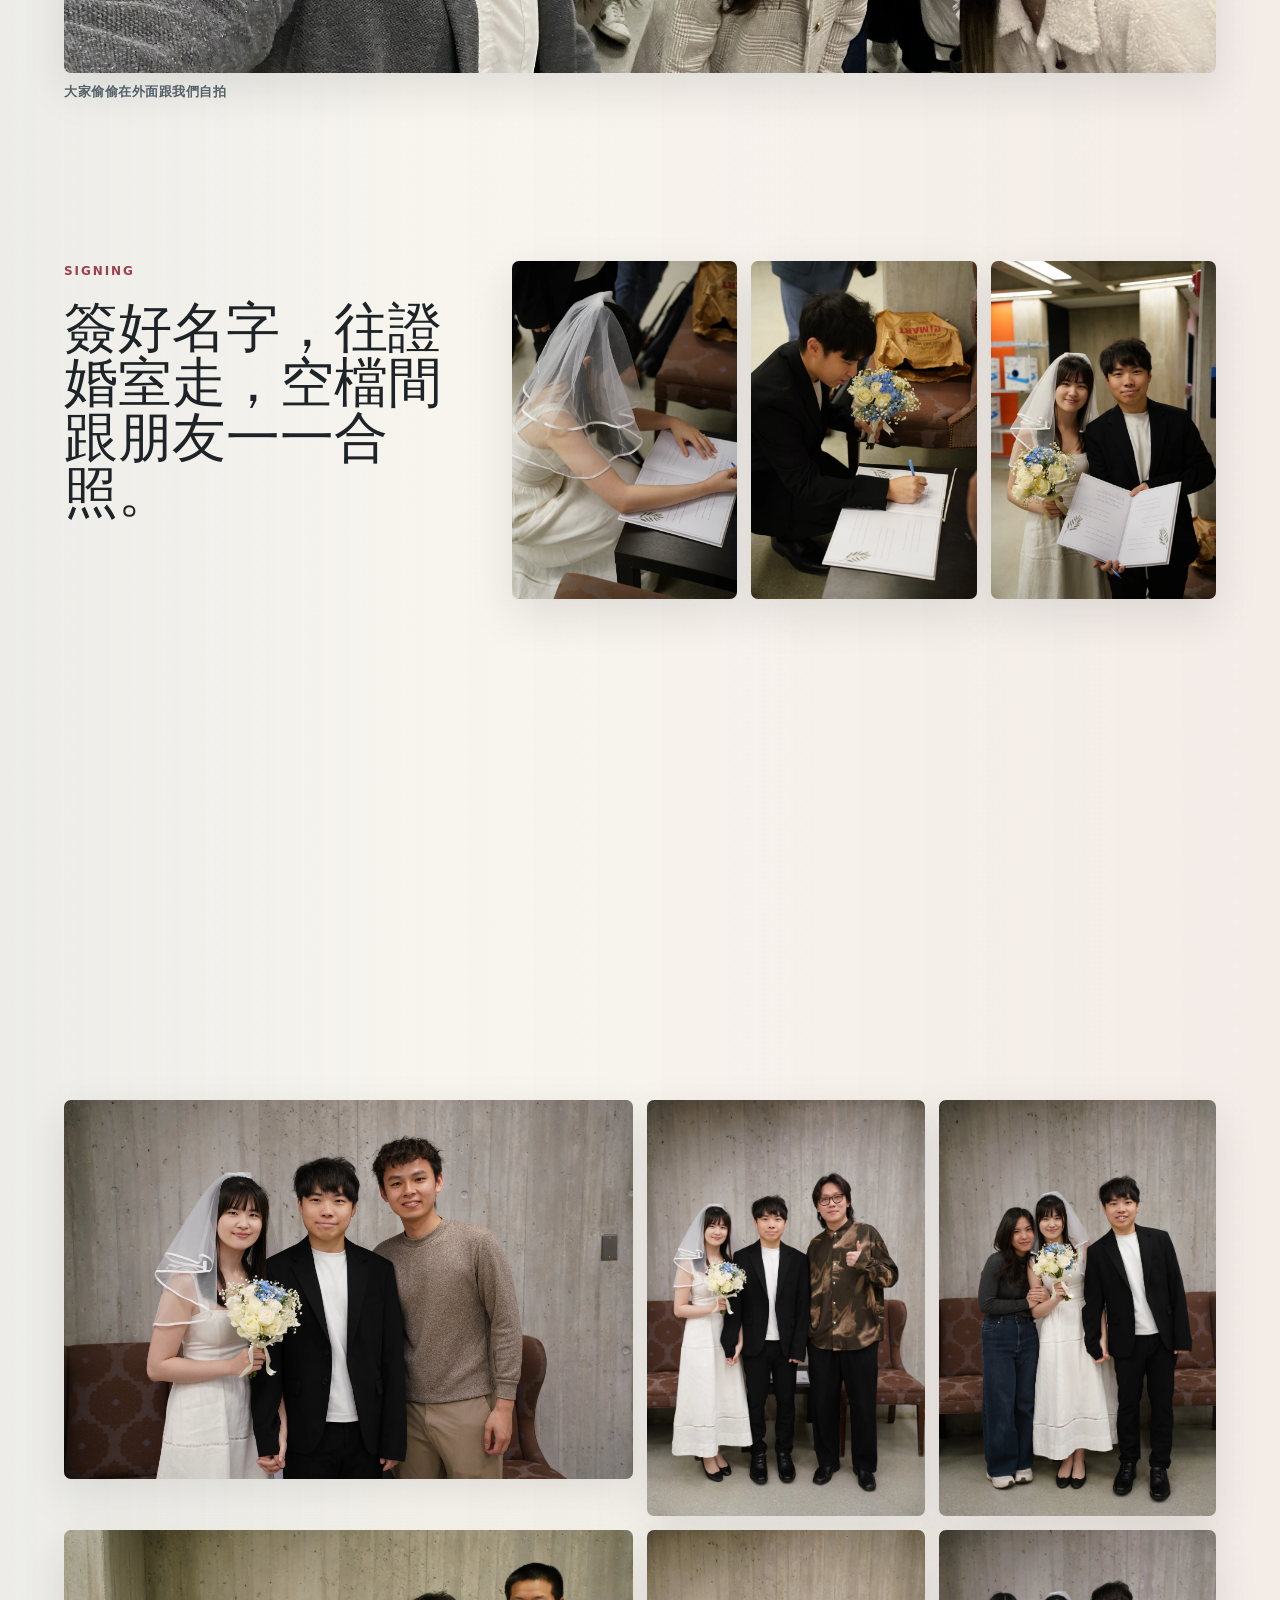
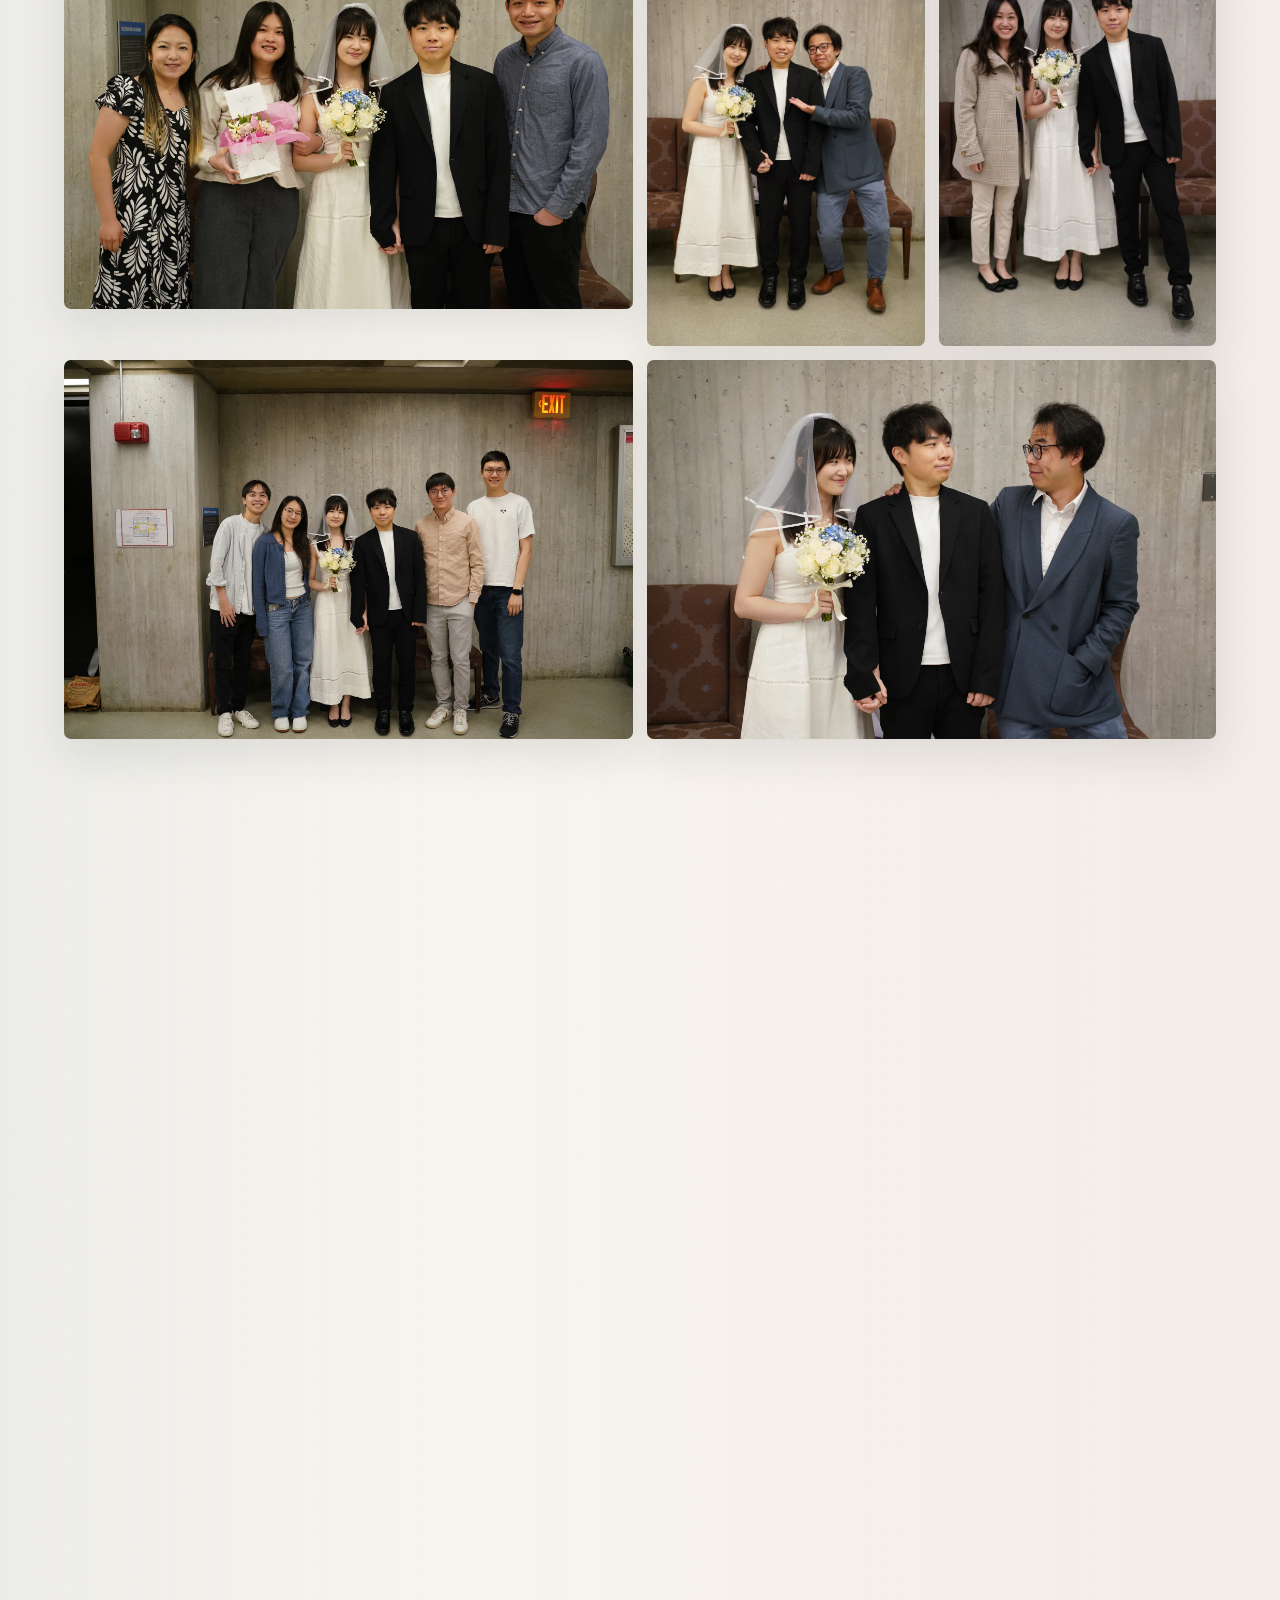
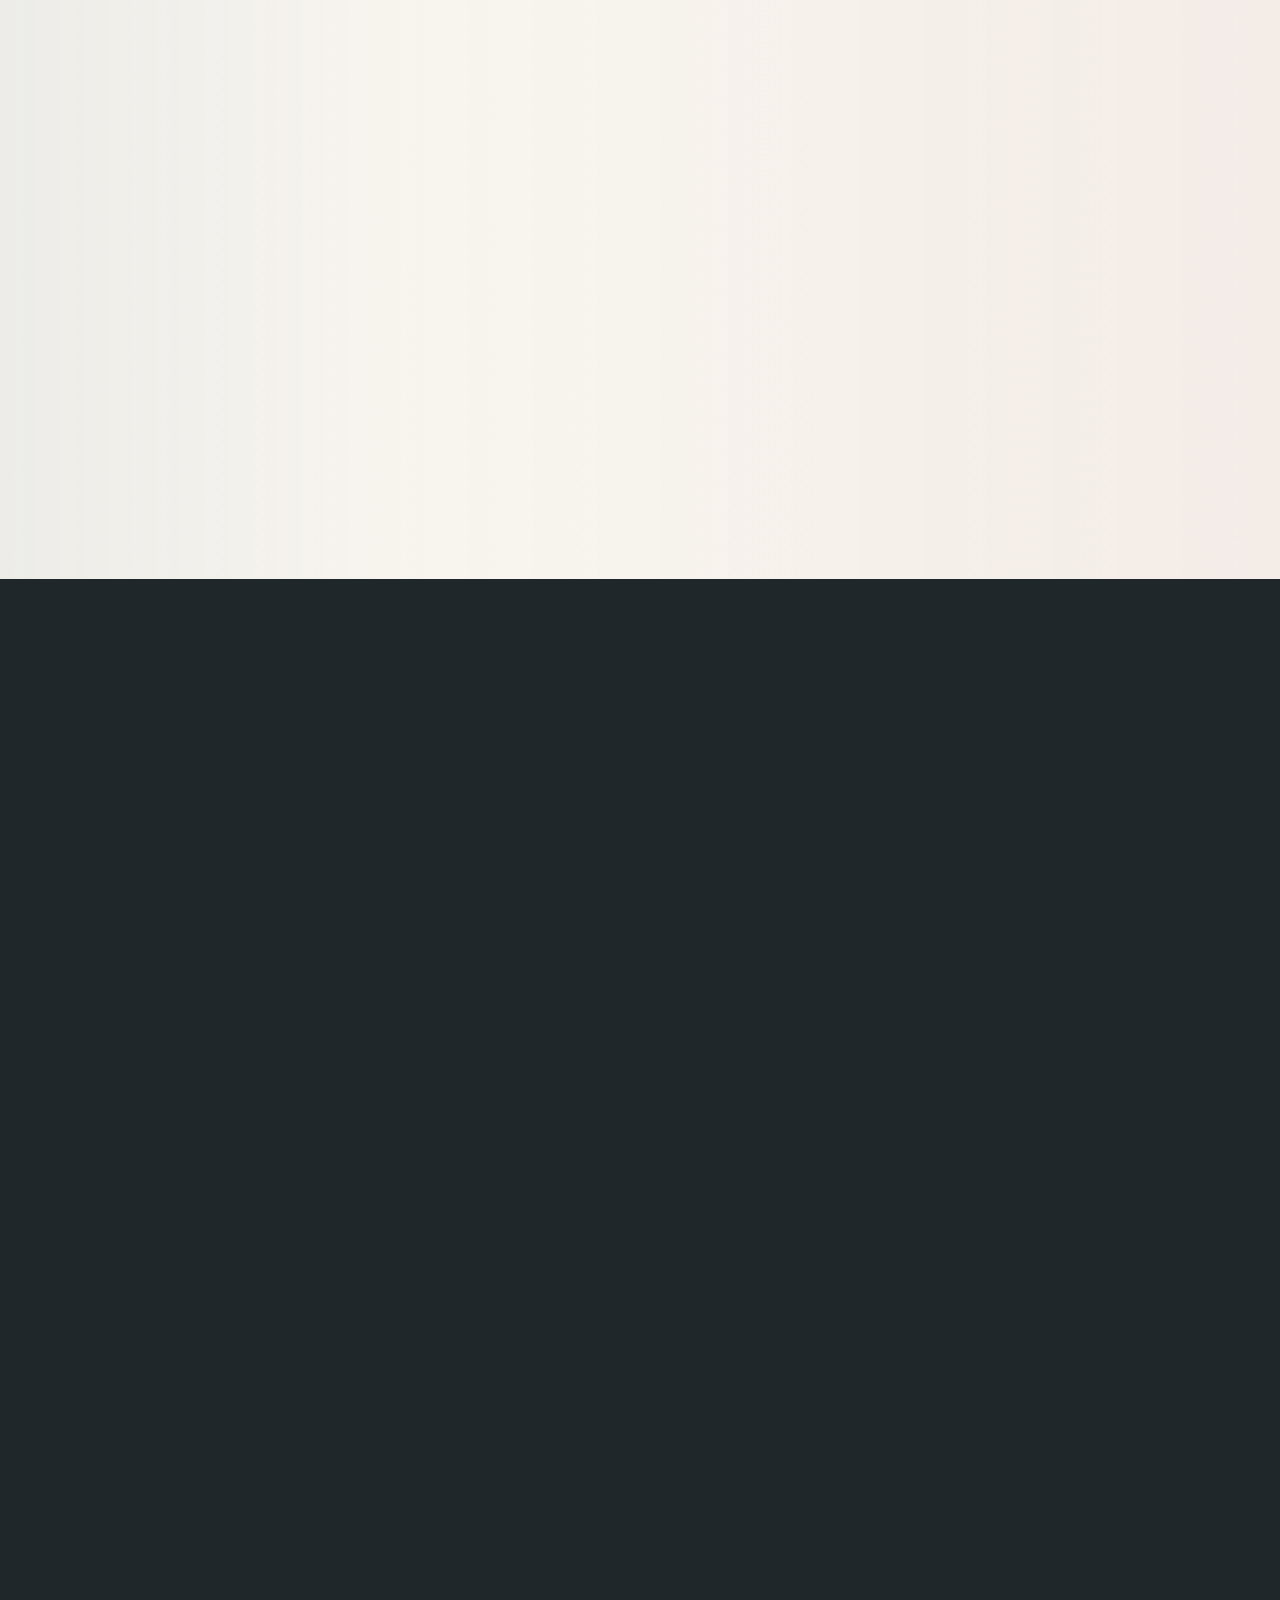
==== commit ccdb3230: "Update wedding story copy" ====
--- a/index.html
+++ b/index.html
@@ -73,7 +73,7 @@
           <h2 data-i18n="opening.title">那天早上，我們去登記結婚。</h2>
         </div>
         <p data-i18n="opening.body">
-          有一點下雨，也有一點冷。大家帶著花、氣球和相機，在市政廳裡外走來走去，最後一起把這件事記下來。
+          有一點下雨，也有一點冷。大家帶著花、氣球和相機，一起來到市政廳。
         </p>
       </section>
 
@@ -82,7 +82,7 @@
           <p class="section-label">01 · 09:21–09:58</p>
           <h2 data-i18n="morning.title">先從家裡出發。</h2>
           <p data-i18n="morning.body">
-            門口的氣球、車上的花束、下車時整理裙擺的手，都是那天早上的開始。
+            帶著氣球和花束，我們從家裡出發去結婚！
           </p>
         </div>
 
@@ -113,7 +113,7 @@
           <p class="section-label" data-i18n="arrival.label">Arriving downtown</p>
           <h2 data-i18n="arrival.title">到市中心了。</h2>
           <p data-i18n="arrival.body">
-            車門一開，紅磚、人行道、Faneuil Hall 和 City Hall 都慢慢進到照片裡。
+            車門一開，紅磚、人行道、Boston City Hall 映入眼簾。
           </p>
         </div>
         <div class="arrival-strip" aria-label="Arrival photo strip">
@@ -129,7 +129,7 @@
           <p class="section-label">02 · 09:50–10:10</p>
           <h2 data-i18n="city.title">在 City Hall 外面拍照。</h2>
           <p data-i18n="city.body">
-            還沒到證婚時間，我們先在廣場、樓梯和紅磚牆邊走走停停。那時候大家都還在適應這個突然變得很正式的早上。
+            還沒到證婚時間，我們先在廣場、樓梯和紅磚牆邊拍照。這個早晨開始變得很正式！
           </p>
         </div>
 
@@ -182,7 +182,7 @@
           <p class="section-label">03 · 10:20–10:44</p>
           <h2 data-i18n="waiting.title">先在辦公室裡等一下。</h2>
           <p data-i18n="waiting.body">
-            親友陸續到了，我們等叫號、簽文件，也在辦公室裡拍照、聊天，讓原本很日常的市政廳早上慢慢熱鬧起來。
+            親友陸續到了，我們等叫號、簽文件，也在辦公室裡拍照、聊天，市政廳因為我們變得熱鬧起來。
           </p>
         </div>
 
@@ -214,7 +214,7 @@
         <div class="phone-mini-roll reveal" aria-label="Phone photo roll">
           <div>
             <p class="section-label" data-i18n="phone.label">Selfies</p>
-            <h3 data-i18n="phone.title">自拍照</h3>
+            <h3 data-i18n="phone.title">在辦公室等待時的自拍</h3>
           </div>
           <div class="phone-strip">
             <img src="./assets/photos/phone-selfie-smile.webp" alt="A smiling phone selfie of the couple">
@@ -239,7 +239,7 @@
       <section class="signature-band">
         <div class="signature-copy reveal">
           <p class="section-label" data-i18n="signing.label">Signing</p>
-          <h2 data-i18n="signing.title">簽好名字，往證婚室走。</h2>
+          <h2 data-i18n="signing.title">簽好名字，往證婚室走，空檔間跟朋友一一合照。</h2>
         </div>
         <div class="signature-grid">
           <figure class="photo reveal">
@@ -302,7 +302,7 @@
           <p class="section-label">04 · 10:46–10:58</p>
           <h2 data-i18n="ceremony.title">證婚開始。</h2>
           <p data-i18n="ceremony.body">
-            房間不大，大家站得很近。宣讀誓詞、交換戒指時，旁邊一直有人拍照、笑、起鬨，熱鬧得剛剛好。
+            房間不大，大家站得很近。宣讀誓詞、交換戒指、大家專心的拍照錄影紀錄。
           </p>
         </div>
 
@@ -376,7 +376,7 @@
           <p class="section-label">06 · 11:15–12:17</p>
           <h2 data-i18n="outside.title">回到市政廳外面。</h2>
           <p data-i18n="outside.body">
-            拍完朋友和家人的合照後，剛好遇到波士頓警察摩托車隊，熱情地加入一起拍照的行列。
+            出來市政廳外拍完大合照後，剛好遇到波士頓警察摩托車隊，他們也熱情地加入一起拍照的行列。
           </p>
         </div>
 
@@ -398,10 +398,6 @@
 
         <figure class="police-feature reveal">
           <img src="./assets/photos/police-full.webp" alt="The couple standing with Boston Police officers and motorcycles">
-          <figcaption>
-            <span>Boston Police cameo</span>
-            <strong data-i18n="outside.police">這張很意外，也很值得留下。</strong>
-          </figcaption>
         </figure>
 
         <figure class="photo police-detail reveal">
@@ -412,7 +408,7 @@
       <section class="ending reveal">
         <p class="section-label">April 3, 2026</p>
         <h2>Yung-Sung & Yi-Ling</h2>
-        <p data-i18n="ending.body">那天最珍貴的，不只是我們簽下名字，而是你們都在。謝謝大家陪我們走完這個早上，我們會永遠記得這一天！</p>
+        <p data-i18n="ending.body">那天最珍貴的，不只是我們簽下名字拿到證書，而是你們都在，我們會永遠記得這一天！</p>
         <div class="footer-note">
           <p data-i18n="footer.photo">攝影: Heng-Jui Chang</p>
           <p data-i18n="footer.driver">司機 &amp; 助理: Ed Chen</p>
--- a/styles.css
+++ b/styles.css
@@ -553,16 +553,24 @@
   margin-top: 30px;
 }
 
+.captioned-wide {
+  overflow: visible;
+  aspect-ratio: auto;
+  background: transparent;
+  box-shadow: none;
+}
+
+.captioned-wide img {
+  height: auto;
+  aspect-ratio: 4 / 3;
+  border-radius: 7px;
+  box-shadow: var(--soft-shadow);
+}
+
 .captioned-wide figcaption {
-  position: absolute;
-  left: 28px;
-  bottom: 24px;
-  padding: 12px 16px;
-  border-left: 3px solid var(--rose);
-  color: #fffdf8;
-  background: rgba(13, 18, 20, 0.54);
-  backdrop-filter: blur(12px);
-  font-size: 14px;
+  margin-top: 10px;
+  color: var(--soft-ink);
+  font-size: 13px;
   font-weight: 700;
   letter-spacing: 0.04em;
 }
@@ -730,10 +738,8 @@
   position: relative;
   width: min(1240px, 100%);
   margin: 34px auto;
-  overflow: hidden;
-  border-radius: 7px;
-  background: #0f1518;
-  box-shadow: var(--shadow);
+  overflow: visible;
+  background: transparent;
 }
 
 .police-feature img {
@@ -741,40 +747,13 @@
   height: auto;
   aspect-ratio: 3 / 2;
   object-fit: cover;
-}
-
-.police-feature figcaption {
-  position: absolute;
-  right: 34px;
-  bottom: 30px;
-  width: min(380px, 32vw);
-  padding: 22px 24px;
-  border-left: 4px solid var(--rose);
-  color: #fffdf8;
-  background: rgba(13, 18, 20, 0.62);
-  backdrop-filter: blur(14px);
-}
-
-.police-feature span {
-  display: block;
-  margin-bottom: 9px;
-  color: #b8d5ef;
-  font-size: 12px;
-  font-weight: 700;
-  letter-spacing: 0.14em;
-  text-transform: uppercase;
-}
-
-.police-feature strong {
-  font-family: Georgia, "Times New Roman", serif;
-  font-size: 28px;
-  font-weight: 400;
-  line-height: 1.15;
+  border-radius: 7px;
+  box-shadow: var(--shadow);
 }
 
 .police-detail {
-  width: min(980px, 86%);
-  margin: 22px auto 0;
+  width: min(1240px, 100%);
+  margin: 34px auto 0;
   aspect-ratio: 3 / 2;
 }
 
@@ -926,15 +905,24 @@
   .outside-triptych {
     grid-template-columns: 1fr 1fr;
   }
+
+  .proof-copy {
+    position: static;
+  }
+
 }
 
 .lightbox {
   position: fixed;
   z-index: 80;
   inset: 0;
+  width: 100vw;
+  height: 100dvh;
+  max-width: 100vw;
   display: grid;
   place-items: center;
-  padding: 38px;
+  overflow: hidden;
+  padding: clamp(16px, 4vw, 38px);
   background: rgba(14, 18, 20, 0.86);
   opacity: 0;
   pointer-events: none;
@@ -947,10 +935,11 @@
 }
 
 .lightbox img {
-  max-width: min(94vw, 1500px);
-  max-height: 90vh;
+  max-width: min(100%, 1500px);
+  max-height: calc(100dvh - 96px);
   width: auto;
   height: auto;
+  object-fit: contain;
   border-radius: 7px;
   box-shadow: 0 30px 90px rgba(0, 0, 0, 0.42);
   cursor: zoom-out;
@@ -975,6 +964,22 @@
   overflow: hidden;
 }
 
+@media (max-width: 900px) {
+  .lightbox {
+    padding: 16px;
+  }
+
+  .lightbox img {
+    max-width: calc(100vw - 32px);
+    max-height: calc(100dvh - 86px);
+  }
+
+  .lightbox-close {
+    top: 14px;
+    right: 14px;
+  }
+}
+
 @media (prefers-reduced-motion: reduce) {
   *,
   *::before,
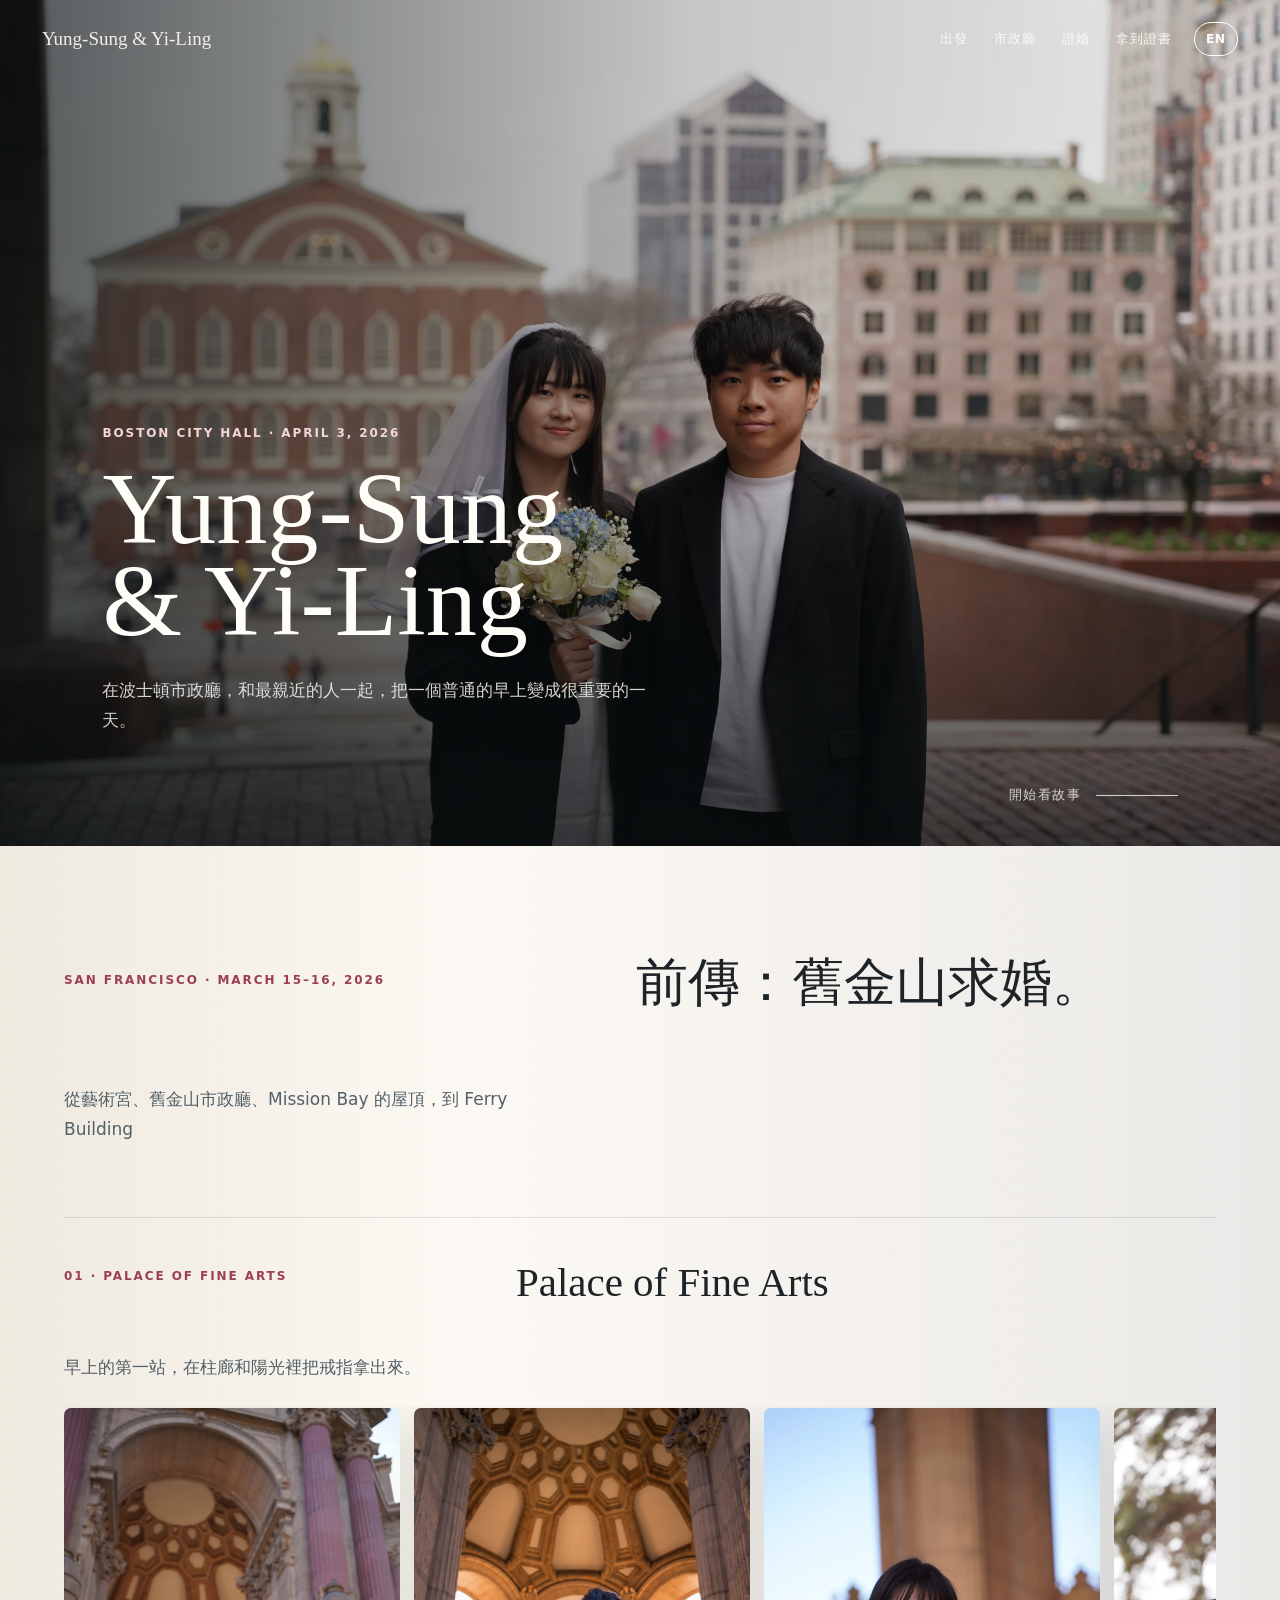
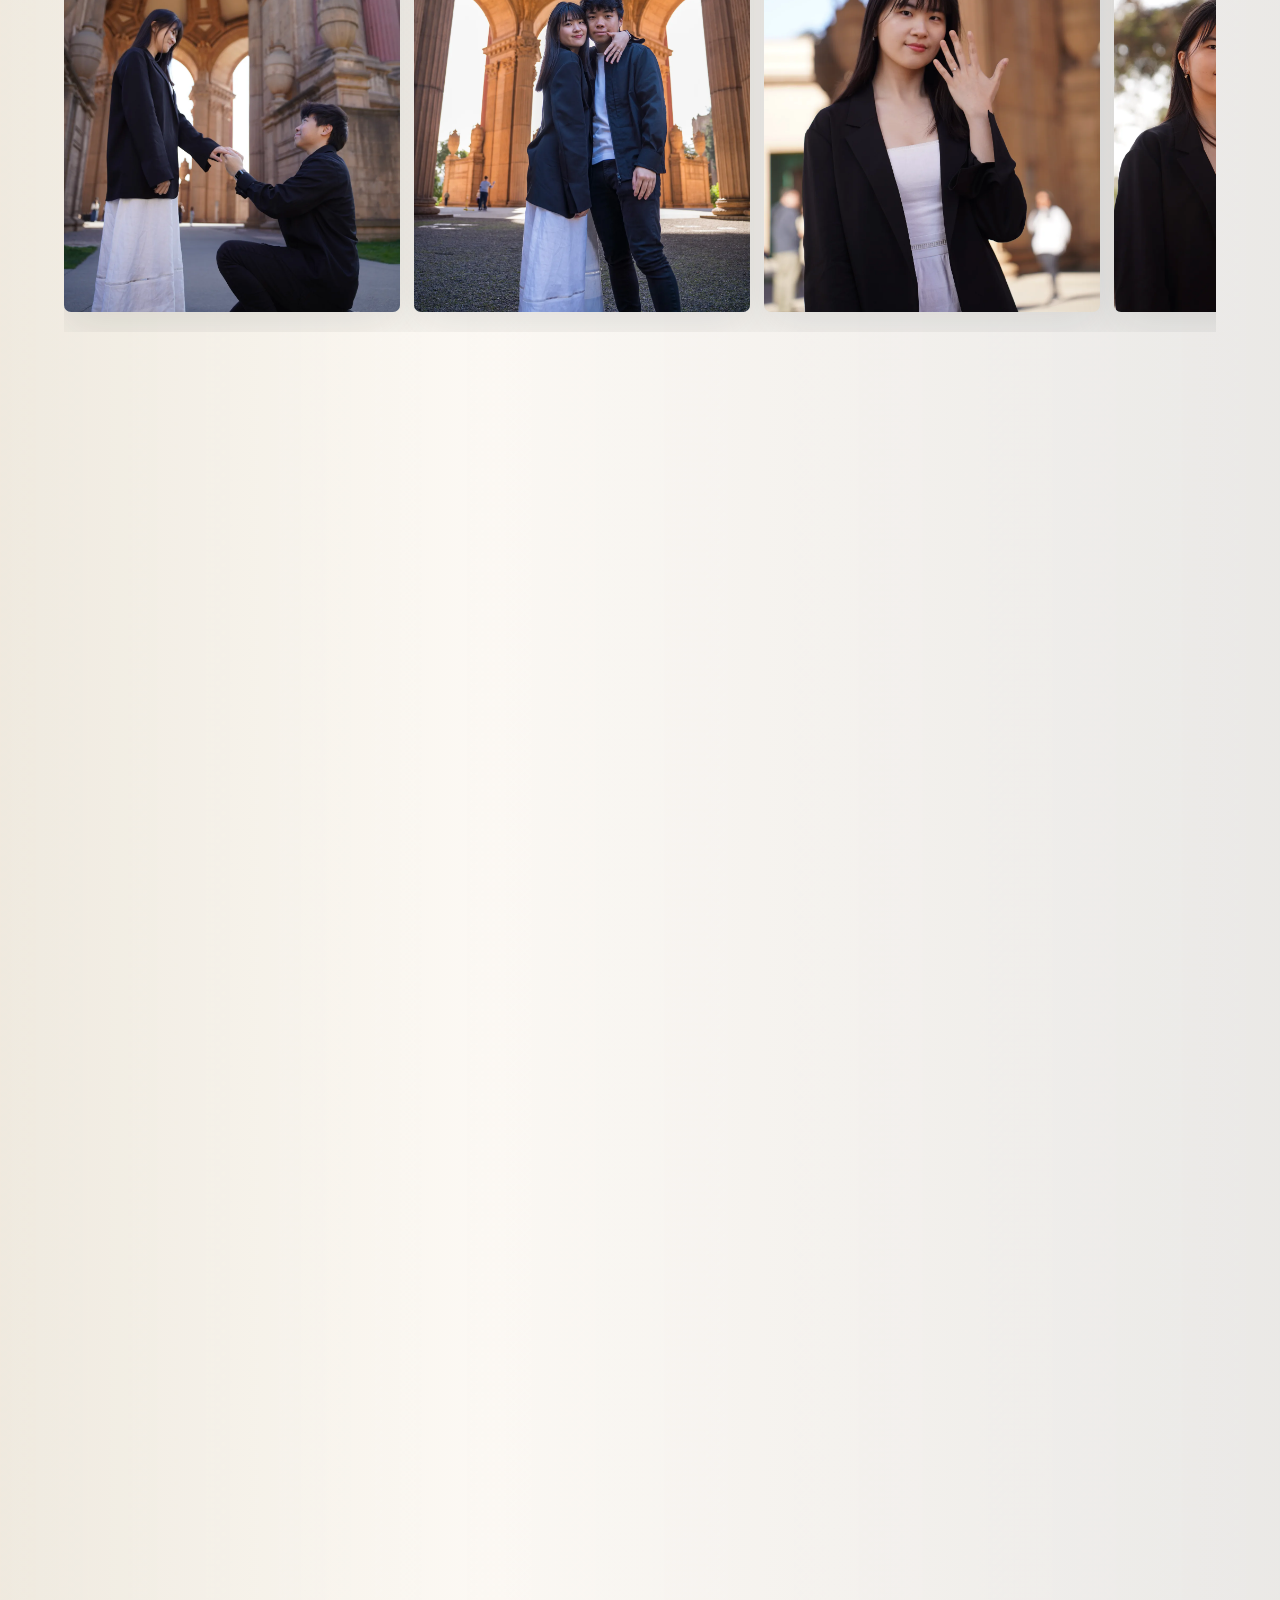
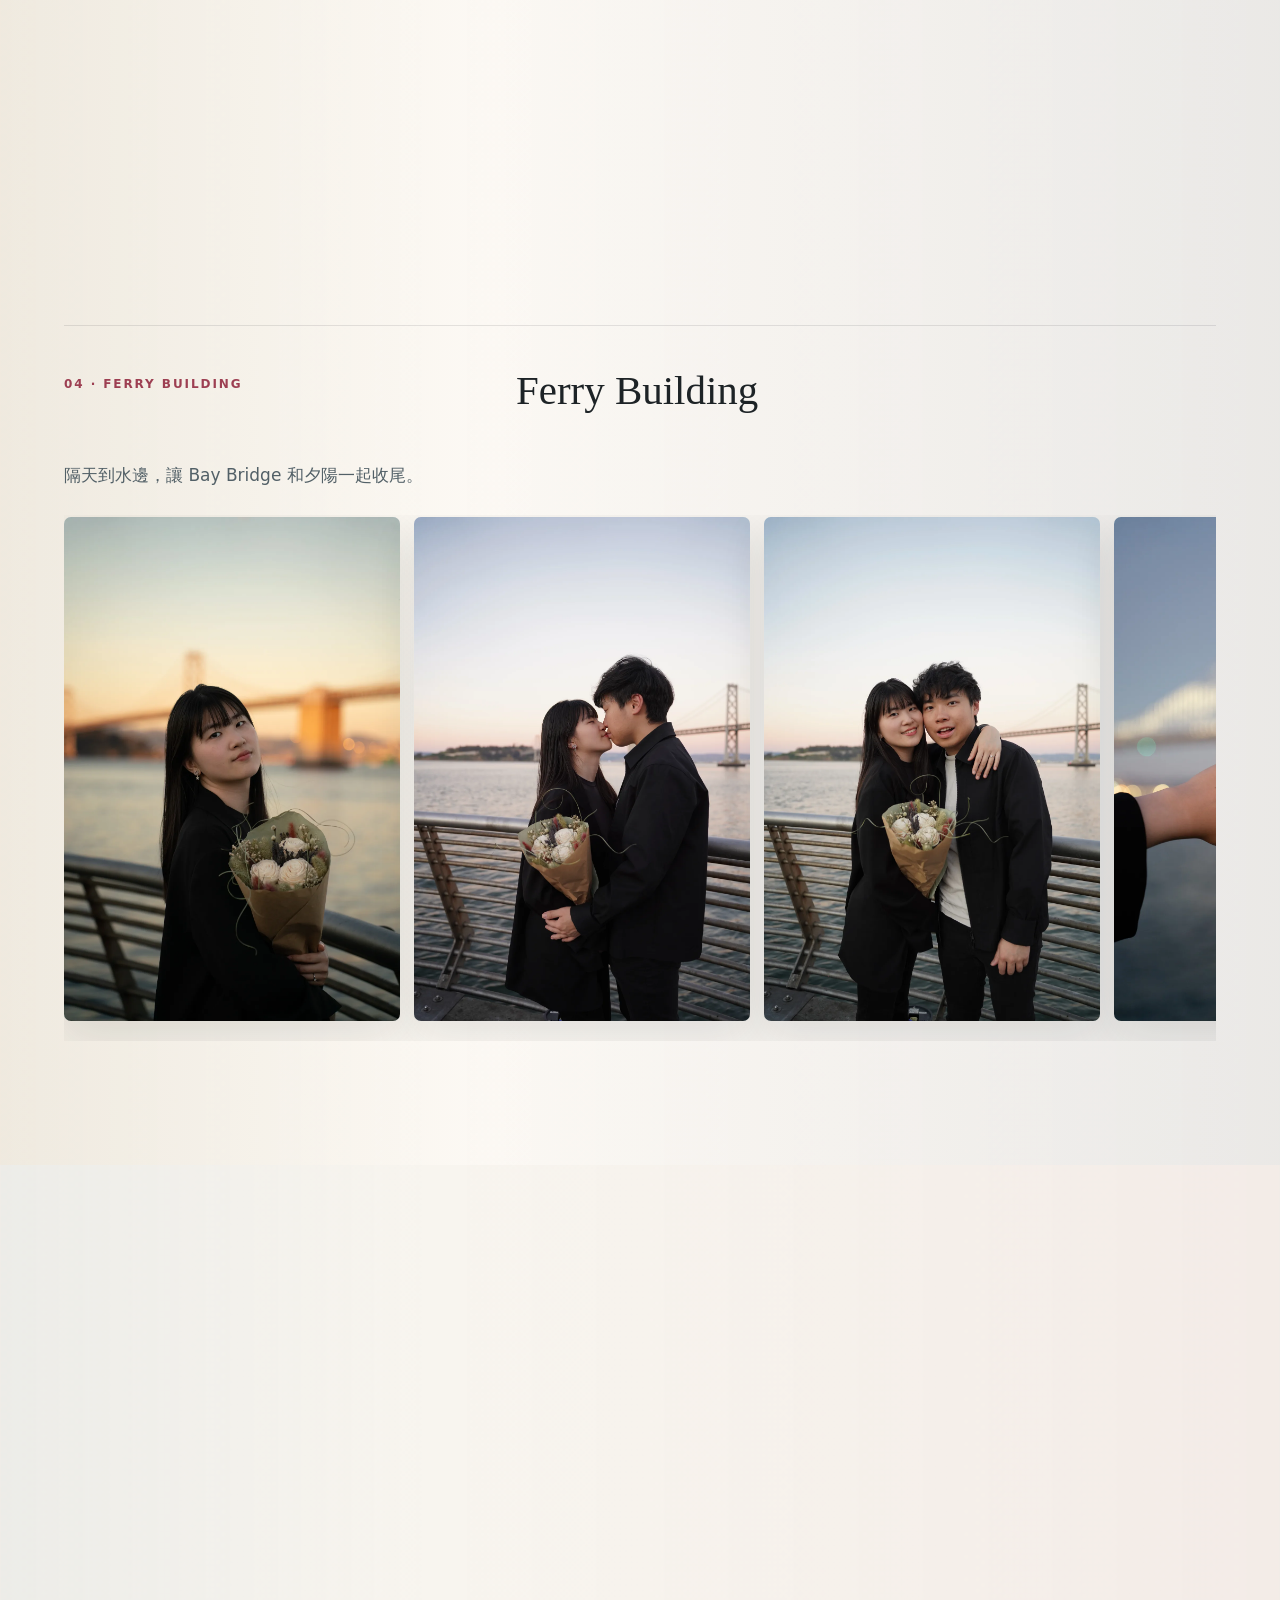
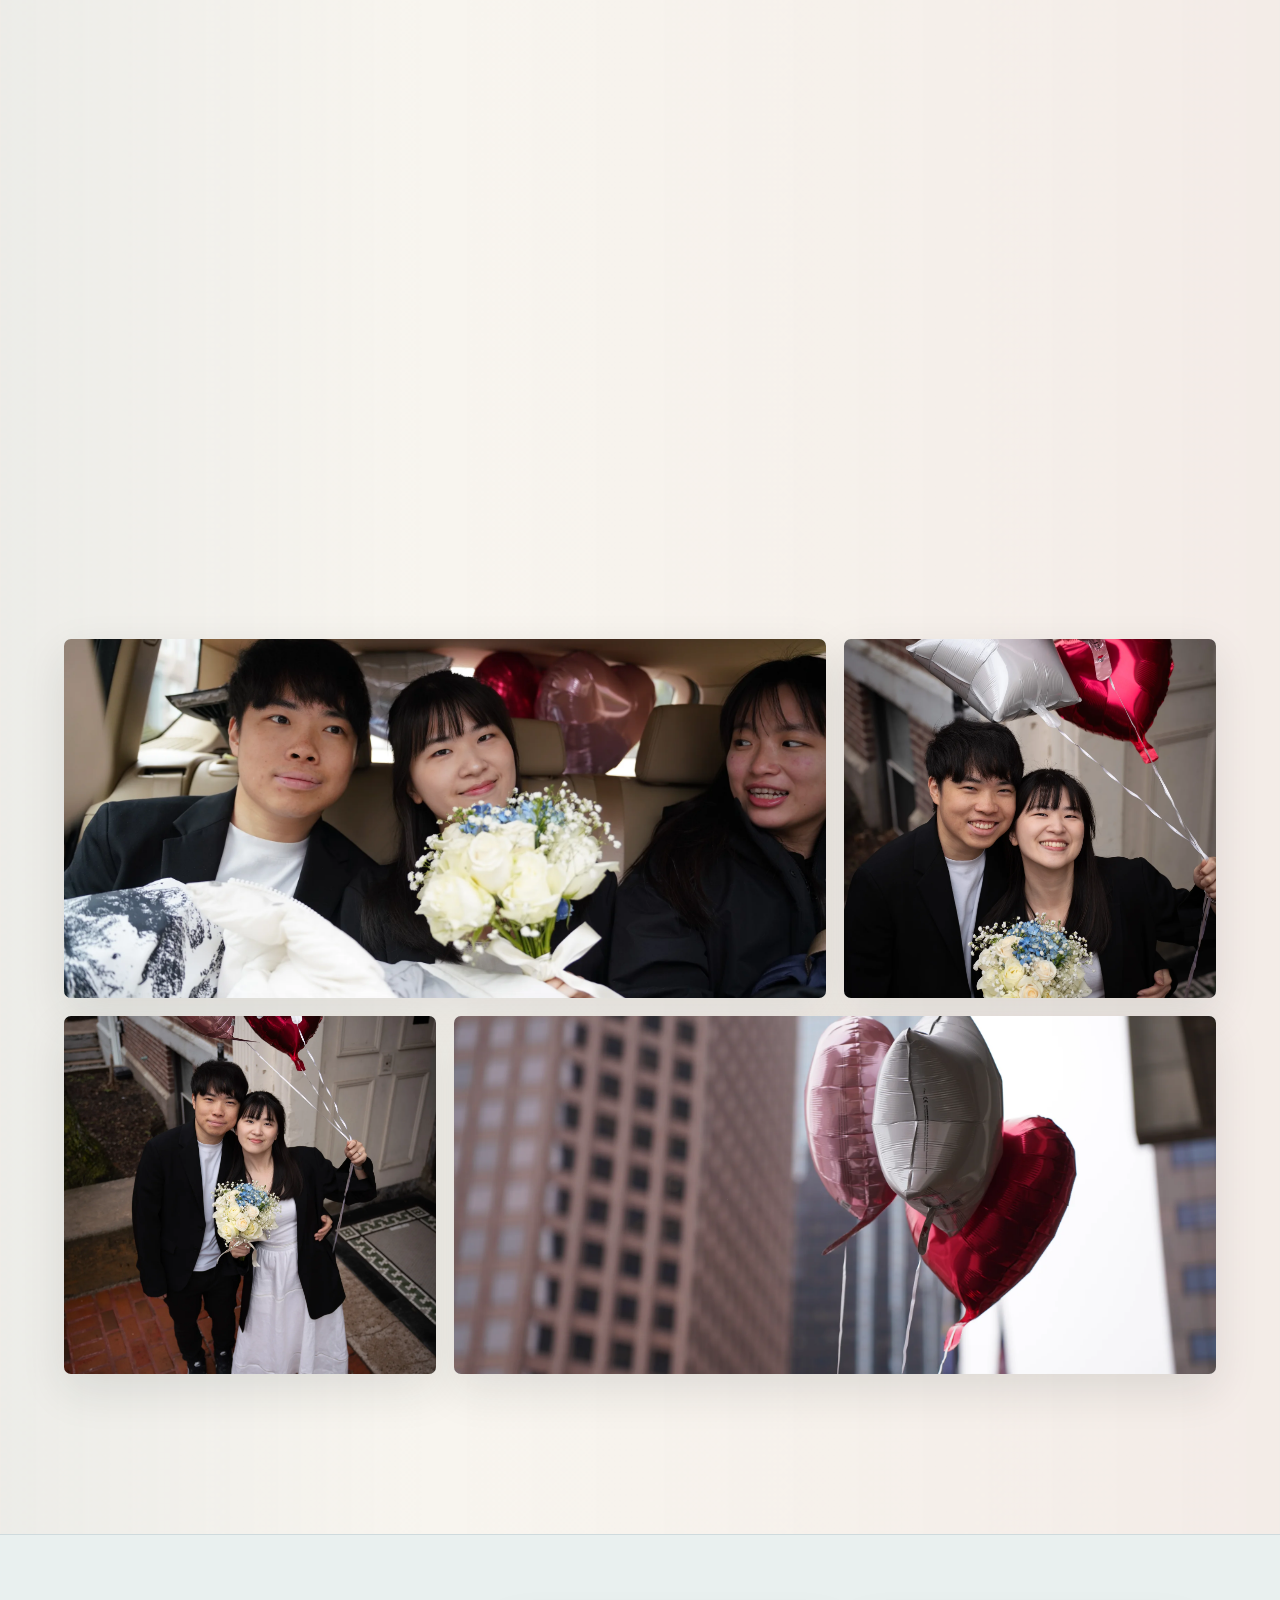
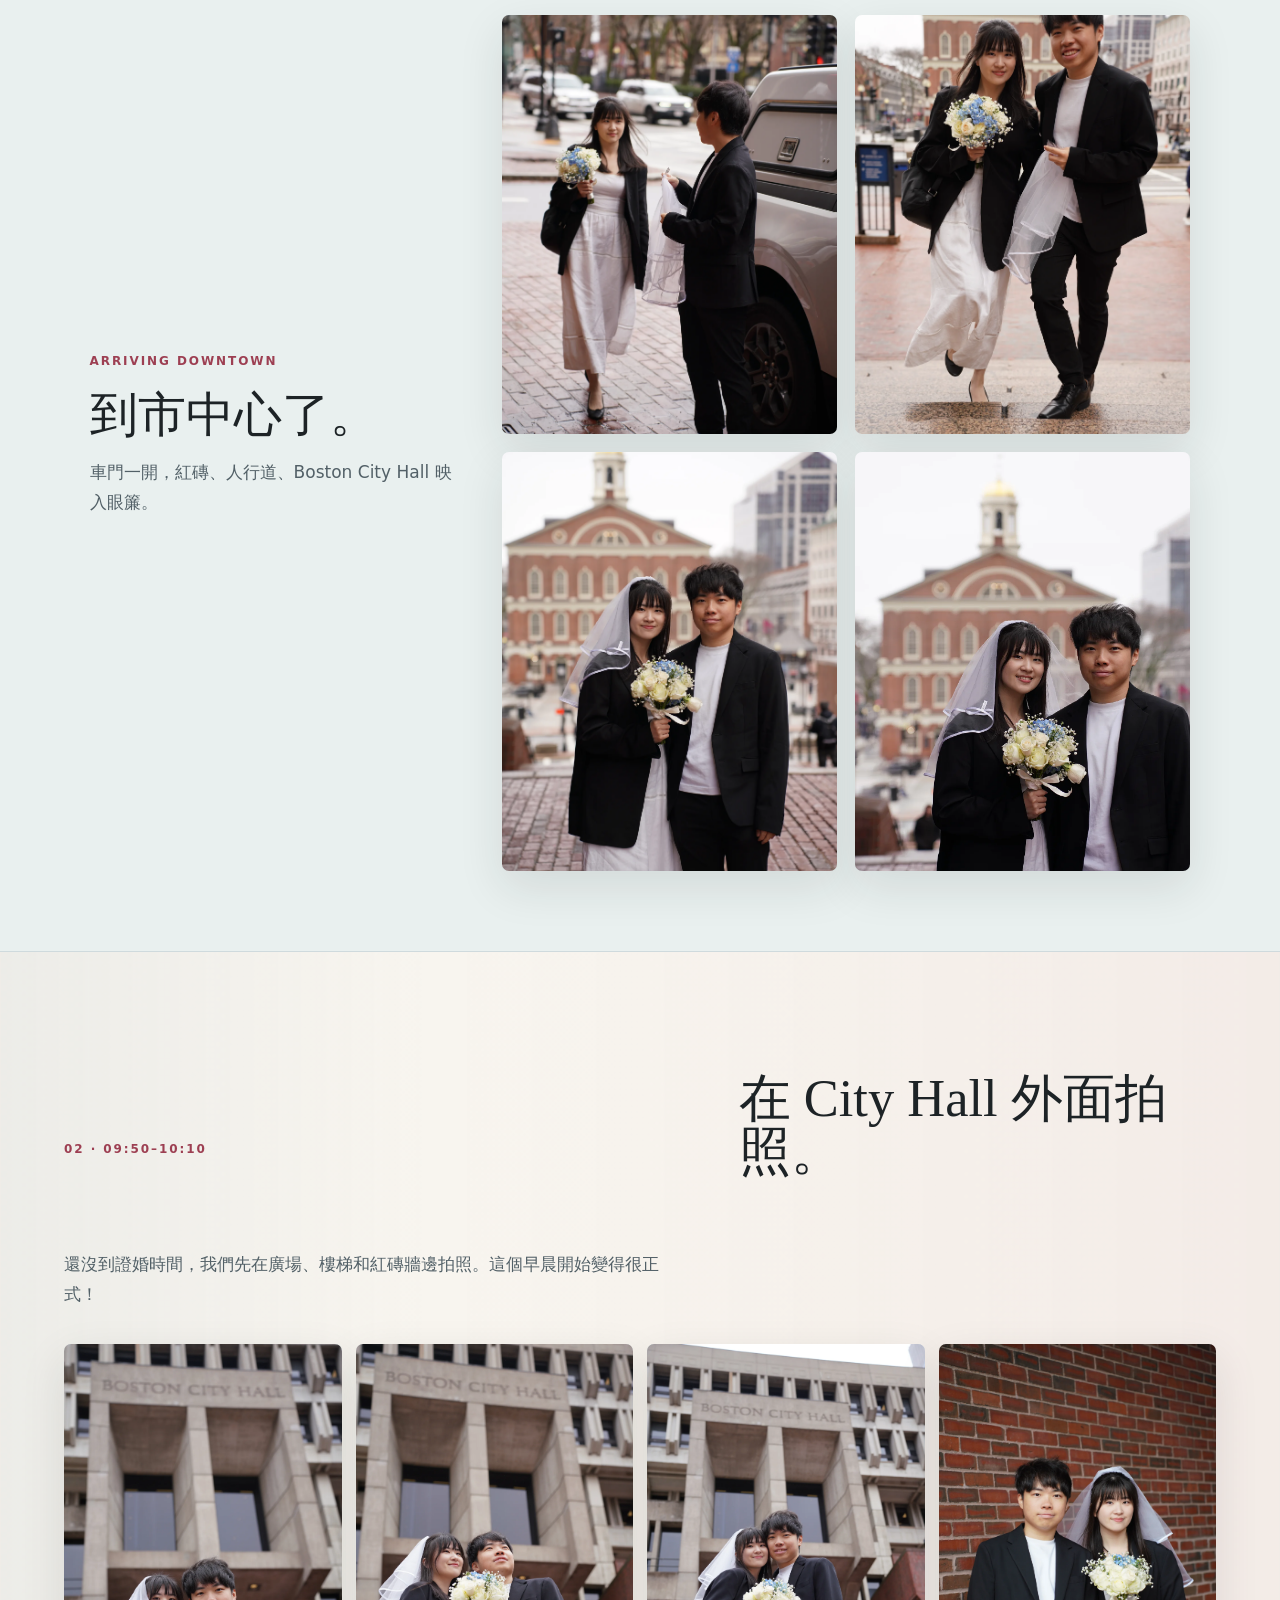
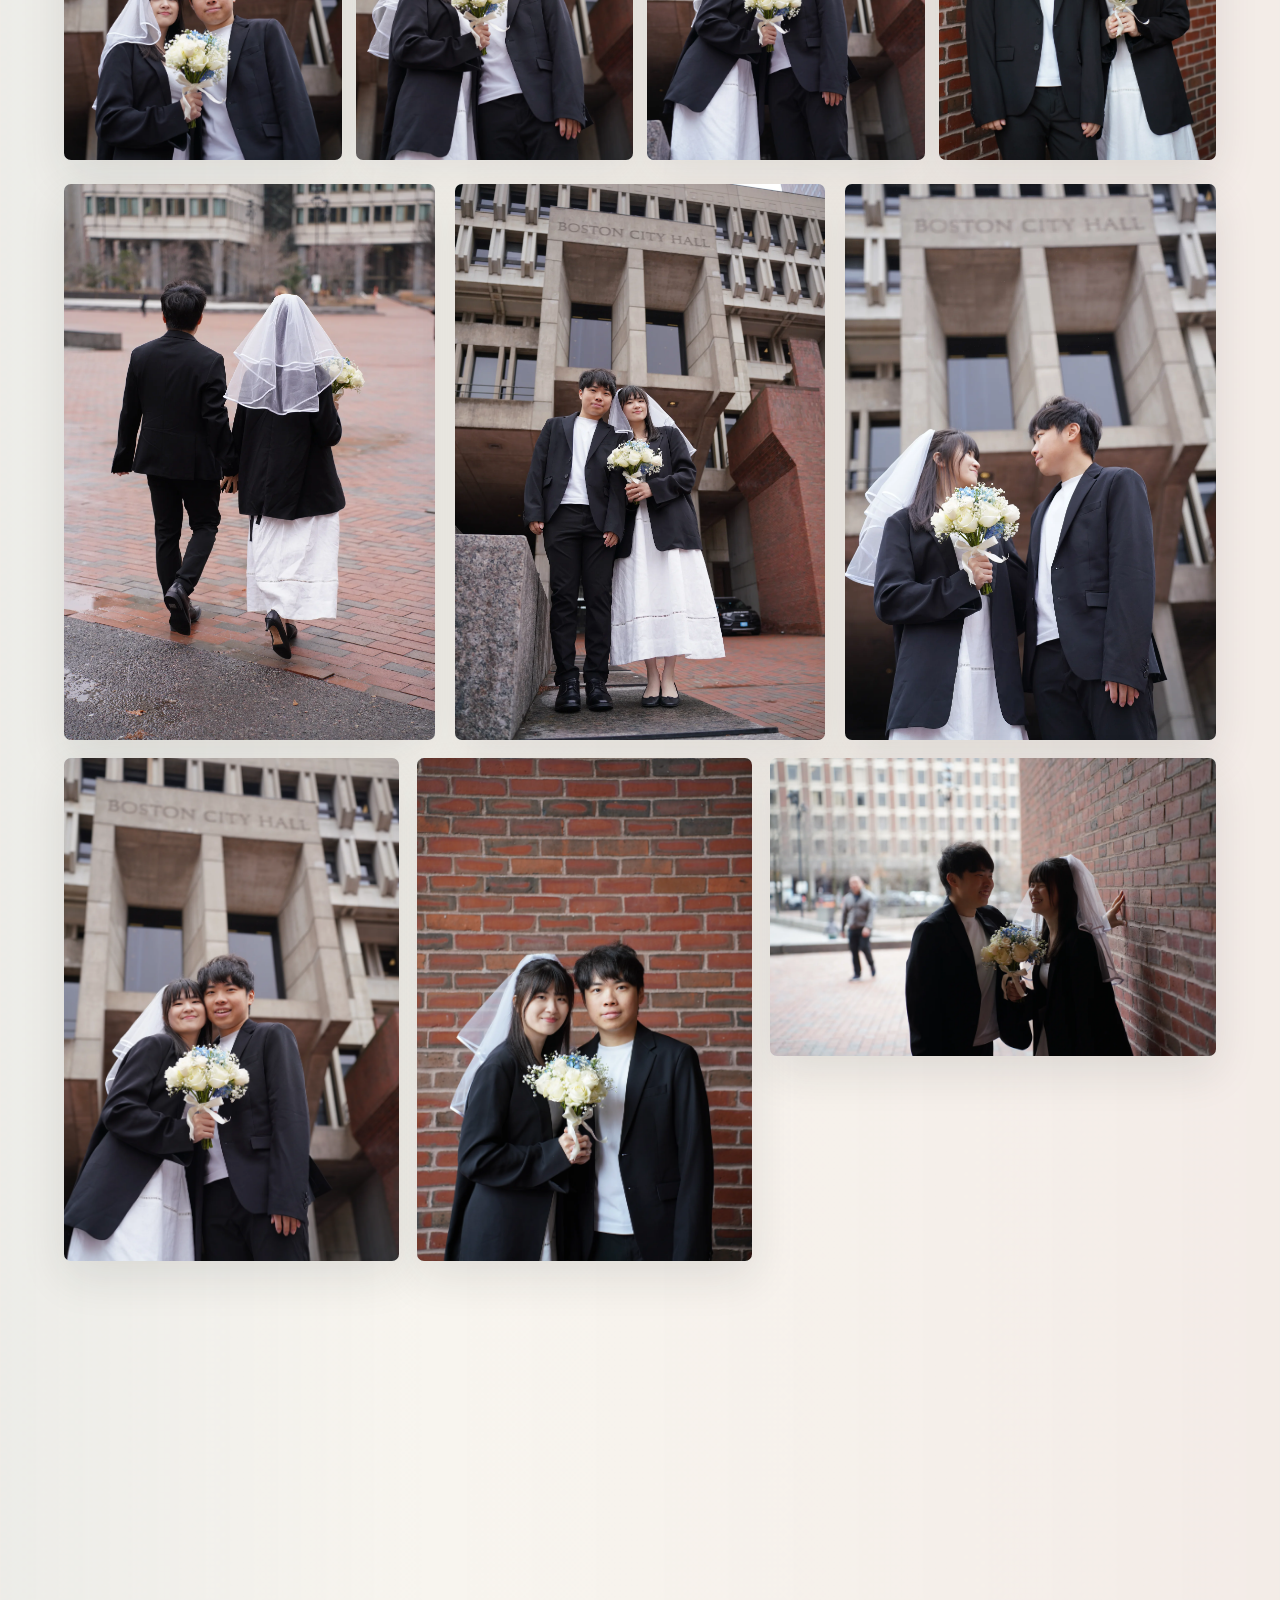
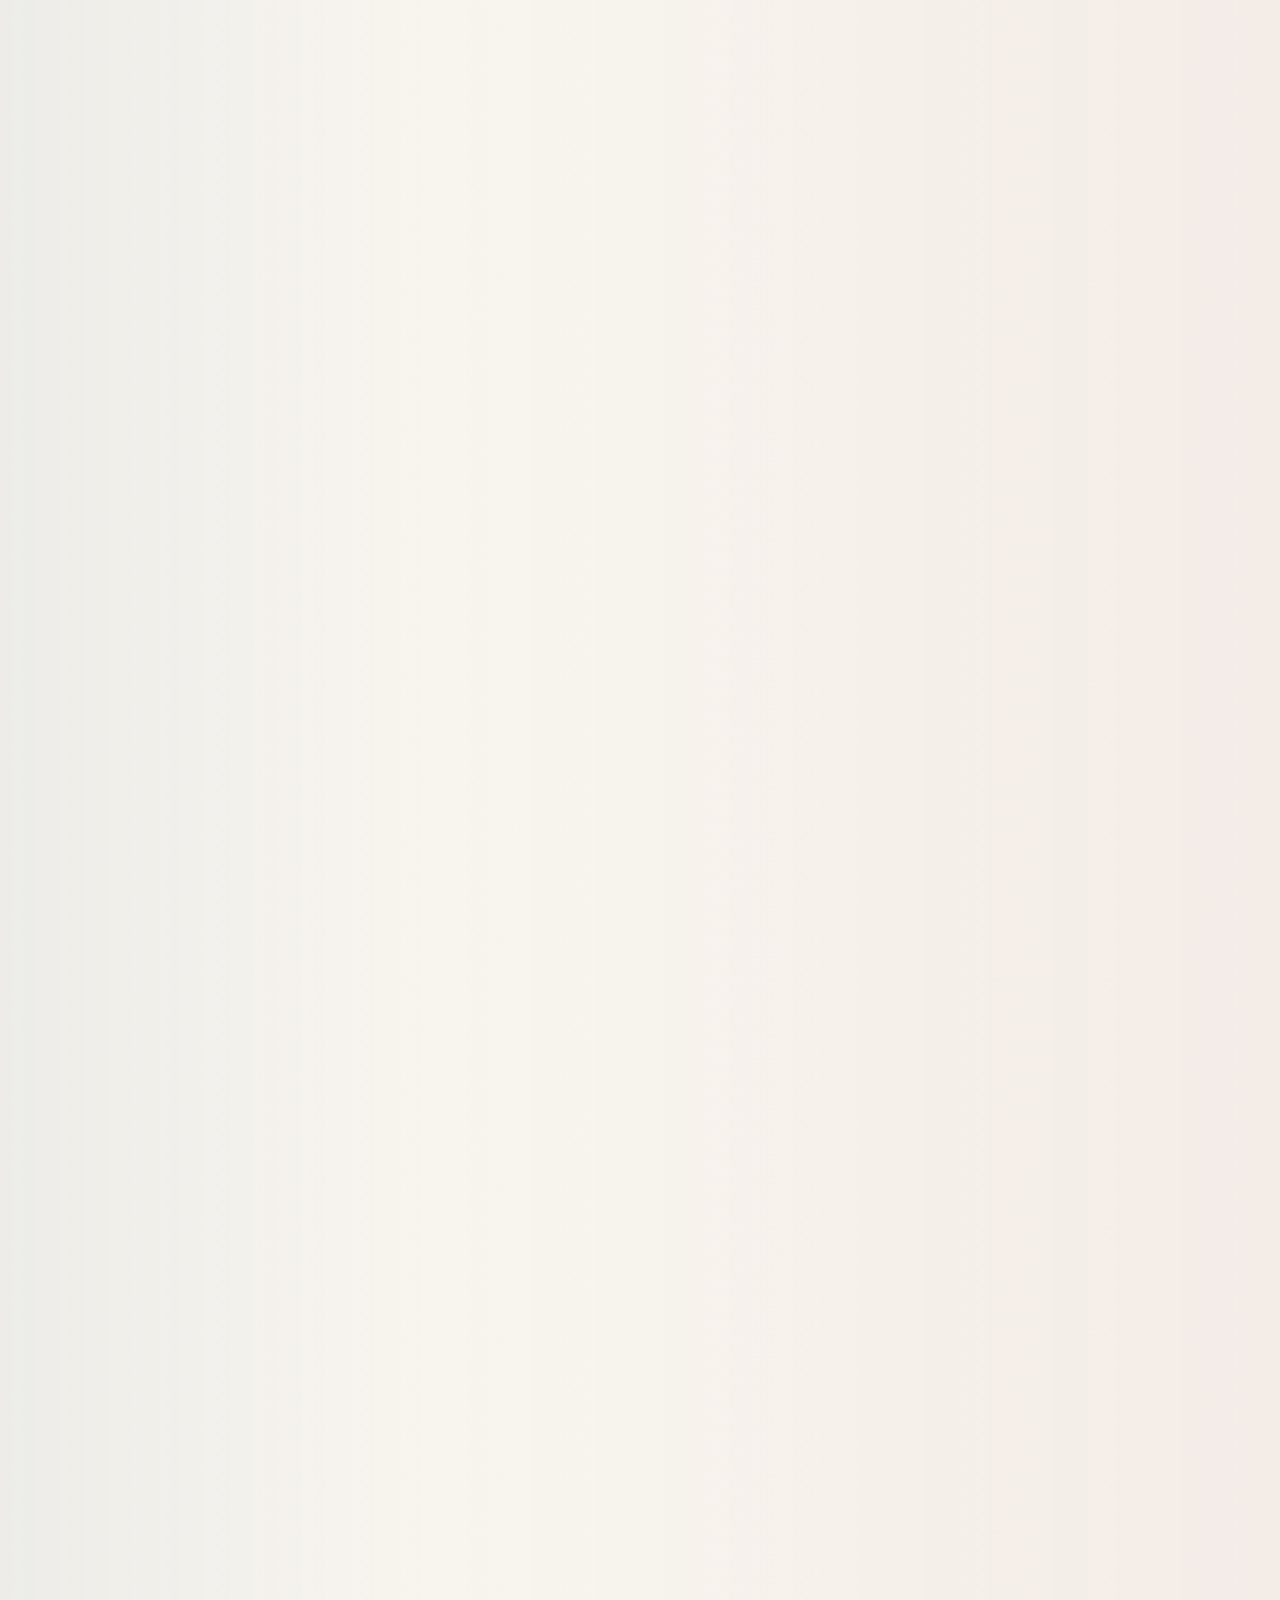
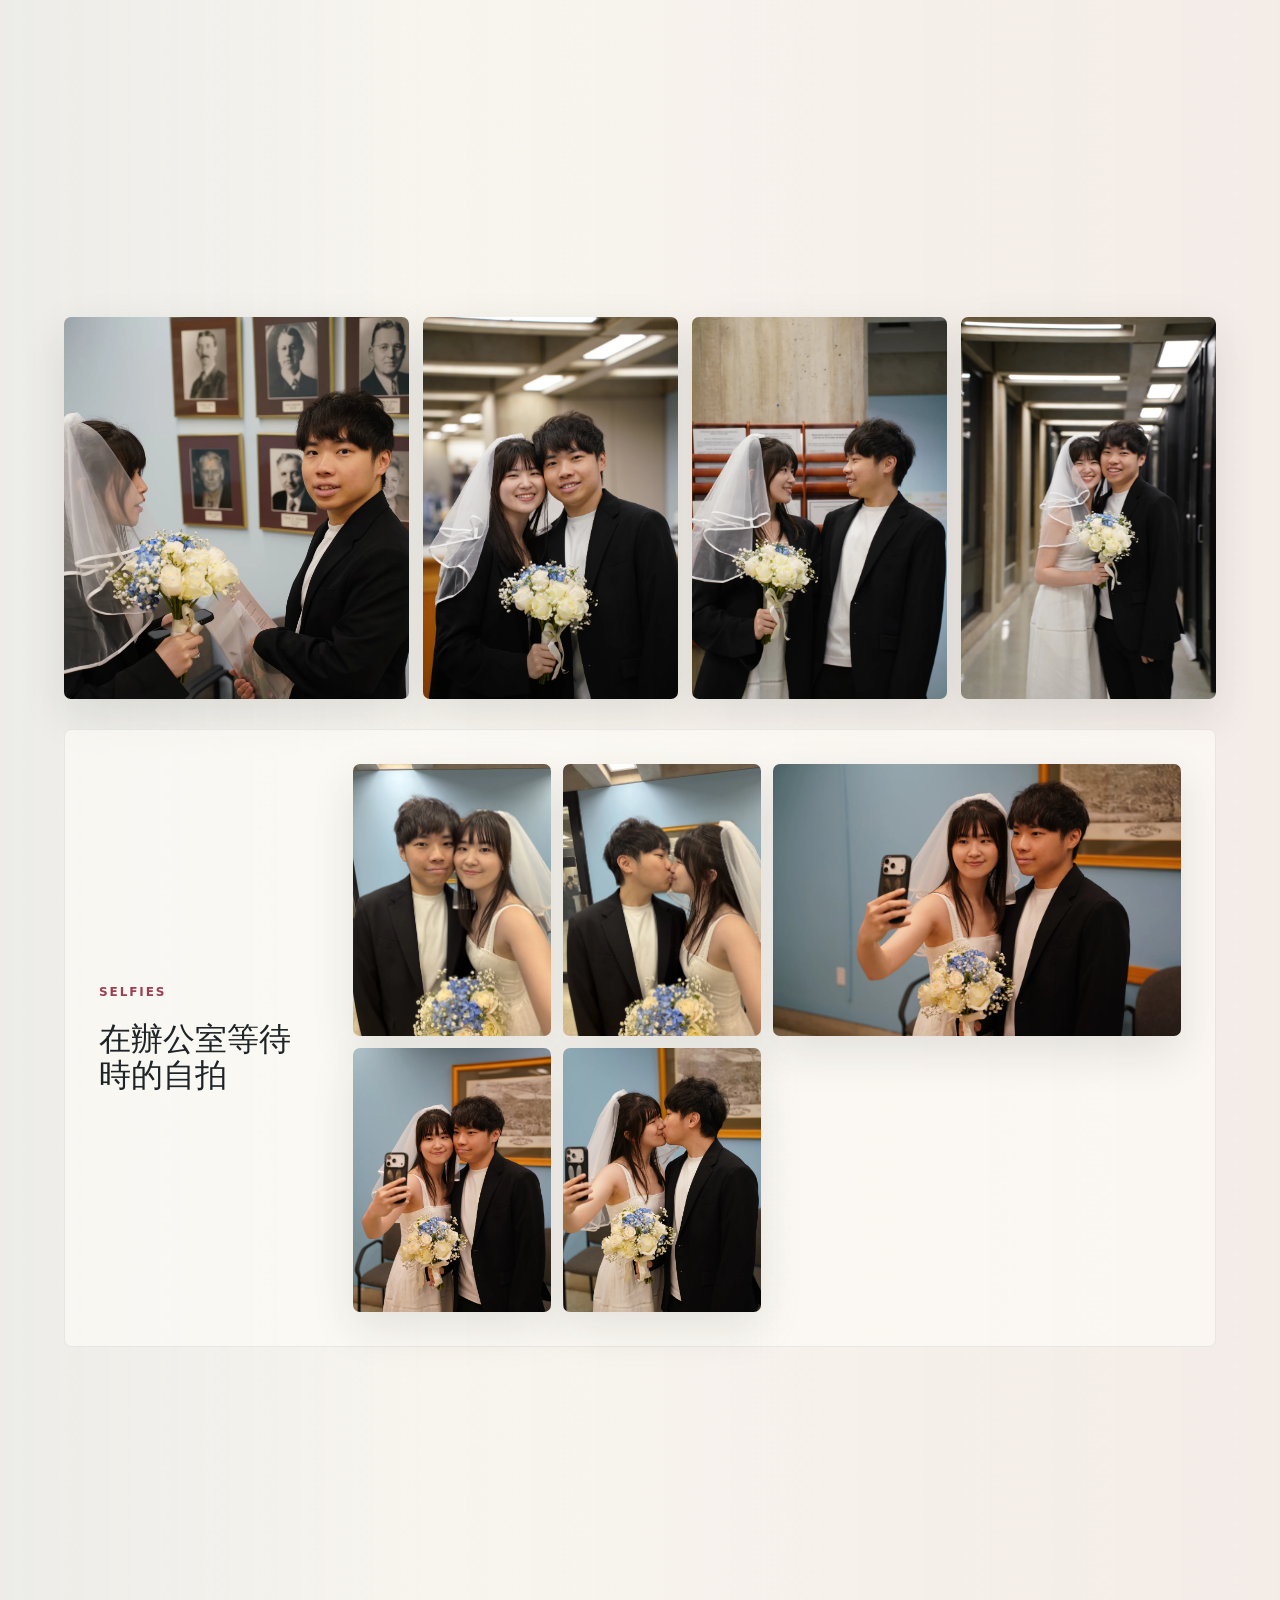
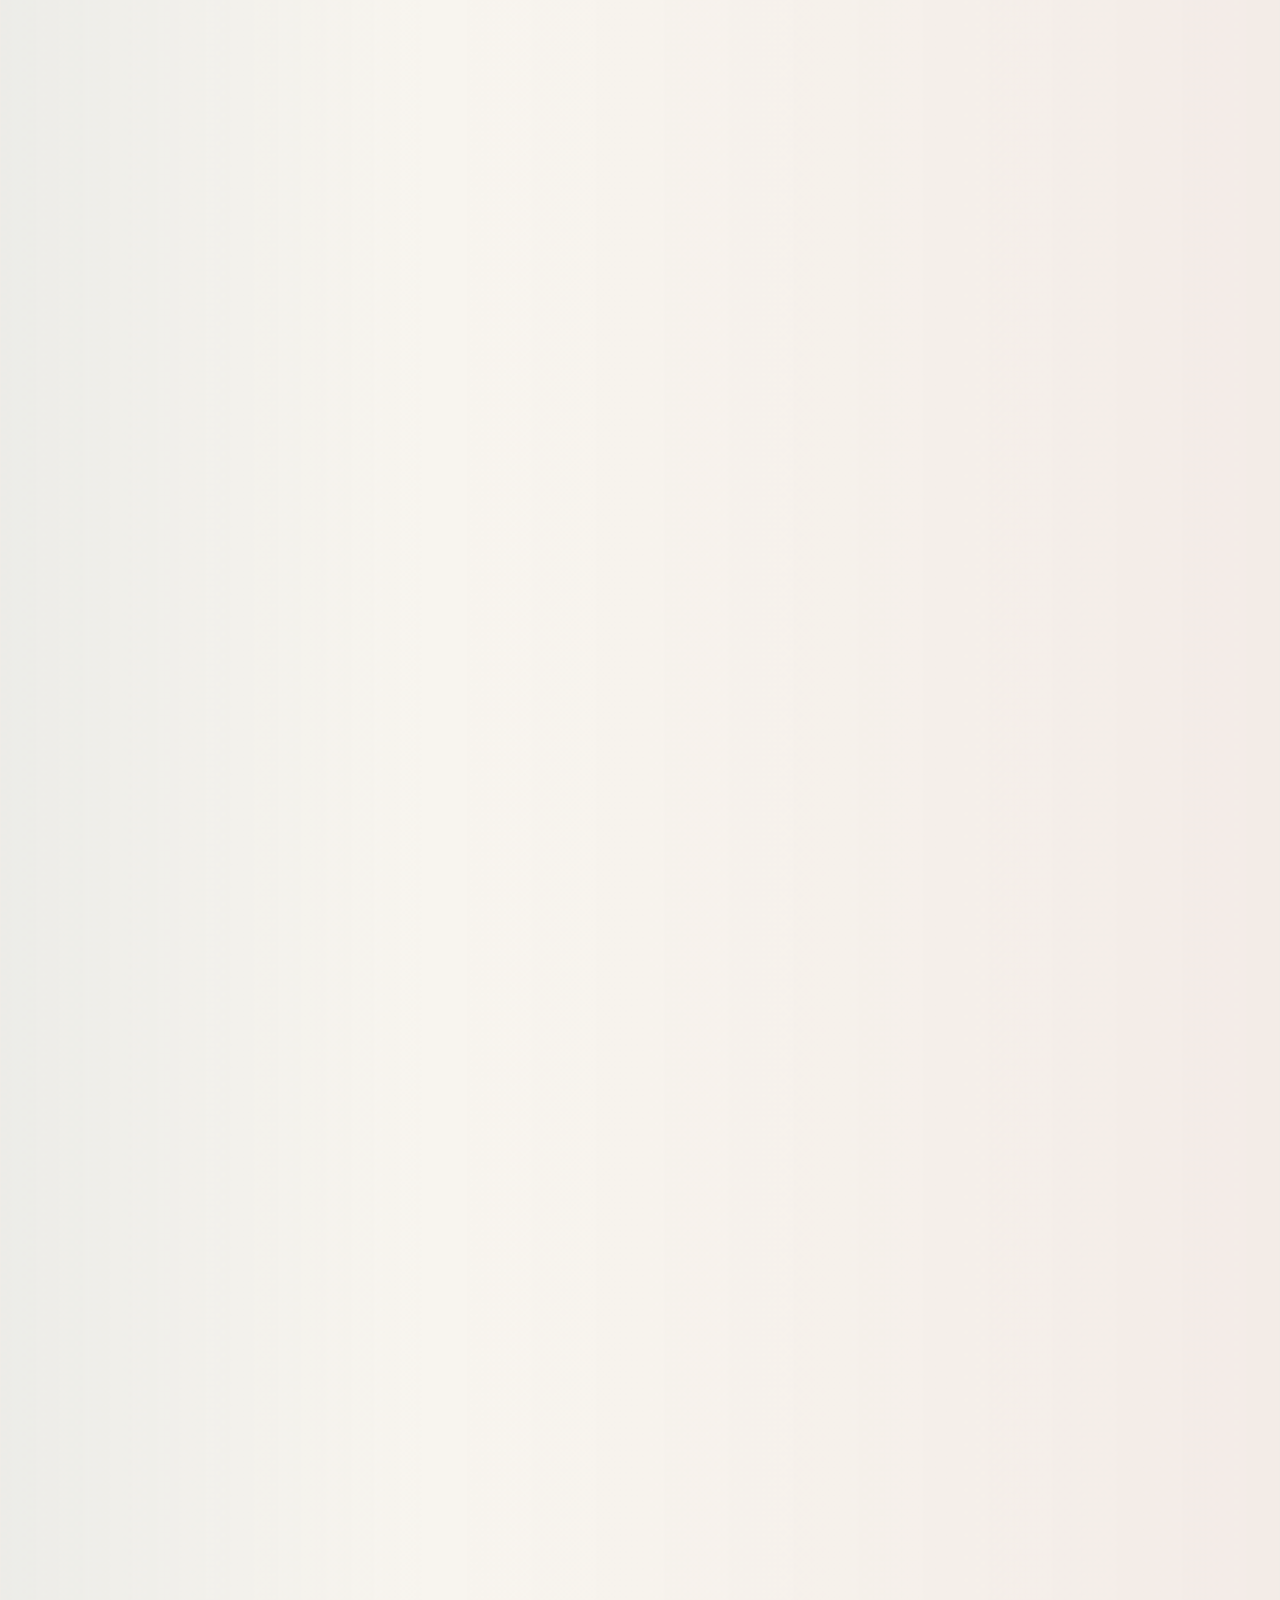
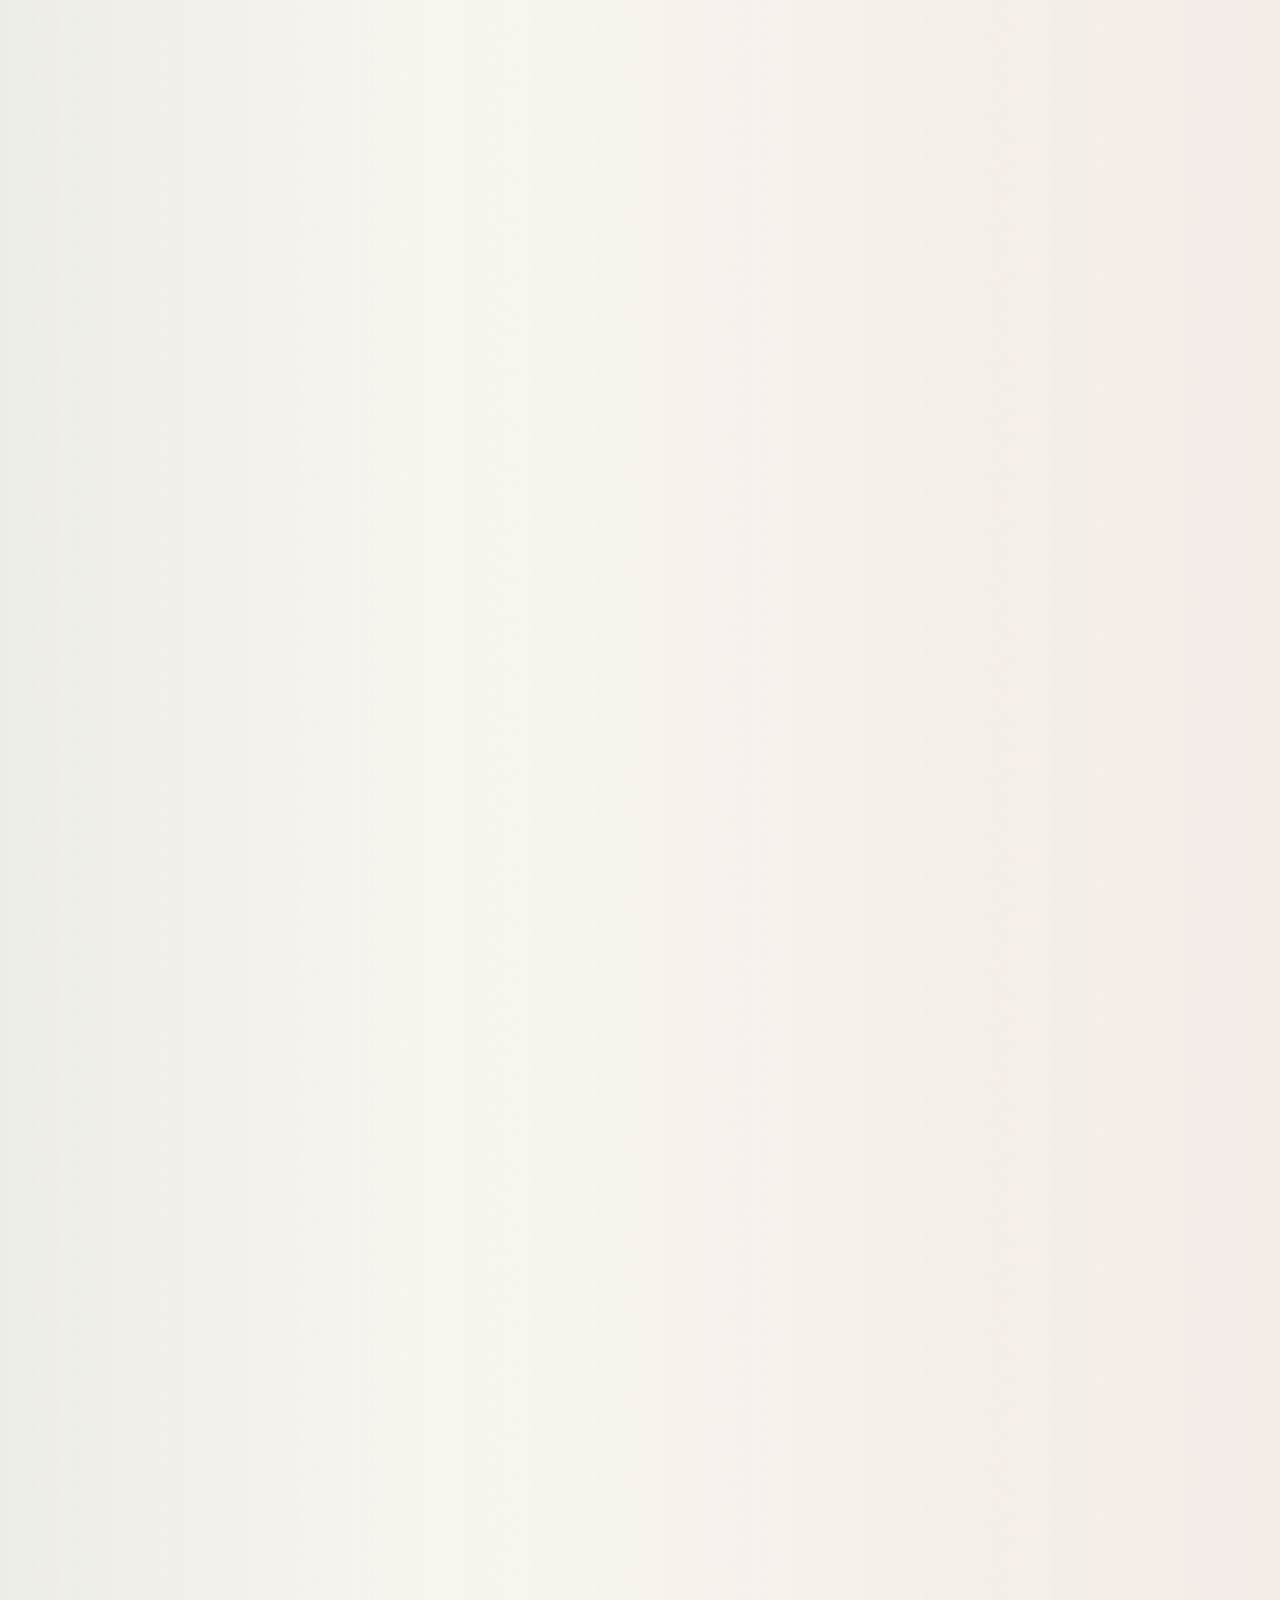
==== commit 7938fb16: "Add San Francisco proposal prelude" ====
--- a/index.html
+++ b/index.html
@@ -25,7 +25,13 @@
     </header>
 
     <aside class="timeline-rail" aria-label="Timeline">
-      <a class="timeline-dot active" href="#morning" data-chapter="morning">
+      <div class="timeline-date">March 15 / 16</div>
+      <a class="timeline-dot active" href="#proposal" data-chapter="proposal">
+        <span>SF</span>
+        <strong data-i18n="rail.proposal">求婚</strong>
+      </a>
+      <div class="timeline-date">April 3</div>
+      <a class="timeline-dot" href="#morning" data-chapter="morning">
         <span>09:21</span>
         <strong data-i18n="rail.morning">出發</strong>
       </a>
@@ -64,45 +70,125 @@
           <h1>Yung-Sung<br><span>&amp; Yi-Ling</span></h1>
           <p class="hero-line" data-i18n="hero.line">在波士頓市政廳，和最親近的人一起，把一個普通的早上變成很重要的一天。</p>
         </div>
-        <a class="scroll-cue" href="#morning" data-i18n="hero.scroll">開始看故事</a>
+        <a class="scroll-cue" href="#proposal" data-i18n="hero.scroll">開始看故事</a>
+      </section>
+
+      <section class="proposal-prelude" id="proposal" data-chapter="proposal" aria-label="San Francisco proposal photos">
+        <div class="proposal-intro reveal">
+          <p class="section-label" data-i18n="proposal.label">San Francisco · March 15–16, 2026</p>
+          <h2 data-i18n="proposal.title">前傳：舊金山求婚。</h2>
+          <p data-i18n="proposal.body">
+            從藝術宮、舊金山市政廳、Mission Bay 的屋頂，到 Ferry Building
+          </p>
+        </div>
+
+        <div class="proposal-locations">
+          <section class="proposal-location reveal" aria-label="Palace of Fine Arts proposal photos">
+            <div class="proposal-location-copy">
+              <p class="section-label">01 · Palace of Fine Arts</p>
+              <h3 data-i18n="proposal.palace.title">Palace of Fine Arts</h3>
+              <p data-i18n="proposal.palace.body">早上的第一站，在柱廊和陽光裡把戒指拿出來。</p>
+            </div>
+            <div class="proposal-track">
+              <figure class="proposal-photo portrait"><img src="./assets/photos/proposal/dsc07902.webp" alt="Yung-Sung proposing to Yi-Ling at the Palace of Fine Arts"></figure>
+              <figure class="proposal-photo portrait"><img src="./assets/photos/proposal/dsc07914.webp" alt="Yung-Sung and Yi-Ling standing under the Palace of Fine Arts rotunda"></figure>
+              <figure class="proposal-photo portrait"><img src="./assets/photos/proposal/dsc07921.webp" alt="Yi-Ling showing the ring at the Palace of Fine Arts"></figure>
+              <figure class="proposal-photo portrait"><img src="./assets/photos/proposal/dsc07928.webp" alt="Yung-Sung and Yi-Ling posing at the Palace of Fine Arts"></figure>
+              <figure class="proposal-photo portrait"><img src="./assets/photos/proposal/dsc07930.webp" alt="Yi-Ling looking at Yung-Sung after the proposal"></figure>
+              <figure class="proposal-photo portrait"><img src="./assets/photos/proposal/dsc07936.webp" alt="The couple smiling after the proposal"></figure>
+              <figure class="proposal-photo portrait"><img src="./assets/photos/proposal/dsc07938.webp" alt="The couple standing close at the Palace of Fine Arts"></figure>
+              <figure class="proposal-photo portrait"><img src="./assets/photos/proposal/dsc07946.webp" alt="The couple kissing at the Palace of Fine Arts"></figure>
+              <figure class="proposal-photo portrait"><img src="./assets/photos/proposal/dsc07952.webp" alt="Yi-Ling portrait with the ring"></figure>
+              <figure class="proposal-photo portrait"><img src="./assets/photos/proposal/dsc07965.webp" alt="Yi-Ling smiling with the ring"></figure>
+              <figure class="proposal-photo portrait"><img src="./assets/photos/proposal/dsc07991.webp" alt="Yi-Ling standing in warm light at the Palace of Fine Arts"></figure>
+              <figure class="proposal-photo portrait"><img src="./assets/photos/proposal/dsc08039.webp" alt="Yi-Ling portrait near the Palace of Fine Arts columns"></figure>
+            </div>
+          </section>
+
+          <section class="proposal-location reveal" aria-label="San Francisco City Hall proposal photos">
+            <div class="proposal-location-copy">
+              <p class="section-label">02 · San Francisco City Hall</p>
+              <h3 data-i18n="proposal.city.title">San Francisco City Hall</h3>
+              <p data-i18n="proposal.city.body">同一天中午，換到舊金山市政廳外面繼續拍照。</p>
+            </div>
+            <div class="proposal-track">
+              <figure class="proposal-photo portrait"><img src="./assets/photos/proposal/dsc08129.webp" alt="Yung-Sung proposing again outside San Francisco City Hall"></figure>
+              <figure class="proposal-photo portrait"><img src="./assets/photos/proposal/dsc08146.webp" alt="Yung-Sung and Yi-Ling outside San Francisco City Hall"></figure>
+              <figure class="proposal-photo portrait"><img src="./assets/photos/proposal/dsc08150.webp" alt="The couple smiling in front of San Francisco City Hall"></figure>
+              <figure class="proposal-photo portrait"><img src="./assets/photos/proposal/dsc08160.webp" alt="The couple kissing outside San Francisco City Hall"></figure>
+            </div>
+          </section>
+
+          <section class="proposal-location reveal" aria-label="Mission Bay rooftop proposal photos">
+            <div class="proposal-location-copy">
+              <p class="section-label">03 · Mission Bay Rooftop</p>
+              <h3 data-i18n="proposal.rooftop.title">Mission Bay Rooftop</h3>
+              <p data-i18n="proposal.rooftop.body">傍晚回到屋頂，城市和海灣都慢慢亮起來。</p>
+            </div>
+            <div class="proposal-track">
+              <figure class="proposal-photo portrait"><img src="./assets/photos/proposal/dsc08254.webp" alt="Yi-Ling holding flowers with the bay at dusk"></figure>
+              <figure class="proposal-photo portrait"><img src="./assets/photos/proposal/dsc08247-2.webp" alt="Yi-Ling portrait with city lights behind her"></figure>
+              <figure class="proposal-photo portrait"><img src="./assets/photos/proposal/dsc08241.webp" alt="Yi-Ling showing the ring on the rooftop"></figure>
+              <figure class="proposal-photo portrait"><img src="./assets/photos/proposal/dsc08218.webp" alt="Yi-Ling holding flowers on the rooftop"></figure>
+              <figure class="proposal-photo landscape"><img src="./assets/photos/proposal/dsc08208-2.webp" alt="The couple smiling on the rooftop"></figure>
+              <figure class="proposal-photo landscape"><img src="./assets/photos/proposal/dsc08204.webp" alt="Yung-Sung and Yi-Ling with the bay behind them"></figure>
+              <figure class="proposal-photo landscape"><img src="./assets/photos/proposal/dsc08198.webp" alt="The couple holding each other on the rooftop"></figure>
+              <figure class="proposal-photo landscape"><img src="./assets/photos/proposal/dsc08183.webp" alt="The couple on a Mission Bay rooftop at dusk"></figure>
+            </div>
+          </section>
+
+          <section class="proposal-location reveal" aria-label="Ferry Building proposal photos">
+            <div class="proposal-location-copy">
+              <p class="section-label">04 · Ferry Building</p>
+              <h3 data-i18n="proposal.ferry.title">Ferry Building</h3>
+              <p data-i18n="proposal.ferry.body">隔天到水邊，讓 Bay Bridge 和夕陽一起收尾。</p>
+            </div>
+            <div class="proposal-track">
+              <figure class="proposal-photo portrait"><img src="./assets/photos/proposal/dsc08312.webp" alt="Yi-Ling holding flowers near the Ferry Building waterfront"></figure>
+              <figure class="proposal-photo portrait"><img src="./assets/photos/proposal/dsc08350.webp" alt="The couple kissing by the water near the Ferry Building"></figure>
+              <figure class="proposal-photo portrait"><img src="./assets/photos/proposal/dsc08351.webp" alt="The couple posing together with the Bay Bridge behind them"></figure>
+              <figure class="proposal-photo portrait"><img src="./assets/photos/proposal/dsc08399.webp" alt="Yi-Ling showing the ring with the Bay Bridge in the background"></figure>
+            </div>
+          </section>
+        </div>
       </section>
 
       <section class="opening reveal">
         <div>
           <p class="section-label" data-i18n="opening.label">April 3, 2026</p>
-          <h2 data-i18n="opening.title">那天早上，我們去登記結婚。</h2>
+          <h2 data-i18n="opening.title">回到波士頓，我們去登記結婚。</h2>
         </div>
         <p data-i18n="opening.body">
-          有一點下雨，也有一點冷。大家帶著花、氣球和相機，一起來到市政廳。
+          有一點下雨，也有一點冷。大家相約一起來到市政廳。
         </p>
       </section>
 
       <section class="chapter chapter-morning" id="morning" data-chapter="morning">
         <div class="chapter-header reveal">
           <p class="section-label">01 · 09:21–09:58</p>
-          <h2 data-i18n="morning.title">先從家裡出發。</h2>
+          <h2 data-i18n="morning.title">那天早上，從家裡出發。</h2>
           <p data-i18n="morning.body">
             帶著氣球和花束，我們從家裡出發去結婚！
           </p>
         </div>
 
         <div class="morning-grid">
-          <figure class="photo tall reveal">
+          <figure class="photo portrait reveal">
             <img src="./assets/photos/front-door.webp" alt="The couple standing at the doorway with balloons">
           </figure>
-          <figure class="photo reveal delay-1">
+          <figure class="photo wide reveal delay-1">
+            <img src="./assets/photos/morning-sidewalk-balloons.webp" alt="Heart balloons walking down the sidewalk">
+          </figure>
+          <figure class="photo wide reveal delay-2">
+            <img src="./assets/photos/car-bouquet.webp" alt="The couple and bouquet inside the car">
+          </figure>
+          <figure class="photo portrait reveal delay-3">
             <img src="./assets/photos/door-close-smile.webp" alt="Close portrait at the doorway">
           </figure>
-          <figure class="photo reveal delay-2">
+          <figure class="photo portrait reveal delay-4">
             <img src="./assets/photos/door-balloons-replace.webp" alt="The couple standing outside with heart balloons">
           </figure>
-          <figure class="photo wide reveal delay-3">
-            <img src="./assets/photos/morning-sidewalk-balloons.webp" alt="Heart balloons walking down the sidewalk">
-          </figure>
-          <figure class="photo wide reveal delay-4">
-            <img src="./assets/photos/car-bouquet.webp" alt="The couple and bouquet inside the car">
-          </figure>
-          <figure class="photo reveal delay-5">
+          <figure class="photo wide reveal delay-5">
             <img src="./assets/photos/leaving-car.webp" alt="Yi-Ling stepping out of the car with bouquet">
           </figure>
         </div>
@@ -217,7 +303,6 @@
             <h3 data-i18n="phone.title">在辦公室等待時的自拍</h3>
           </div>
           <div class="phone-strip">
-            <img src="./assets/photos/phone-selfie-smile.webp" alt="A smiling phone selfie of the couple">
             <img src="./assets/photos/phone-kiss.webp" alt="A phone selfie kiss">
             <img src="./assets/photos/phone-group-board.webp" alt="A phone group photo by the blackboard">
             <img class="landscape" src="./assets/photos/after-ceremony-selfie.webp" alt="The couple taking a selfie after the ceremony">
@@ -316,10 +401,7 @@
           <figure class="photo landscape reveal delay-2">
             <img src="./assets/photos/ceremony-facing.webp" alt="Yung-Sung and Yi-Ling facing each other during the ceremony">
           </figure>
-          <figure class="photo landscape reveal delay-3">
-            <img src="./assets/photos/vows-room.webp" alt="The couple standing in front of the officiant">
-          </figure>
-          <figure class="photo portrait reveal delay-4">
+          <figure class="photo portrait reveal delay-3">
             <img src="./assets/photos/ring-bouquet.webp" alt="Wedding rings and bouquet close-up">
           </figure>
           <figure class="photo portrait reveal delay-5">
@@ -330,9 +412,6 @@
           </figure>
           <figure class="photo landscape reveal delay-7">
             <img src="./assets/photos/after-kiss.webp" alt="The couple smiling after the ceremony kiss">
-          </figure>
-          <figure class="photo portrait reveal delay-1">
-            <img src="./assets/photos/rings-up.webp" alt="The couple holding up their rings">
           </figure>
           <figure class="photo portrait reveal delay-2">
             <img src="./assets/photos/ceremony-ring-smile.webp" alt="The couple smiling with their rings after the ceremony">
@@ -408,7 +487,7 @@
       <section class="ending reveal">
         <p class="section-label">April 3, 2026</p>
         <h2>Yung-Sung & Yi-Ling</h2>
-        <p data-i18n="ending.body">那天最珍貴的，不只是我們簽下名字拿到證書，而是你們都在，我們會永遠記得這一天！</p>
+        <p data-i18n="ending.body">那天最珍貴的，不只是我們簽下名字拿到證書，而是大家的祝福，我們會永遠記得這一天！</p>
         <div class="footer-note">
           <p data-i18n="footer.photo">攝影: Heng-Jui Chang</p>
           <p data-i18n="footer.driver">司機 &amp; 助理: Ed Chen</p>
--- a/styles.css
+++ b/styles.css
@@ -137,12 +137,26 @@
 
 .timeline-rail::before {
   position: absolute;
-  top: 12px;
+  top: 28px;
   bottom: 12px;
   left: 6px;
   width: 1px;
   background: rgba(29, 35, 38, 0.16);
   content: "";
+}
+
+.timeline-date {
+  margin: 9px 0 4px 22px;
+  color: rgba(29, 35, 38, 0.54);
+  font-size: 10px;
+  font-weight: 700;
+  letter-spacing: 0.1em;
+  line-height: 1.2;
+  text-transform: uppercase;
+}
+
+.timeline-date:first-child {
+  margin-top: 0;
 }
 
 .timeline-dot {
@@ -315,6 +329,107 @@
   color: var(--soft-ink);
 }
 
+.proposal-prelude {
+  width: 100%;
+  padding: 110px 0 70px;
+  background:
+    linear-gradient(90deg, rgba(182, 139, 72, 0.1), transparent 38%, rgba(88, 119, 140, 0.09)),
+    rgba(255, 253, 248, 0.46);
+}
+
+.proposal-intro,
+.proposal-location {
+  width: min(1200px, calc(100% - 128px));
+  margin: 0 auto;
+}
+
+.proposal-intro {
+  display: grid;
+  grid-template-columns: minmax(360px, 0.86fr) minmax(420px, 1fr);
+  gap: 74px;
+  align-items: end;
+  margin-bottom: 72px;
+}
+
+.proposal-intro p:last-child,
+.proposal-location-copy p:last-child {
+  margin: 0;
+  color: var(--soft-ink);
+}
+
+.proposal-location {
+  padding: 42px 0 54px;
+  border-top: 1px solid rgba(29, 35, 38, 0.11);
+}
+
+.proposal-location-copy {
+  display: grid;
+  grid-template-columns: minmax(280px, 0.58fr) minmax(420px, 1fr);
+  gap: 46px;
+  align-items: end;
+  margin-bottom: 24px;
+}
+
+.proposal-location h3 {
+  font-size: clamp(32px, 3.2vw, 50px);
+}
+
+.proposal-track {
+  display: flex;
+  gap: 14px;
+  overflow-x: auto;
+  overscroll-behavior-x: contain;
+  scroll-snap-type: x proximity;
+  padding: 2px 0 20px;
+  scrollbar-color: rgba(157, 63, 82, 0.42) rgba(29, 35, 38, 0.08);
+}
+
+.proposal-track::-webkit-scrollbar {
+  height: 9px;
+}
+
+.proposal-track::-webkit-scrollbar-track {
+  border-radius: 999px;
+  background: rgba(29, 35, 38, 0.08);
+}
+
+.proposal-track::-webkit-scrollbar-thumb {
+  border-radius: 999px;
+  background: rgba(157, 63, 82, 0.42);
+}
+
+.proposal-photo {
+  flex: 0 0 auto;
+  height: min(56vh, 560px);
+  min-height: 430px;
+  margin: 0;
+  overflow: hidden;
+  border-radius: 7px;
+  background: var(--mist);
+  box-shadow: var(--soft-shadow);
+  cursor: zoom-in;
+  scroll-snap-align: start;
+}
+
+.proposal-photo.portrait {
+  aspect-ratio: 2 / 3;
+}
+
+.proposal-photo.landscape {
+  aspect-ratio: 3 / 2;
+}
+
+.proposal-photo img {
+  width: 100%;
+  height: 100%;
+  object-fit: cover;
+  transition: transform 700ms ease;
+}
+
+.proposal-photo:hover img {
+  transform: scale(1.025);
+}
+
 .chapter {
   padding: 120px 0;
 }
@@ -355,27 +470,30 @@
 
 .morning-grid {
   display: grid;
-  grid-template-columns: 1.1fr 0.92fr 1.08fr;
+  grid-template-columns: repeat(3, minmax(0, 1fr));
+  grid-auto-rows: clamp(260px, 28vw, 430px);
   gap: 18px;
-  align-items: start;
-}
-
-.morning-grid .tall {
-  grid-row: auto;
+  align-items: stretch;
 }
 
 .morning-grid .photo {
-  aspect-ratio: 2 / 3;
+  aspect-ratio: auto;
 }
 
 .morning-grid .wide {
   grid-column: span 2;
-  aspect-ratio: 3 / 2;
-}
-
-.morning-grid .photo:nth-child(5),
+}
+
+.morning-grid .photo:nth-child(4) {
+  grid-column: 3;
+}
+
+.morning-grid .photo:nth-child(5) {
+  grid-column: 1;
+}
+
 .morning-grid .photo:nth-child(6) {
-  aspect-ratio: 3 / 2;
+  grid-column: 2 / 4;
 }
 
 .arrival-band {
@@ -860,6 +978,8 @@
 
 @media (max-width: 1180px) {
   .opening,
+  .proposal-intro,
+  .proposal-location,
   .chapter,
   .signature-band,
   .ending {
@@ -879,6 +999,8 @@
 
   .opening,
   .chapter-header,
+  .proposal-intro,
+  .proposal-location-copy,
   .arrival-band,
   .portrait-triptych,
   .waiting-layout,
@@ -906,10 +1028,45 @@
     grid-template-columns: 1fr 1fr;
   }
 
+  .morning-grid {
+    grid-auto-rows: auto;
+  }
+
+  .morning-grid .photo,
+  .morning-grid .photo:nth-child(4),
+  .morning-grid .photo:nth-child(5),
+  .morning-grid .photo:nth-child(6) {
+    grid-column: auto;
+    aspect-ratio: 2 / 3;
+  }
+
+  .morning-grid .wide,
+  .morning-grid .photo:nth-child(6) {
+    grid-column: span 2;
+    aspect-ratio: 3 / 2;
+  }
+
   .proof-copy {
     position: static;
   }
 
+  .proposal-prelude {
+    padding: 86px 0 52px;
+  }
+
+  .proposal-intro {
+    gap: 24px;
+    margin-bottom: 44px;
+  }
+
+  .proposal-location-copy {
+    gap: 16px;
+  }
+
+  .proposal-photo {
+    height: min(62vh, 520px);
+    min-height: 360px;
+  }
 }
 
 .lightbox {
